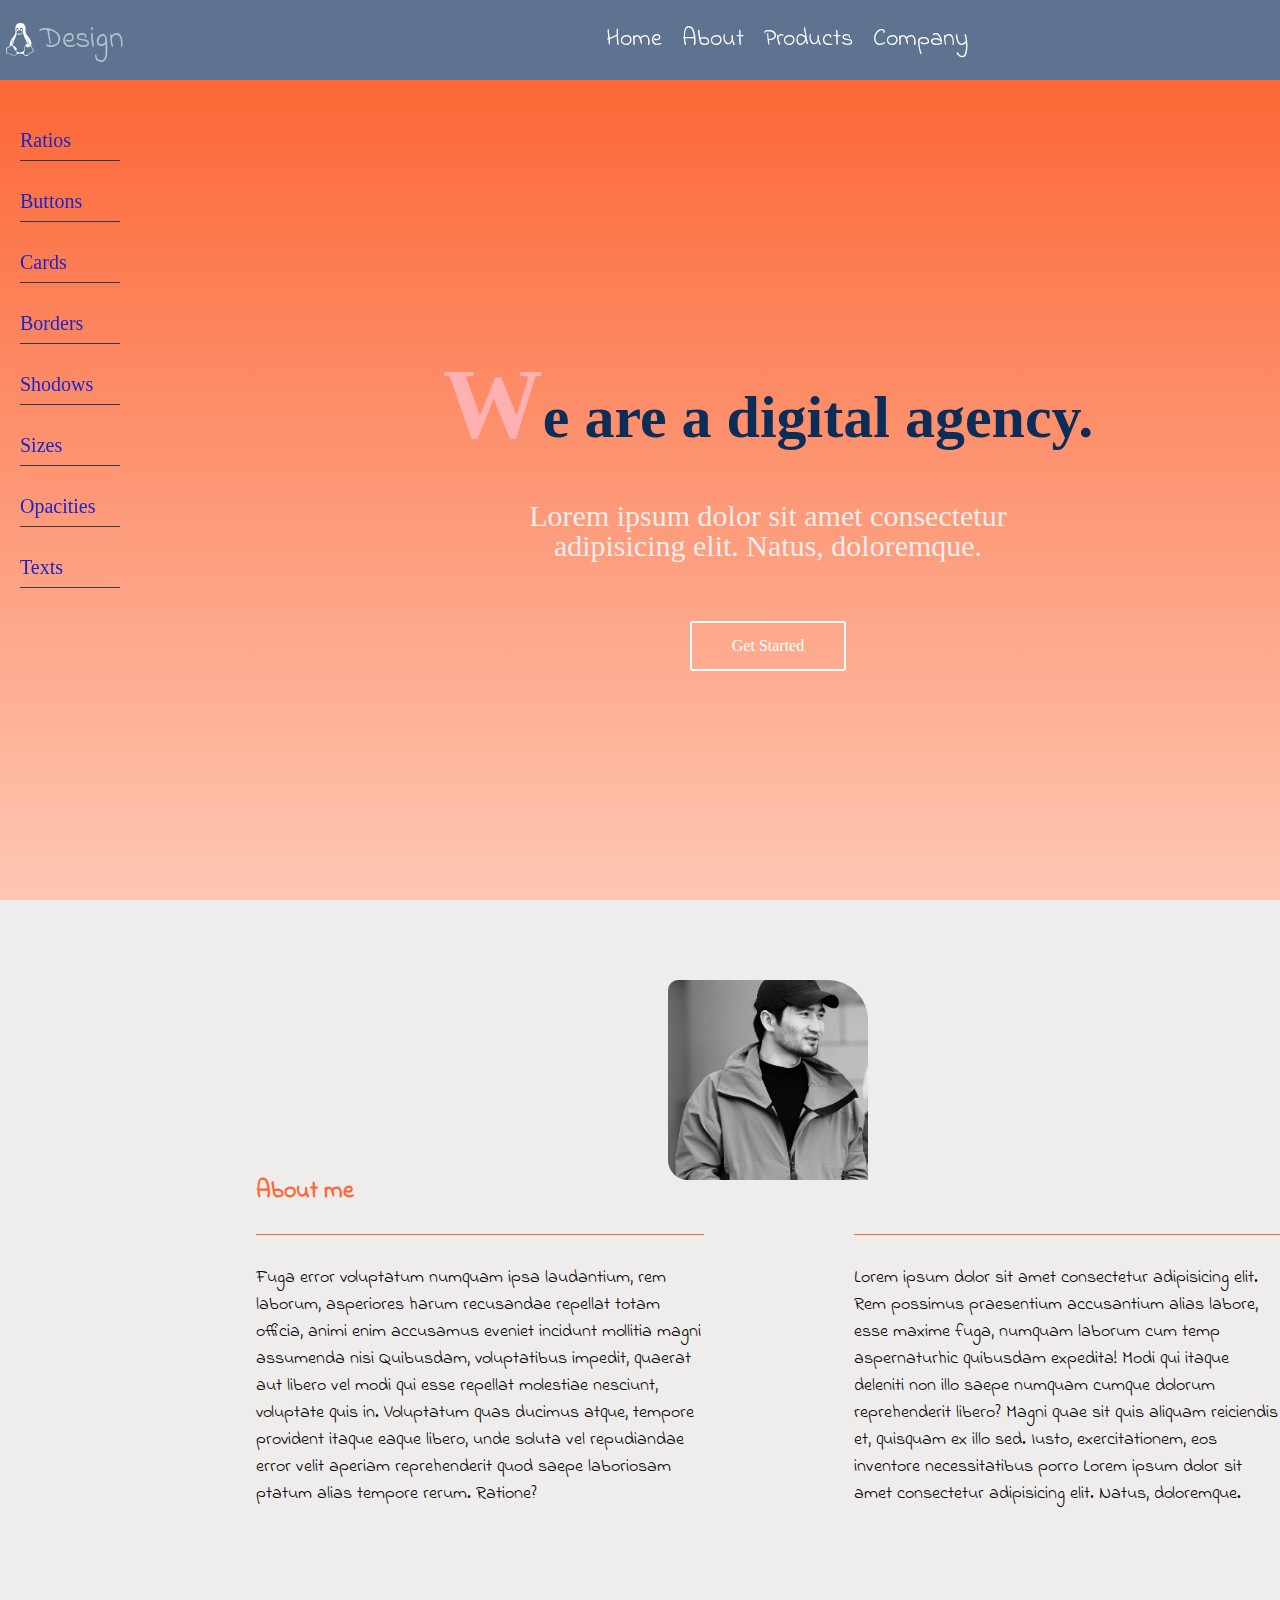
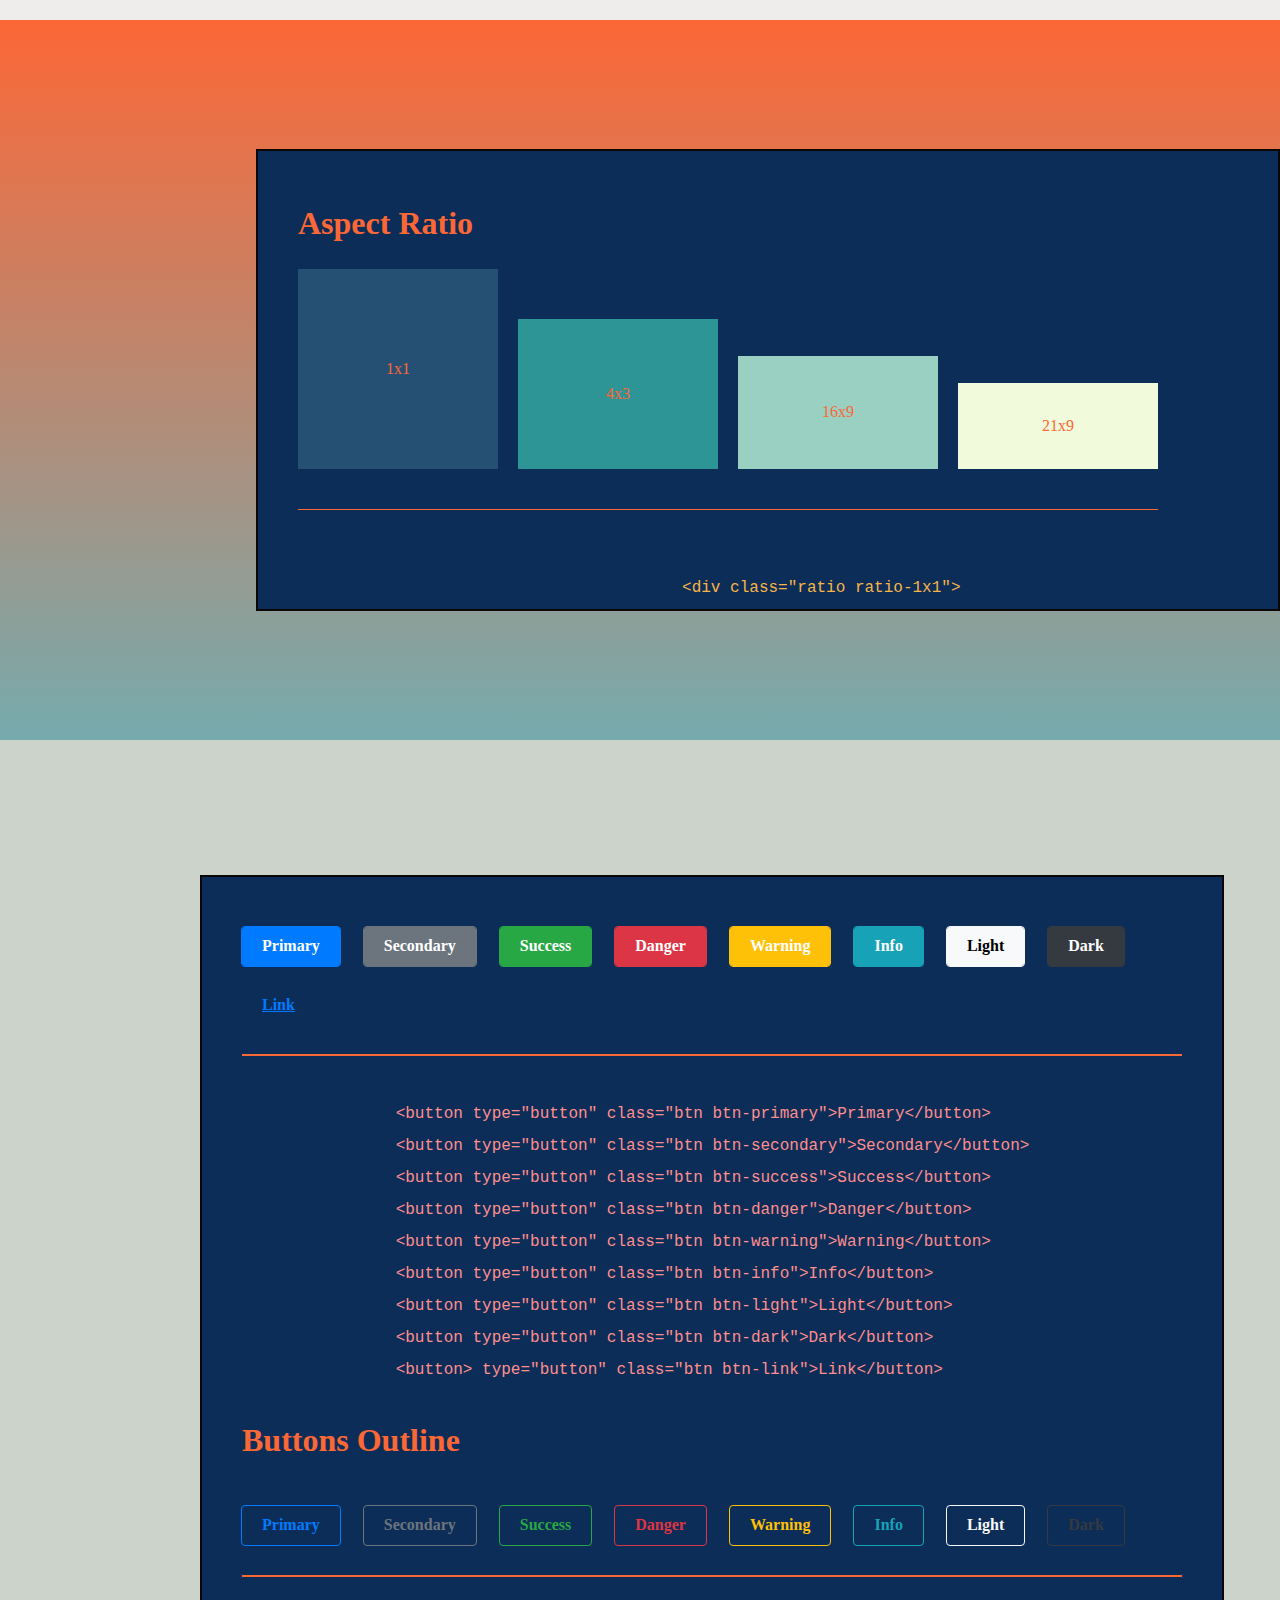
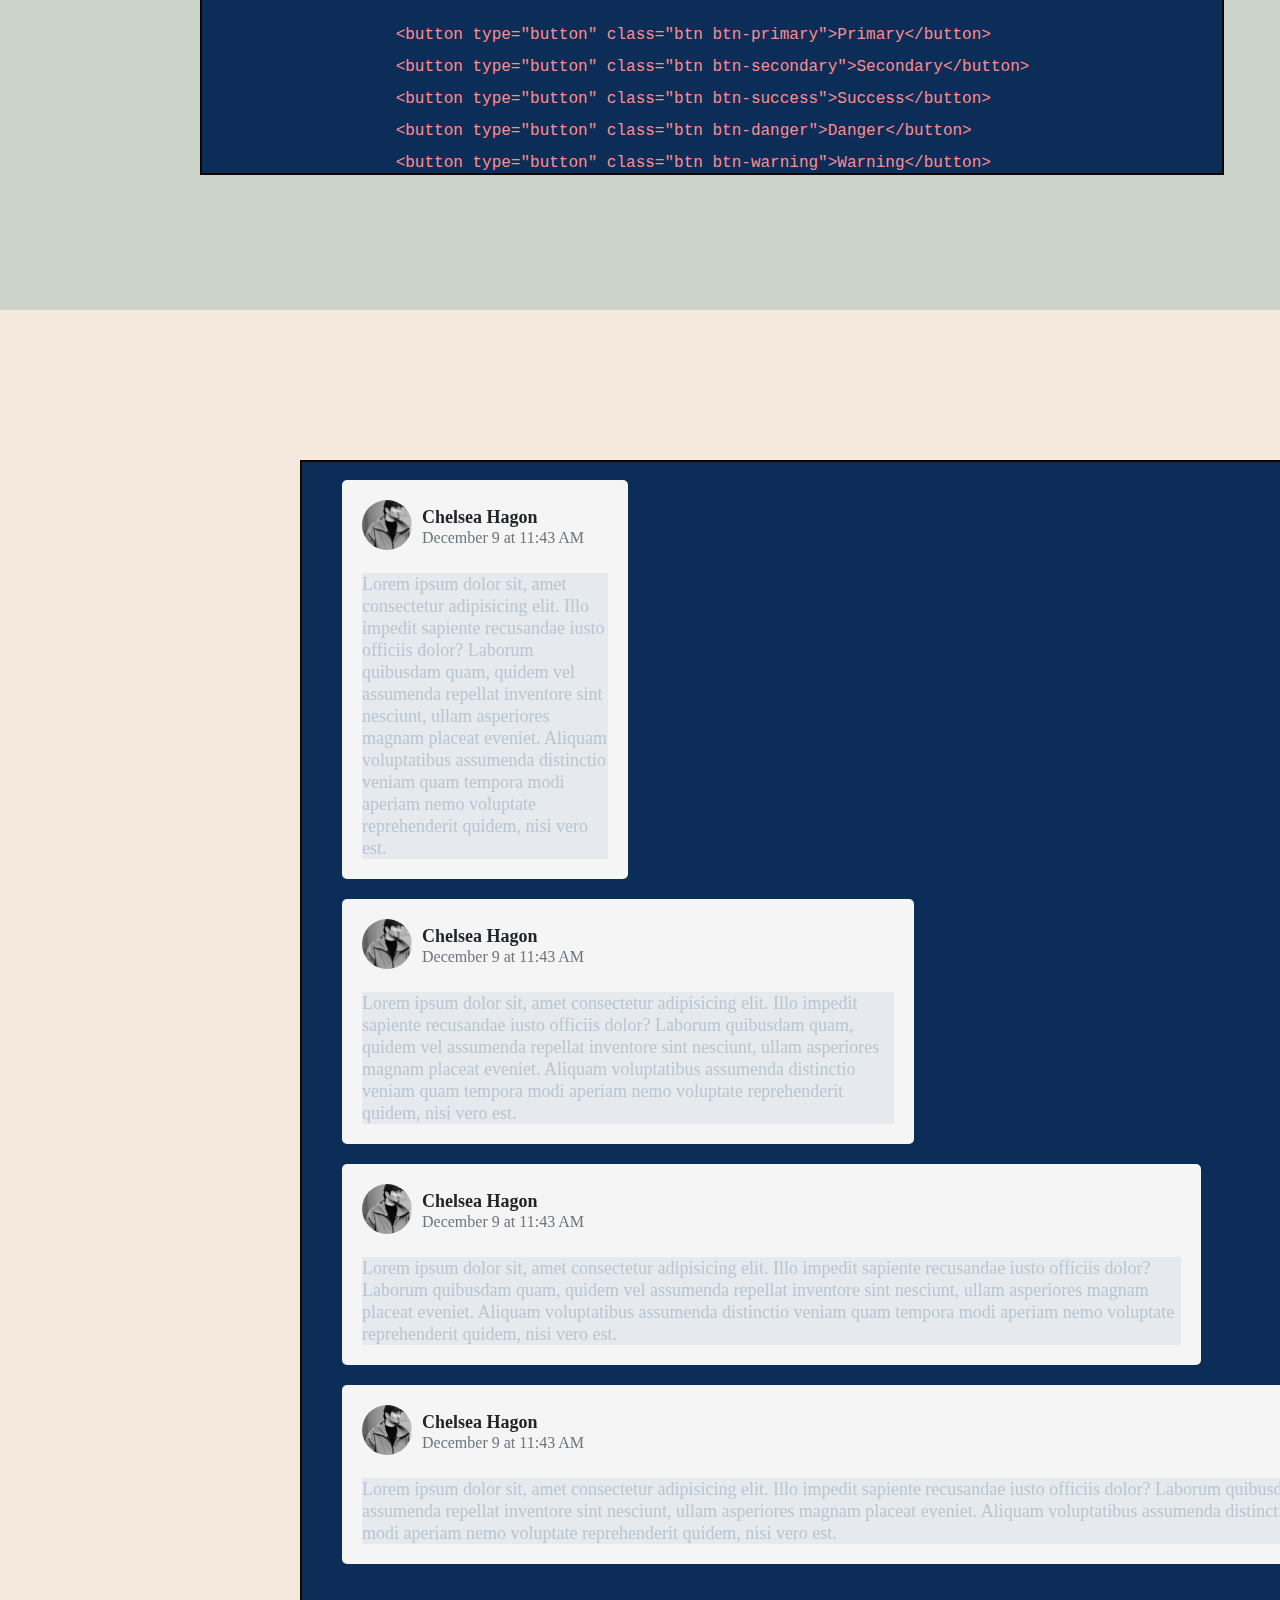
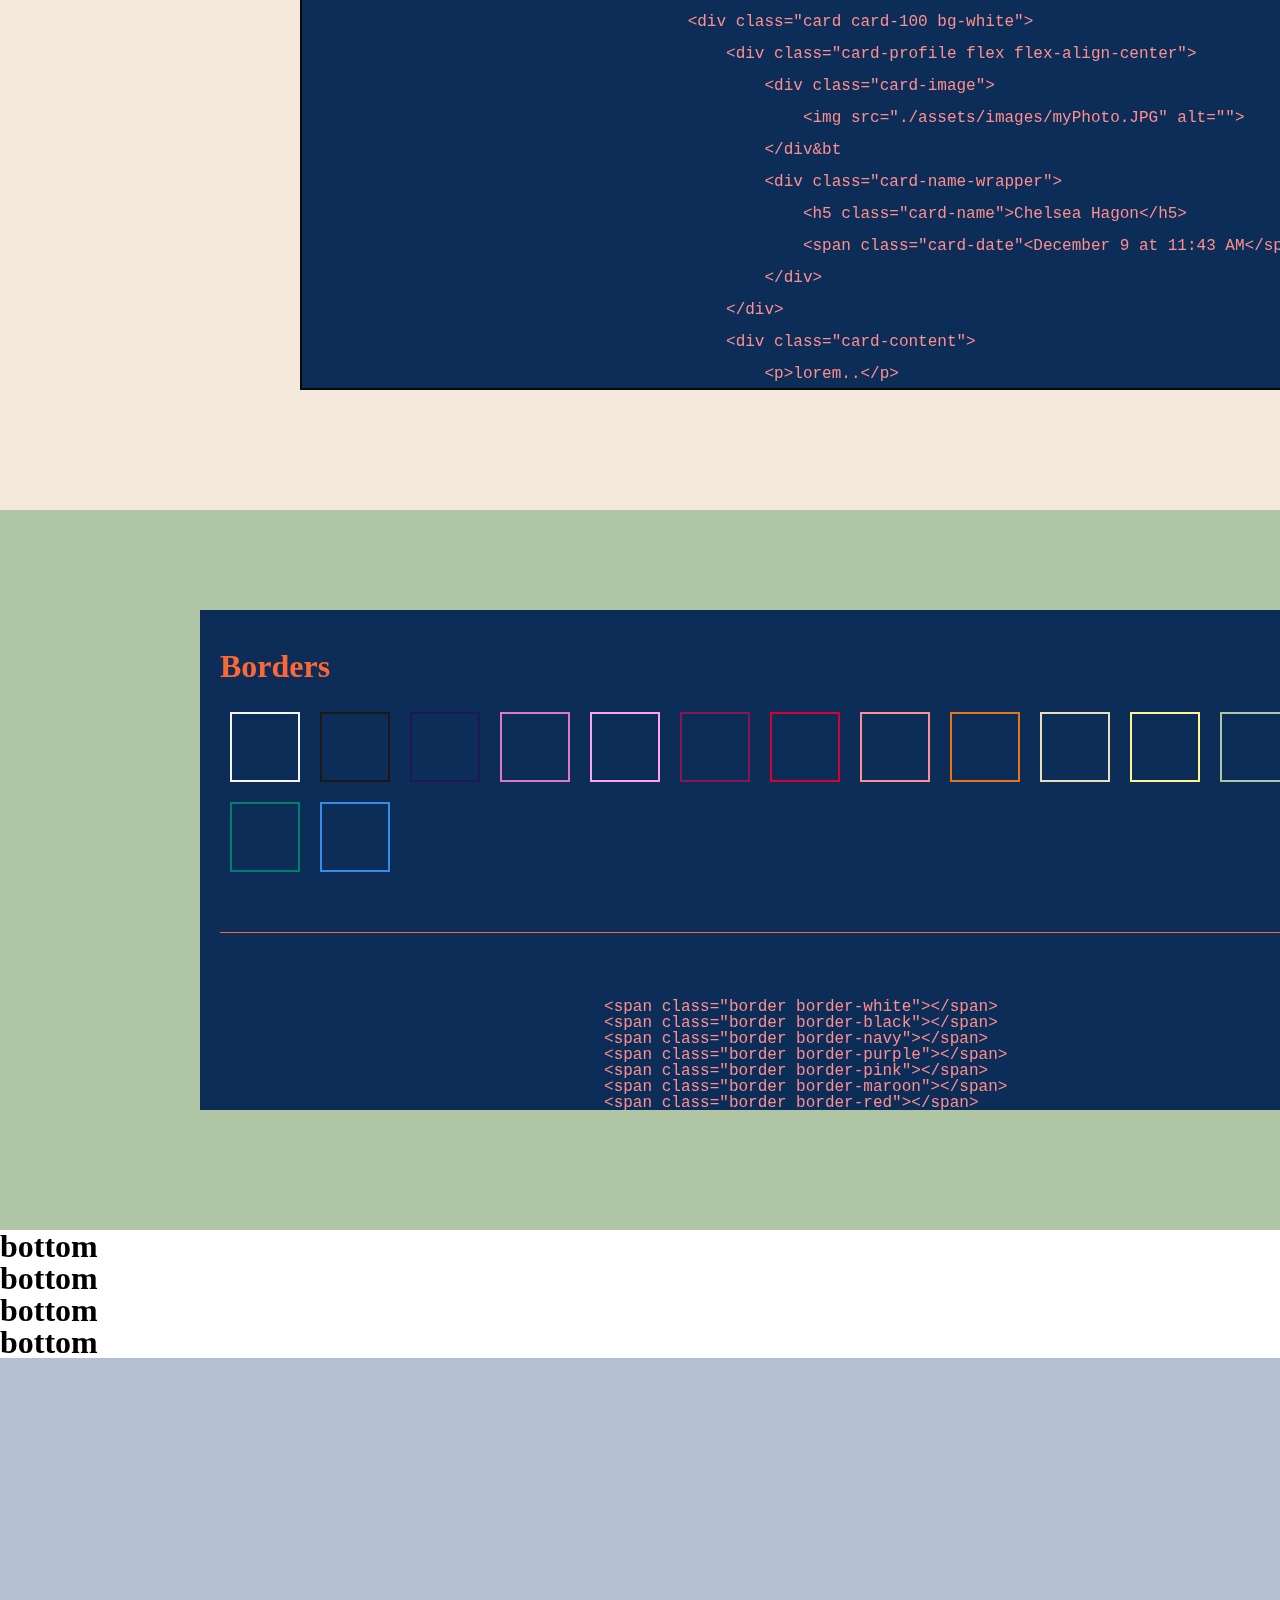
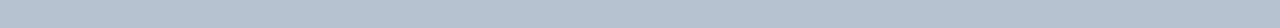
==== index.html @ 9aab2bba "UiAdorn" ====
<!DOCTYPE html>
<html lang="en">
  <head>
    <meta charset="UTF-8" />
    <meta name="viewport" content="width=device-width, initial-scale=1.0" />
    <title>Document</title>
    <!-- CSS link -->
    <link rel="stylesheet" href="./css/style.min.css" />
    <!-- Google fonts -->
    <link href="https://fonts.googleapis.com/css2?family=Chakra+Petch:ital,wght@0,300;0,400;0,500;0,600;0,700;1,300;1,400;1,500;1,600;1,700&family=Indie+Flower&family=Kode+Mono:wght@400..700&family=Permanent+Marker&display=swap" rel="stylesheet">
    <!-- <link href="https://fonts.googleapis.com/css2?family=Chakra+Petch:ital,wght@0,300;0,400;0,500;0,600;0,700;1,300;1,400;1,500;1,600;1,700&display=swap" rel="stylesheet">
    <link href="https://fonts.googleapis.com/css2?family=Chakra+Petch:ital,wght@0,300;0,400;0,500;0,600;0,700;1,300;1,400;1,500;1,600;1,700&family=Indie+Flower&family=Permanent+Marker&display=swap" rel="stylesheet">
    <link href="https://fonts.googleapis.com/css2?family=Chakra+Petch:ital,wght@0,300;0,400;0,500;0,600;0,700;1,300;1,400;1,500;1,600;1,700&family=Indie+Flower&family=Permanent+Marker&display=swap" rel="stylesheet"> -->
    <!-- Boxicons CSS -->
    <link
      href="https://unpkg.com/boxicons@2.1.4/css/boxicons.min.css"
      rel="stylesheet"
    />
    <!-- Favicon -->
    <link rel="icon" href="./assets/icons/icons.svg">

  </head>
  <body>

    <!-------------- Header start ---------->
    <header class="blur">
        <div class="container-lg">
            <nav class="nav flex-align-center flex-justify-sb">

                <div class="logo_wrapper">
                    <i class='bx bxl-tux'></i>
                    <span>Design</span>
                </div>
                    

                <ul class="list flex gap-24">

                    <li class="item">
                        <a href="#intro">Home</a>
                    </li>

                    <li class="item">
                        <a href="#about">About</a>
                    </li>

                    <li class="item">
                        <a href="#products">Products</a>
                    </li>

                    <li class="item">
                        <a href="#company">Company</a>
                    </li>

                </ul>

                <a class="login flex-align-center" href="#">
                    Login
                    <i class='bx bx-right-arrow-alt'></i>
                </a>
            </nav>
        </div>
    </header>
    <!-------------- Header end ---------->


    <main>

        <!---------- Intro start ---------->
        <section id="intro">

            <div class="container-lg">
                <div class="intro-content">

                    <div class="intro-text">
                        <h1>
                            We are a <span>digital</span>
                            agency.
                        </h1>
                        <p>
                            Lorem ipsum dolor sit amet consectetur adipisicing elit.
                            Natus, doloremque.
                        </p>
                        <a href="#products" class="start-btn">
                            Get Started
                        </a>
                    </div>
                </div>
        </section>
        <!---------- Intro end ---------->

        <!--------- About start --------->
        <section id="about">

            <div class="container-lg">

                <div class="content-wrapper container-xl">

                    <img src="./assets/images/myPhoto.JPG" alt="my photo" class="content-img">
                    <div class="content-text">
                        <h2>
                            About me
                        </h2>
                        <div class="text-wrapper">

                            <p>
                                 Fuga error voluptatum numquam ipsa laudantium, rem laborum, asperiores harum recusandae repellat totam officia, animi enim accusamus eveniet incidunt mollitia magni assumenda nisi  Quibusdam, voluptatibus impedit, quaerat aut libero vel modi qui esse repellat molestiae nesciunt, voluptate quis in. Voluptatum quas ducimus atque, tempore provident itaque eaque libero, unde soluta vel repudiandae error velit aperiam reprehenderit quod saepe laboriosam ptatum alias tempore rerum. Ratione?
                            </p>
                            <p>
                                Lorem ipsum dolor sit amet consectetur adipisicing elit. Rem possimus praesentium accusantium alias labore, esse maxime fuga, numquam laborum cum temp aspernaturhic quibusdam expedita! Modi qui itaque deleniti non illo saepe numquam cumque dolorum reprehenderit libero? Magni quae sit quis aliquam reiciendis et, quisquam ex illo sed. Iusto, exercitationem, eos inventore necessitatibus porro 
                                Lorem ipsum dolor sit amet consectetur adipisicing elit.
                                Natus, doloremque.
                            </p>

                        </div>
                </div>
            </div>
        </section>
        <!--------- About end --------->

        <!--------- Products start ---->
        <section id="products">
            
            <!-- ratios -->
            <div id="ratios_section">
                <div class="container-lg">
                    <div class="wrapper flex-center-sb">
                        <div class="left">
                            <ul class="menu-list">
                                
                                <li class="list-item"><a href="#ratios_section">Ratios</a></li>
                                
                                <li class="list-item"><a href="#buttons_section">Buttons</a></li>
                                
                                <li class="list-item"><a 
                                href="#cards_section">Cards</a></li>
                                
                                <li class="list-item"><a 
                                href="#borders_section">Borders</a></li>
                                
                                <li class="list-item"><a href="#">Shodows</a></li>
                                
                                <li class="list-item"><a href="#">Sizes</a></li>
                                
                                <li class="list-item"><a href="#">Opacities</a></li>
                                
                                <li class="list-item"><a href="#">Texts</a></li>

                            </ul>
                        </div>

                        <div class="right">

                            <div class="items" id="ratio">
                                <h4>Aspect Ratio</h4>
                                <div class="samples">

                                    <div class="ratio ratio-1x1">
                                        <div>1x1</div>
                                    </div>

                                    <div class="ratio ratio-4x3">
                                        <div>4x3</div>
                                    </div>

                                    <div class="ratio ratio-16x9">
                                        <div>16x9</div>
                                    </div>

                                    <div class="ratio ratio-21x9">
                                        <div>21x9</div>
                                    </div>
                                </div>
                                
                            

                                <code>
                                    <pre>
                                        &ltdiv class="ratio ratio-1x1"&gt

                                            &ltdiv>1x1&lt/div&gt

                                        &lt/div&gt

                                        &ltdiv class="ratio ratio-4x3"&gt

                                            &ltdiv>4x3&lt/div&gt

                                        &lt/div&gt

                                        &ltdiv class="ratio ratio-16x9"&gt

                                            &ltdiv>16x9&lt/div&gt

                                        &lt/div&gt
                                        
                                        &ltdiv class="ratio ratio-21x9"&gt

                                            &ltdiv>21x9&lt/div&gt

                                        &lt/div&gt
                                    </pre>
                                </code>
                            </div>


                        </div>
                    </div>
                </div>
            </div>

            <!-- buttons -->
            <div id="buttons_section">
                <div class="container-lg">
                    <div class="wrapper">
                        <div class="items" id="buttons">
                            <h4>Buttons</h4>
                            <div class="samples">
                                <button type="button" class="btn btn-primary">Primary</button>
                                <button type="button" class="btn btn-secondary">Secondary</button>
                                <button type="button" class="btn btn-success">Success</button>
                                <button type="button" class="btn btn-danger">Danger</button>
                                <button type="button" class="btn btn-warning">Warning</button>
                                <button type="button" class="btn btn-info">Info</button>
                                <button type="button" class="btn btn-light">Light</button>
                                <button type="button" class="btn btn-dark">Dark</button>
                                                                
                                <button type="button" class="btn btn-link">Link</button>
                            </div>

                            <code>
                <pre>
                &ltbutton type="button" class="btn btn-primary"&gtPrimary&lt/button&gt

                &ltbutton type="button" class="btn btn-secondary"&gtSecondary&lt/button&gt

                &ltbutton type="button" class="btn btn-success"&gtSuccess&lt/button&gt

                &ltbutton type="button" class="btn btn-danger"&gtDanger&lt/button&gt

                &ltbutton type="button" class="btn btn-warning"&gtWarning&lt/button&gt

                &ltbutton type="button" class="btn btn-info"&gtInfo&lt/button&gt

                &ltbutton type="button" class="btn btn-light"&gtLight&lt/button&gt

                &ltbutton type="button" class="btn btn-dark"&gtDark&lt/button&gt
                                                
                &ltbutton&gt type="button" class="btn btn-link"&gtLink&lt/button&gt
                </pre>
                            </code>

                        
                             <div class="items">
                                <h4>Buttons Outline</h4>
                                <div class="samples">
                                    <button type="button" class="btn btn-outline-primary">Primary</button>
                                    <button type="button" class="btn btn-outline-secondary">Secondary</button>
                                    <button type="button" class="btn btn-outline-success">Success</button>
                                    <button type="button" class="btn btn-outline-danger">Danger</button>
                                    <button type="button" class="btn btn-outline-warning">Warning</button>
                                    <button type="button" class="btn btn-outline-info">Info</button>
                                    <button type="button" class="btn btn-outline-light">Light</button>
                                    <button type="button" class="btn btn-outline-dark">Dark</button>
                                </div>
            <code>
                <pre>
                &ltbutton type="button" class="btn btn-primary"&gtPrimary&lt/button&gt

                &ltbutton type="button" class="btn btn-secondary"&gtSecondary&lt/button&gt

                &ltbutton type="button" class="btn btn-success"&gtSuccess&lt/button&gt

                &ltbutton type="button" class="btn btn-danger"&gtDanger&lt/button&gt

                &ltbutton type="button" class="btn btn-warning"&gtWarning&lt/button&gt

                &ltbutton type="button" class="btn btn-info"&gtInfo&lt/button&gt

                &ltbutton type="button" class="btn btn-light"&gtLight&lt/button&gt

                &ltbutton type="button" class="btn btn-dark"&gtDark&lt/button&gt
                                                
                &ltbutton&gt type="button" class="btn btn-link"&gtLink&lt/button&gt
                </pre>
            </code>
                            </div>
                            
                        </div>
                    </div>
                </div>
                
            </div>

            <!-- cards -->
            <div id="cards_section">
                <div class="container-lg">
                    <div class="wrapper">
                        <div class="items">
                            <h4>Cards</h4>
                            
                            <div class="card card-25 bg-white">
            
                                <div class="card-profile flex flex-align-center">
            
                                    <div class="card-image">
                                        <img src="./assets/images/myPhoto.JPG" alt="my-photo">
                                    </div>
                                    <div class="card-name-wrapper">
                                        <h5 class="card-name">Chelsea Hagon</h5>
                                        <span class="card-date">December 9 at 11:43 AM</span>
                                    </div>
            
                                </div>
                                <div class="card-content">
                                    <p>Lorem ipsum dolor sit, amet consectetur adipisicing elit. Illo impedit sapiente recusandae iusto officiis dolor? Laborum quibusdam quam, quidem vel assumenda repellat inventore sint nesciunt, ullam asperiores magnam placeat eveniet. Aliquam voluptatibus assumenda distinctio veniam quam tempora modi aperiam nemo voluptate reprehenderit quidem, nisi vero est.</p>
                                </div>
                            </div>
                            <div class="card card-50 bg-white">
            
                                <div class="card-profile flex flex-align-center">
            
                                    <div class="card-image">
                                        <img src="./assets/images/myPhoto.JPG" alt="my-photo">
                                    </div>
                                    <div class="card-name-wrapper">
                                        <h5 class="card-name">Chelsea Hagon</h5>
                                        <span class="card-date">December 9 at 11:43 AM</span>
                                    </div>
            
                                </div>
                                <div class="card-content">
                                    <p>Lorem ipsum dolor sit, amet consectetur adipisicing elit. Illo impedit sapiente recusandae iusto officiis dolor? Laborum quibusdam quam, quidem vel assumenda repellat inventore sint nesciunt, ullam asperiores magnam placeat eveniet. Aliquam voluptatibus assumenda distinctio veniam quam tempora modi aperiam nemo voluptate reprehenderit quidem, nisi vero est.</p>
                                </div>
                            </div>
                            <div class="card card-75 bg-white">
            
                                <div class="card-profile flex flex-align-center">
            
                                    <div class="card-image">
                                        <img src="./assets/images/myPhoto.JPG" alt="my-photo">
                                    </div>
                                    <div class="card-name-wrapper">
                                        <h5 class="card-name">Chelsea Hagon</h5>
                                        <span class="card-date">December 9 at 11:43 AM</span>
                                    </div>
            
                                </div>
                                <div class="card-content">
                                    <p>Lorem ipsum dolor sit, amet consectetur adipisicing elit. Illo impedit sapiente recusandae iusto officiis dolor? Laborum quibusdam quam, quidem vel assumenda repellat inventore sint nesciunt, ullam asperiores magnam placeat eveniet. Aliquam voluptatibus assumenda distinctio veniam quam tempora modi aperiam nemo voluptate reprehenderit quidem, nisi vero est.</p>
                                </div>
                            </div>
                            <div class="card card-100 bg-white">
            
                                <div class="card-profile flex flex-align-center">
            
                                    <div class="card-image">
                                        <img src="./assets/images/myPhoto.JPG" alt="my-photo">
                                    </div>
                                    <div class="card-name-wrapper">
                                        <h5 class="card-name">Chelsea Hagon</h5>
                                        <span class="card-date">December 9 at 11:43 AM</span>
                                    </div>
            
                                </div>
                                <div class="card-content">
                                    <p>Lorem ipsum dolor sit, amet consectetur adipisicing elit. Illo impedit sapiente recusandae iusto officiis dolor? Laborum quibusdam quam, quidem vel assumenda repellat inventore sint nesciunt, ullam asperiores magnam placeat eveniet. Aliquam voluptatibus assumenda distinctio veniam quam tempora modi aperiam nemo voluptate reprehenderit quidem, nisi vero est.</p>
                                </div>
                            </div>
    
                            <code>
                                <pre>
                                    &ltdiv class="card card-100 bg-white"&gt
            
                                        &ltdiv class="card-profile flex flex-align-center"&gt
                    
                                            &ltdiv class="card-image"&gt

                                                &ltimg src="./assets/images/myPhoto.JPG" alt=""&gt

                                            &lt/div&bt

                                            &ltdiv class="card-name-wrapper"&gt

                                                &lth5 class="card-name">Chelsea Hagon&lt/h5&gt

                                                &ltspan class="card-date"&ltDecember 9 at 11:43 AM&lt/span&gt

                                            &lt/div&gt
                    
                                        &lt/div&gt

                                        &ltdiv class="card-content"&gt

                                            &ltp>lorem..&lt/p&gt

                                        &lt/div&gt

                                    &lt/div&gt
                                </pre>
                            </code>
                        </div>
                    </div>
    
                </div>
            </div>

            <!-- borders -->
            <div id="borders_section">
                <div class="container-lg">
                    <div class="wrapper">

                        <div class="items">
                            <h4>Borders</h4>
                            <div class="samples flex flex-wrap">
                                <span class="border border-white"></span>
                                <span class="border border-black"></span>
                                <span class="border border-navy"></span>
                                <span class="border border-purple"></span>
                                <span class="border border-pink"></span>
                                <span class="border border-maroon"></span>
                                <span class="border border-red"></span>
                                <span class="border border-peach"></span>
                                <span class="border border-brown"></span>
                                <span class="border border-beige"></span>
                                <span class="border border-yellow"></span>
                                <span class="border border-sage"></span>
                                <span class="border border-green"></span>
                                <span class="border border-mint"></span>
                                <span class="border border-teal"></span>
                                <span class="border border-blue"></span>
                            </div>
                            <code>
                                <pre>

                                        &ltspan class="border border-white"&gt&lt/span&gt
                                        &ltspan class="border border-black"&gt&lt/span&gt
                                        &ltspan class="border border-navy"&gt&lt/span&gt
                                        &ltspan class="border border-purple"&gt&lt/span&gt
                                        &ltspan class="border border-pink"&gt&lt/span&gt
                                        &ltspan class="border border-maroon"&gt&lt/span&gt
                                        &ltspan class="border border-red"&gt&lt/span&gt
                                        &ltspan class="border border-peach"&gt&lt/span&gt
                                        &ltspan class="border border-brown"&gt&lt/span&gt
                                        &ltspan class="border border-beige"&gt&lt/span&gt
                                        &ltspan class="border border-yellow"&gt&lt/span&gt
                                        &ltspan class="border border-sage"&gt&lt/span&gt
                                        &ltspan class="border border-green"&gt&lt/span&gt
                                        &ltspan class="border border-mint"&gt&lt/span&gt
                                        &ltspan class="border border-teal"&gt&lt/span&gt
                                        &ltspan class="border border-blue"&gt&lt/span&gt

                                </pre>
                            </code>
                        </div>
                    </div>
                </div>
            </div>

            <!-- shadows -->
            <div id="shadows_section">
                <h1>bottom</h1>
            </div>

            <!-- sizes -->
            <div id="sizes_section">
                <h1>bottom</h1>
            </div>

            <!-- opacities -->
            <div id="opacities_section">
                <h1>bottom</h1>
            </div>

            <!-- texts -->
            <div id="texts_section">
                <h1>bottom</h1>
            </div>


        </section>
        <!--------- Products end ---->

        <section id="links">
            <div class="container-lg">
                <div class="wrapper">
                    <div class="items">

                    </div>
                </div>
            </div>
        </section>

    </main>

    <footer>
        <div class="container-lg">

        </div>
    </footer>

  </body>
</html>
---- css/style.min.css ----
/*! normalize.css v8.0.1 | MIT License | github.com/necolas/normalize.css */html{line-height:1.15;-webkit-text-size-adjust:100%}body{margin:0}main{display:block}h1{font-size:2em;margin:.67em 0}hr{box-sizing:content-box;height:0;overflow:visible}pre{font-family:monospace,monospace;font-size:1em}a{background-color:rgba(0,0,0,0)}abbr[title]{border-bottom:none;text-decoration:underline;text-decoration:underline dotted}b,strong{font-weight:bolder}code,kbd,samp{font-family:monospace,monospace;font-size:1em}small{font-size:80%}sub,sup{font-size:75%;line-height:0;position:relative;vertical-align:baseline}sub{bottom:-0.25em}sup{top:-0.5em}img{border-style:none}button,input,optgroup,select,textarea{font-family:inherit;font-size:100%;line-height:1.15;margin:0}button,input{overflow:visible}button,select{text-transform:none}button,[type=button],[type=reset],[type=submit]{-webkit-appearance:button}button::-moz-focus-inner,[type=button]::-moz-focus-inner,[type=reset]::-moz-focus-inner,[type=submit]::-moz-focus-inner{border-style:none;padding:0}button:-moz-focusring,[type=button]:-moz-focusring,[type=reset]:-moz-focusring,[type=submit]:-moz-focusring{outline:1px dotted ButtonText}fieldset{padding:.35em .75em .625em}legend{box-sizing:border-box;color:inherit;display:table;max-width:100%;padding:0;white-space:normal}progress{vertical-align:baseline}textarea{overflow:auto}[type=checkbox],[type=radio]{box-sizing:border-box;padding:0}[type=number]::-webkit-inner-spin-button,[type=number]::-webkit-outer-spin-button{height:auto}[type=search]{-webkit-appearance:textfield;outline-offset:-2px}[type=search]::-webkit-search-decoration{-webkit-appearance:none}::-webkit-file-upload-button{-webkit-appearance:button;font:inherit}details{display:block}summary{display:list-item}template{display:none}[hidden]{display:none}*,*:before,*:after{box-sizing:border-box;scroll-behavior:smooth}html,body,div,span,object,iframe,figure,h1,h2,h3,h4,h5,h6,p,blockquote,pre,a,code,em,img,small,strike,strong,sub,sup,tt,b,u,i,ol,ul,li,fieldset,form,label,table,caption,tbody,tfoot,thead,tr,th,td,main,canvas,embed,footer,header,nav,section,video{margin:0;padding:0;border:0}footer,header,nav,section,main{display:block}body{line-height:1}ol,ul{list-style:none}ol,ul li{text-decoration:none}table{border-collapse:collapse;border-spacing:0}header{z-index:100;font-family:"Indie Flower",cursive;height:80px;background-color:rgba(12,44,87,.662745098);backdrop-filter:blur(10px);position:fixed;top:0;left:0;right:0}.nav{height:80px}.nav .logo_wrapper{display:flex;align-items:center}.nav .logo_wrapper .bxl-tux{font-size:40px;color:#fff}.nav .logo_wrapper span{font-size:30px}.nav .list .item a{text-decoration:none;color:#fff;font-size:24px;padding:16px 10px;transition:.3s}.nav .list .item a:hover{color:#fc6736}.nav .login{color:#fff;text-decoration:none;font-size:24px;padding:16px 10px;transition:.3s}.nav .login .bx-right-arrow-alt{font-size:18px}.nav .login:hover{color:#fc6736}footer{background-color:#b5c0d0;height:30vh}#intro{margin-top:80px;background-image:linear-gradient(to bottom, #FC6736, #FEC7B4);height:calc(100vh - 80px);text-align:center}#intro .intro-content{display:grid}#intro .intro-content .intro-text{margin-top:280px}#intro .intro-content .intro-text h1{font-size:60px;font-weight:600;line-height:88px;color:#0c2d57}#intro .intro-content .intro-text h1::first-letter{font-size:100px;color:#ffb0b0}#intro .intro-content .intro-text p{font-size:30px;font-weight:400;line-height:30px;color:#efecec;width:500px;margin:auto;margin-top:40px}#intro .intro-content .intro-text .start-btn{display:inline-block;margin-top:60px;border:#fff 2px solid;padding:15px 40px;border-radius:3px;text-decoration:none;color:#fff;transition:all .2s}#intro .intro-content .intro-text .start-btn:hover{box-shadow:#0c2d57 0px 0px 10px 0px}#about{padding-top:80px;height:80vh;background:#efecec}#about .content-wrapper{display:flex;flex-direction:column;align-items:center;font-family:"Indie Flower",cursive}#about .content-wrapper img{height:200px;width:200px;clip-path:inset(0 0 0 0 round 5% 20% 0 10%);box-shadow:rgba(0,0,0,.15) 1.95px 1.95px 2.6px;display:block}#about .content-wrapper .content-text h2{color:#fc6736;margin-bottom:30px;border-bottom-color:pink}#about .content-wrapper .content-text .text-wrapper{display:flex;gap:150px}#about .content-wrapper .content-text .text-wrapper p{font-size:18px;line-height:1.5;border-top:#fc6736 .2px solid;padding-top:30px;color:#000}#about .content-wrapper .content-text .text-wrapper p:hover{color:#94a7bf}#products{height:auto;position:relative}#products h4{font-size:32px;color:#fc6736;margin:30px 0}#products #ratios_section{height:80vh;background-image:linear-gradient(to bottom, #FC6736 0%, #76ABAE 100%);display:flex;align-items:center;background-color:#b5c0d0}#products #ratios_section img{width:500px}#products #ratios_section .wrapper .left{width:200px}#products #ratios_section .wrapper .left .menu-list{list-style-type:none;border-top:rgba(0,0,0,0);padding:20px}#products #ratios_section .wrapper .left .menu-list .list-item a{width:100px;text-decoration:none;color:#1d24ca;margin-bottom:20px;display:inline-block;padding:10px 40px 10px 0;font-size:20px;border-bottom:#35374b 1px solid;border-bottom-width:1px;transition:all .2s ease-in-out}#products #ratios_section .wrapper .left .menu-list .list-item a:hover{width:150px}#products #ratios_section .wrapper .right{padding:40px;height:51.3vh;width:80%;overflow-y:scroll;display:flex;flex-direction:column;justify-content:center;align-items:start;background-color:#0c2d57;border:#0c0604 2px solid}#products #ratios_section .wrapper .right .items{margin-top:400px;height:1000vh}#products #ratios_section .wrapper .right .items .samples{display:flex;flex-direction:row;justify-content:start;align-items:end;gap:20px;color:#fc6736;margin-bottom:50px;padding-bottom:40px;border-bottom:#fc6736 1px solid}#products #ratios_section .wrapper .right pre{color:#f7b449;display:flex;align-items:center;justify-content:left;padding:20px 0}#products .left .menu-list{left:10px;position:fixed;left:0px;top:100px}#products #buttons_section{height:130vh;background-color:#ccd3ca;display:flex;align-items:center}#products #buttons_section .wrapper{padding:40px;height:100vh;width:80%;overflow-y:scroll;display:flex;flex-direction:column;justify-content:center;align-items:end;background-color:#0c2d57;border:#0c0604 2px solid;margin-left:200px}#products #buttons_section .wrapper .items:nth-child(1){margin-top:80px;height:150vh}#products #buttons_section .wrapper .items:nth-child(1) .samples{margin-bottom:20px;padding-bottom:30px;border-bottom:#fc6736 2px solid}#products #buttons_section .wrapper code{color:#f7b449}#products #cards_section{height:200vh;background-color:#f5e8dd;padding-top:150px}#products #cards_section .wrapper{padding:40px;height:170vh;width:80%;overflow-y:scroll;display:grid;place-content:center;background-color:#0c2d57;border:#0c0604 2px solid;margin-left:300px}#products #cards_section .wrapper .card{margin-bottom:20px}#products #borders_section{height:80vh;padding-left:200px;padding-top:100px;background-color:#b0c5a4}#products #borders_section .wrapper{width:80%;height:500px;background-color:#0c2d57;overflow-y:scroll}#products #borders_section .wrapper .items{padding:20px}#products #borders_section .wrapper .items h4{margin:20px 0}#products #borders_section .wrapper .items .samples{padding-bottom:50px;border-bottom:#fc6736 1px solid}.container-sm{width:640px;margin:0 auto}.container-md{width:768px;margin:0 auto}.container-xl{width:1024px;margin:0 auto}.container-2xl{width:1280px;margin:0 auto}.container-lg{width:1536px;margin:0 auto}.color-white{color:#f5f5f5}.color-black{color:#1f1717}.color-gray{color:#b4b4b8}.color-navy{color:#201658}.color-purple{color:#e178c5}.color-pink{color:#ffa1f5}.color-maroon{color:#891652}.color-red{color:#d80032}.color-peach{color:#ff8e8f}.color-brown{color:#e8751a}.color-beige{color:#eadfb4}.color-yellow{color:#fff78a}.color-sage{color:#b0c5a4}.color-green{color:#82cd47}.color-mint{color:#15f5ba}.color-teal{color:#008170}.color-blue{color:#378ce7}.text-white{color:#f5f5f5}.text-black{color:#1f1717}.text-gray{color:#b4b4b8}.text-navy{color:#201658}.text-purple{color:#e178c5}.text-pink{color:#ffa1f5}.text-maroon{color:#891652}.text-red{color:#d80032}.text-peach{color:#ff8e8f}.text-brown{color:#e8751a}.text-beige{color:#eadfb4}.text-yellow{color:#fff78a}.text-sage{color:#b0c5a4}.text-green{color:#82cd47}.text-mint{color:#15f5ba}.text-teal{color:#008170}.text-blue{color:#378ce7}.bg-white{background-color:#f5f5f5}.bg-black{background-color:#1f1717}.bg-gray{background-color:#b4b4b8}.bg-navy{background-color:#201658}.bg-purple{background-color:#e178c5}.bg-pink{background-color:#ffa1f5}.bg-maroon{background-color:#891652}.bg-red{background-color:#d80032}.bg-peach{background-color:#ff8e8f}.bg-brown{background-color:#e8751a}.bg-beige{background-color:#eadfb4}.bg-yellow{background-color:#fff78a}.bg-sage{background-color:#b0c5a4}.bg-green{background-color:#82cd47}.bg-mint{background-color:#15f5ba}.bg-teal{background-color:#008170}.bg-blue{background-color:#378ce7}.border-white{display:block;width:70px;height:70px;border:2px solid #f5f5f5;margin:10px}.border-black{display:block;width:70px;height:70px;border:2px solid #1f1717;margin:10px}.border-navy{display:block;width:70px;height:70px;border:2px solid #201658;margin:10px}.border-purple{display:block;width:70px;height:70px;border:2px solid #e178c5;margin:10px}.border-pink{display:block;width:70px;height:70px;border:2px solid #ffa1f5;margin:10px}.border-maroon{display:block;width:70px;height:70px;border:2px solid #891652;margin:10px}.border-red{display:block;width:70px;height:70px;border:2px solid #d80032;margin:10px}.border-peach{display:block;width:70px;height:70px;border:2px solid #ff8e8f;margin:10px}.border-brown{display:block;width:70px;height:70px;border:2px solid #e8751a;margin:10px}.border-beige{display:block;width:70px;height:70px;border:2px solid #eadfb4;margin:10px}.border-yellow{display:block;width:70px;height:70px;border:2px solid #fff78a;margin:10px}.border-sage{display:block;width:70px;height:70px;border:2px solid #b0c5a4;margin:10px}.border-green{display:block;width:70px;height:70px;border:2px solid #15f5ba;margin:10px}.border-teal{display:block;width:70px;height:70px;border:2px solid #008170;margin:10px}.border-blue{display:block;width:70px;height:70px;border:2px solid #378ce7;margin:10px}.blur{color:rgba(255,255,255,.5529411765);backdrop-filter:blur(10px)}.text-start{text-align:start}.text-center{text-align:center}.text-end{text-align:end}.ratio{width:200px;display:grid;place-content:center}.ratio-1x1{background-color:#265073;aspect-ratio:1/1}.ratio-4x3{background-color:#2d9596;aspect-ratio:4/3}.ratio-16x9{background-color:#9ad0c2;aspect-ratio:16/9}.ratio-21x9{background-color:#f1fada;aspect-ratio:21/9}.block{display:block}.grid{display:grid}.flex{display:flex}.flex-justify-start{display:flex;justify-content:start}.flex-justify-center{display:flex;justify-content:center}.flex-justify-end{display:flex;justify-content:end}.flex-justify-sb{display:flex;justify-content:space-between}.flex-justify-sa{display:flex;justify-content:space-around}.flex-justify-se{display:flex;justify-content:space-evenly}.flex-align-start{display:flex;align-items:flex-start}.flex-align-center{display:flex;align-items:center}.flex-align-end{display:flex;align-items:flex-end}.flex-center-sb{display:flex;justify-content:space-between;align-items:center}.flex-wrap{flex-wrap:wrap}.block{display:block}.inline-block{display:inline-block}.btn{border:none;padding:10px 20px;font-size:1rem;font-weight:600;color:#fff;margin:20px 20px 0 0;background-color:rgba(0,0,0,0);outline:1px solid red;border-radius:3px}.btn-primary{background-color:#007bff;outline:1px solid #007bff}.btn-primary:hover{background-color:#0069d9;outline:1px solid #0062cc}.btn-secondary{background-color:#6c757d;outline:1px solid #6c757d}.btn-secondary:hover{background-color:#5a6268;outline:1px solid #545b62}.btn-success{background-color:#28a745;outline:1px solid #28a745}.btn-success:hover{background-color:#218838;outline:1px solid #1e7e34}.btn-danger{background-color:#dc3545;outline:1px solid #dc3545}.btn-danger:hover{background-color:#bd2130;outline:1px solid #b2102c}.btn-warning{background-color:#ffc107;outline:1px solid #ffc107}.btn-warning:hover{background-color:#ffca2c;outline:1px solid #ffc107}.btn-info{background-color:#17a2b8;outline:1px solid #17a2b8}.btn-info:hover{background-color:#138496;outline:1px solid #117a8b}.btn-light{background-color:#f8f9fa;outline:1px solid #f8f9fa;color:#000}.btn-light:hover{background-color:#e2e6ea;outline:1px solid #dae0e5}.btn-dark{background-color:#343a40;outline:1px solid #343a40}.btn-dark:hover{background-color:#23272b;outline:1px solid #1d2124}.btn-link{background-color:rgba(0,0,0,0);outline:none;color:#007bff;text-decoration:underline}.btn-outline-primary{background-color:rgba(0,0,0,0);outline:1px solid #007bff;color:#007bff}.btn-outline-primary:hover{background-color:#007bff;color:#fff}.btn-outline-secondary{background-color:rgba(0,0,0,0);outline:1px solid #6c757d;color:#6c757d}.btn-outline-secondary:hover{background-color:#6c757d;color:#fff}.btn-outline-success{background-color:rgba(0,0,0,0);outline:1px solid #28a745;color:#28a745}.btn-outline-success:hover{background-color:#28a745;color:#fff}.btn-outline-danger{background-color:rgba(0,0,0,0);outline:1px solid #dc3545;color:#dc3545}.btn-outline-danger:hover{background-color:#dc3545;color:#fff}.btn-outline-warning{background-color:rgba(0,0,0,0);outline:1px solid #ffc107;color:#ffc107}.btn-outline-warning:hover{background-color:#ffc107;color:#fff}.btn-outline-info{background-color:rgba(0,0,0,0);outline:1px solid #17a2b8;color:#17a2b8}.btn-outline-info:hover{background-color:#17a2b8;color:#fff}.btn-outline-light{background-color:rgba(0,0,0,0);outline:1px solid #f8f9fa;color:#f8f9fa}.btn-outline-light:hover{background-color:#f8f9fa;color:#212529}.btn-outline-dark{background-color:rgba(0,0,0,0);outline:1px solid #343a40;color:#343a40}.btn-outline-dark:hover{background-color:#343a40;color:#fff}.card-25{width:25%;height:auto}.card-50{width:50%;height:auto}.card-75{width:75%;height:auto}.card-100{width:100%;height:auto}.card{padding:20px;border-radius:5px}.card-profile{gap:10px;margin-bottom:20px}img{width:50px;height:50px;object-fit:cover;clip-path:circle(50% at 50% 50%)}.card-name{font-weight:600;font-size:18px;color:#212529;margin-bottom:4px}.card-date{font-weight:500;font-size:16px;color:#6c757d}.card-content{background-color:#e6e9ed}.card-content p{font-weight:500;font-size:18px;line-height:22px;color:#b9c5d1}pre{color:#ff8e8f;margin-top:50px}/*# sourceMappingURL=style.min.css.map */
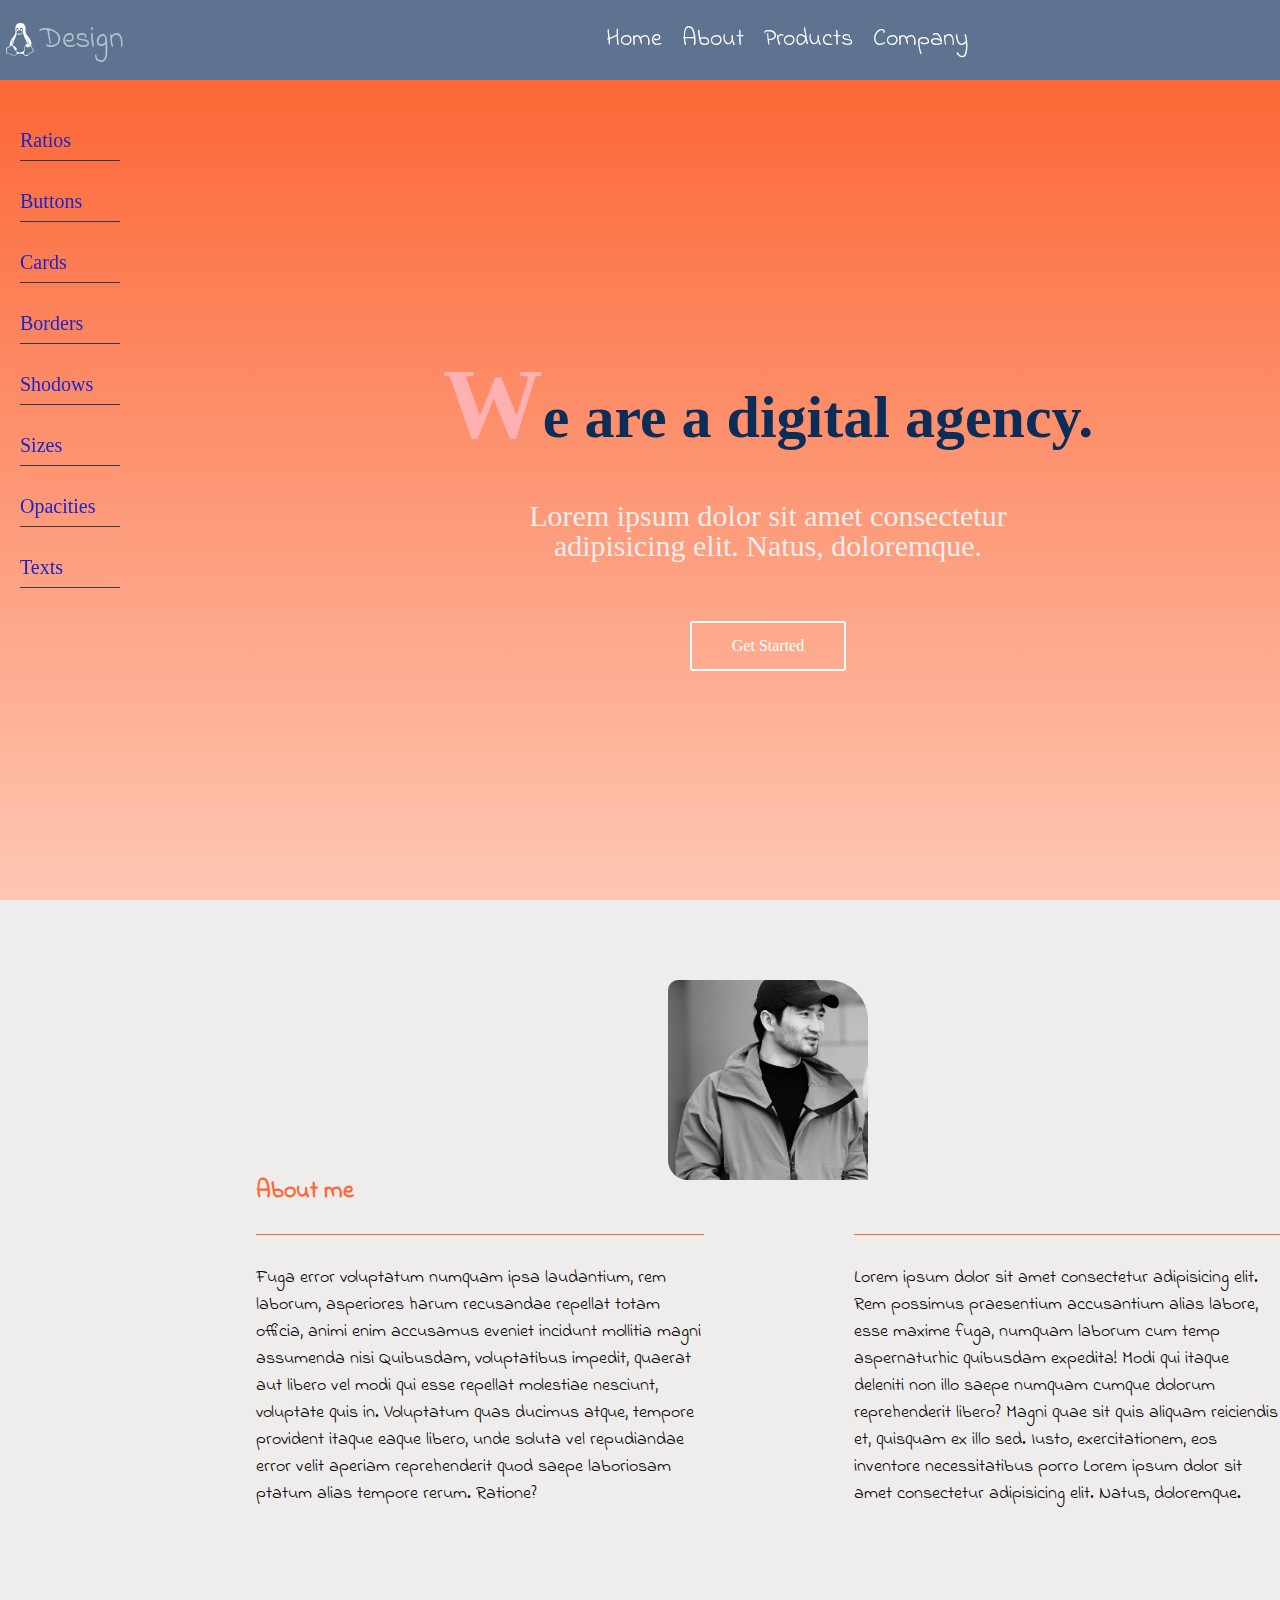
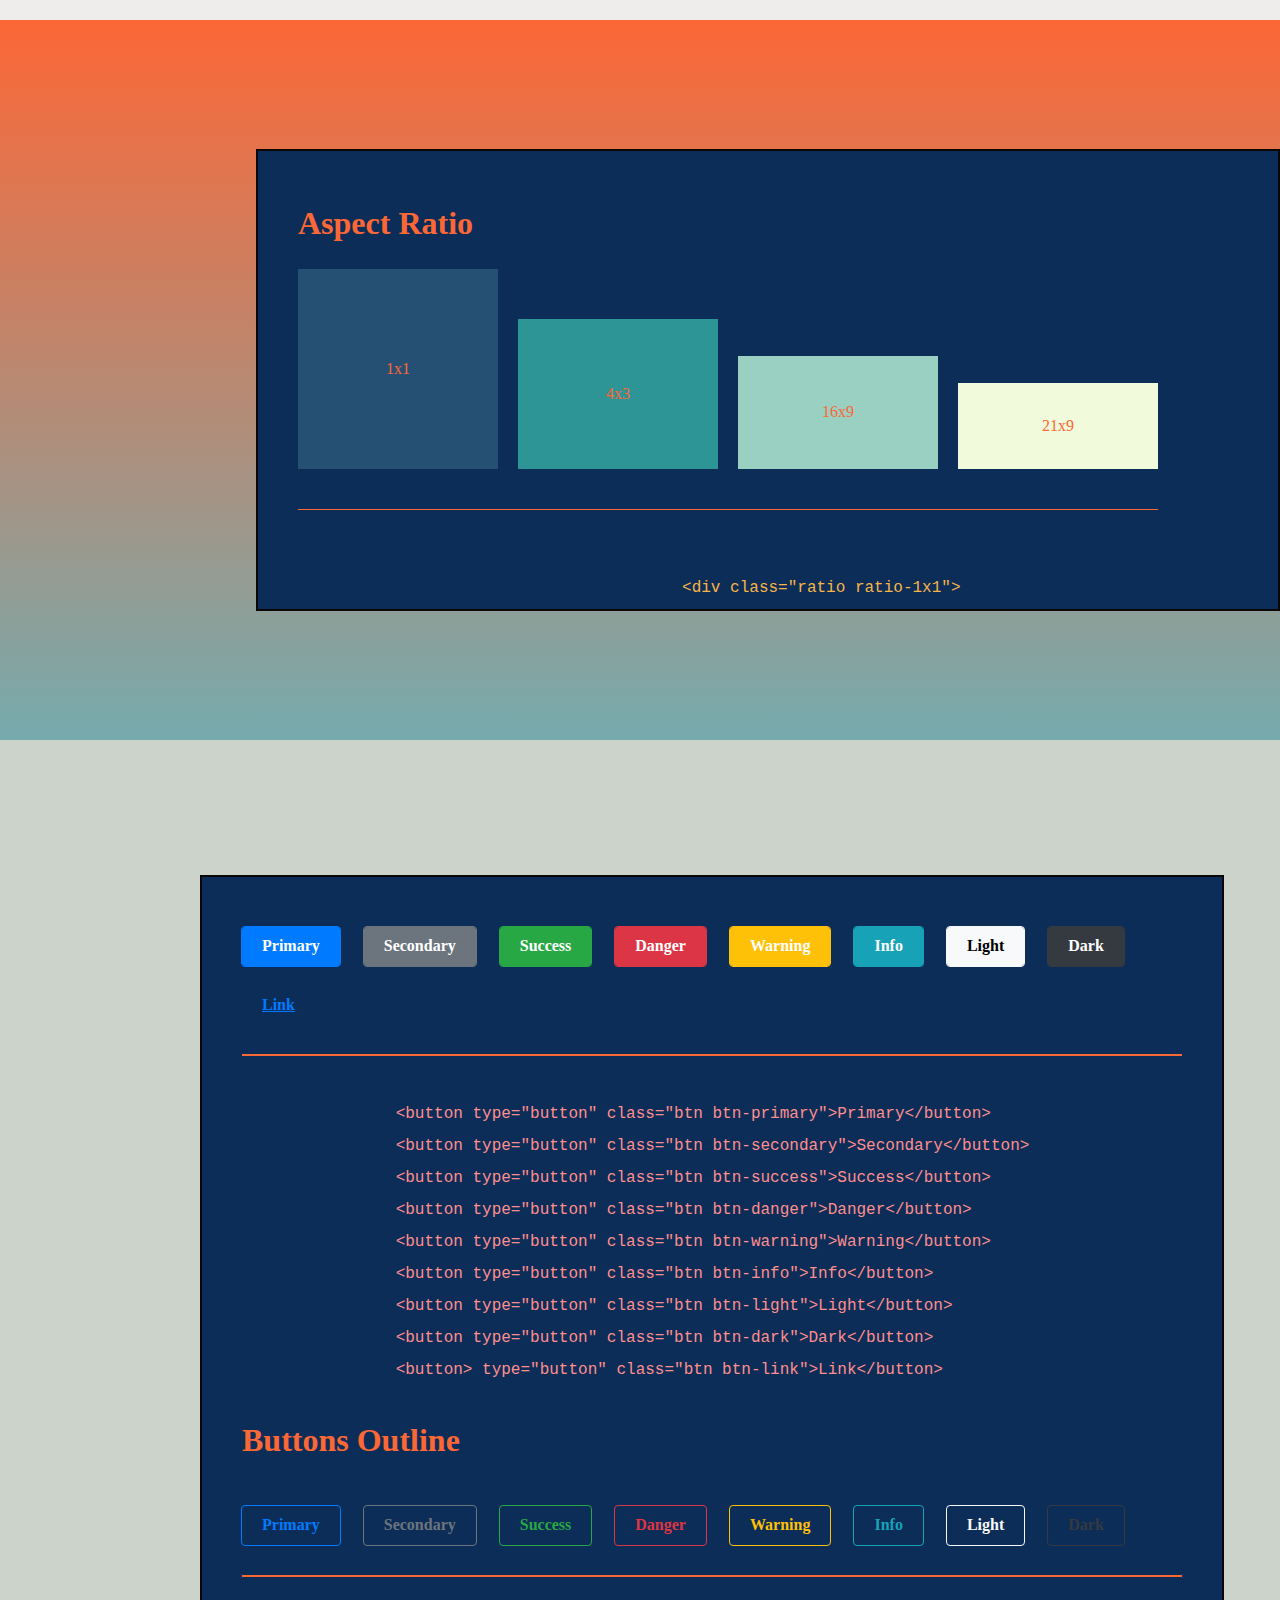
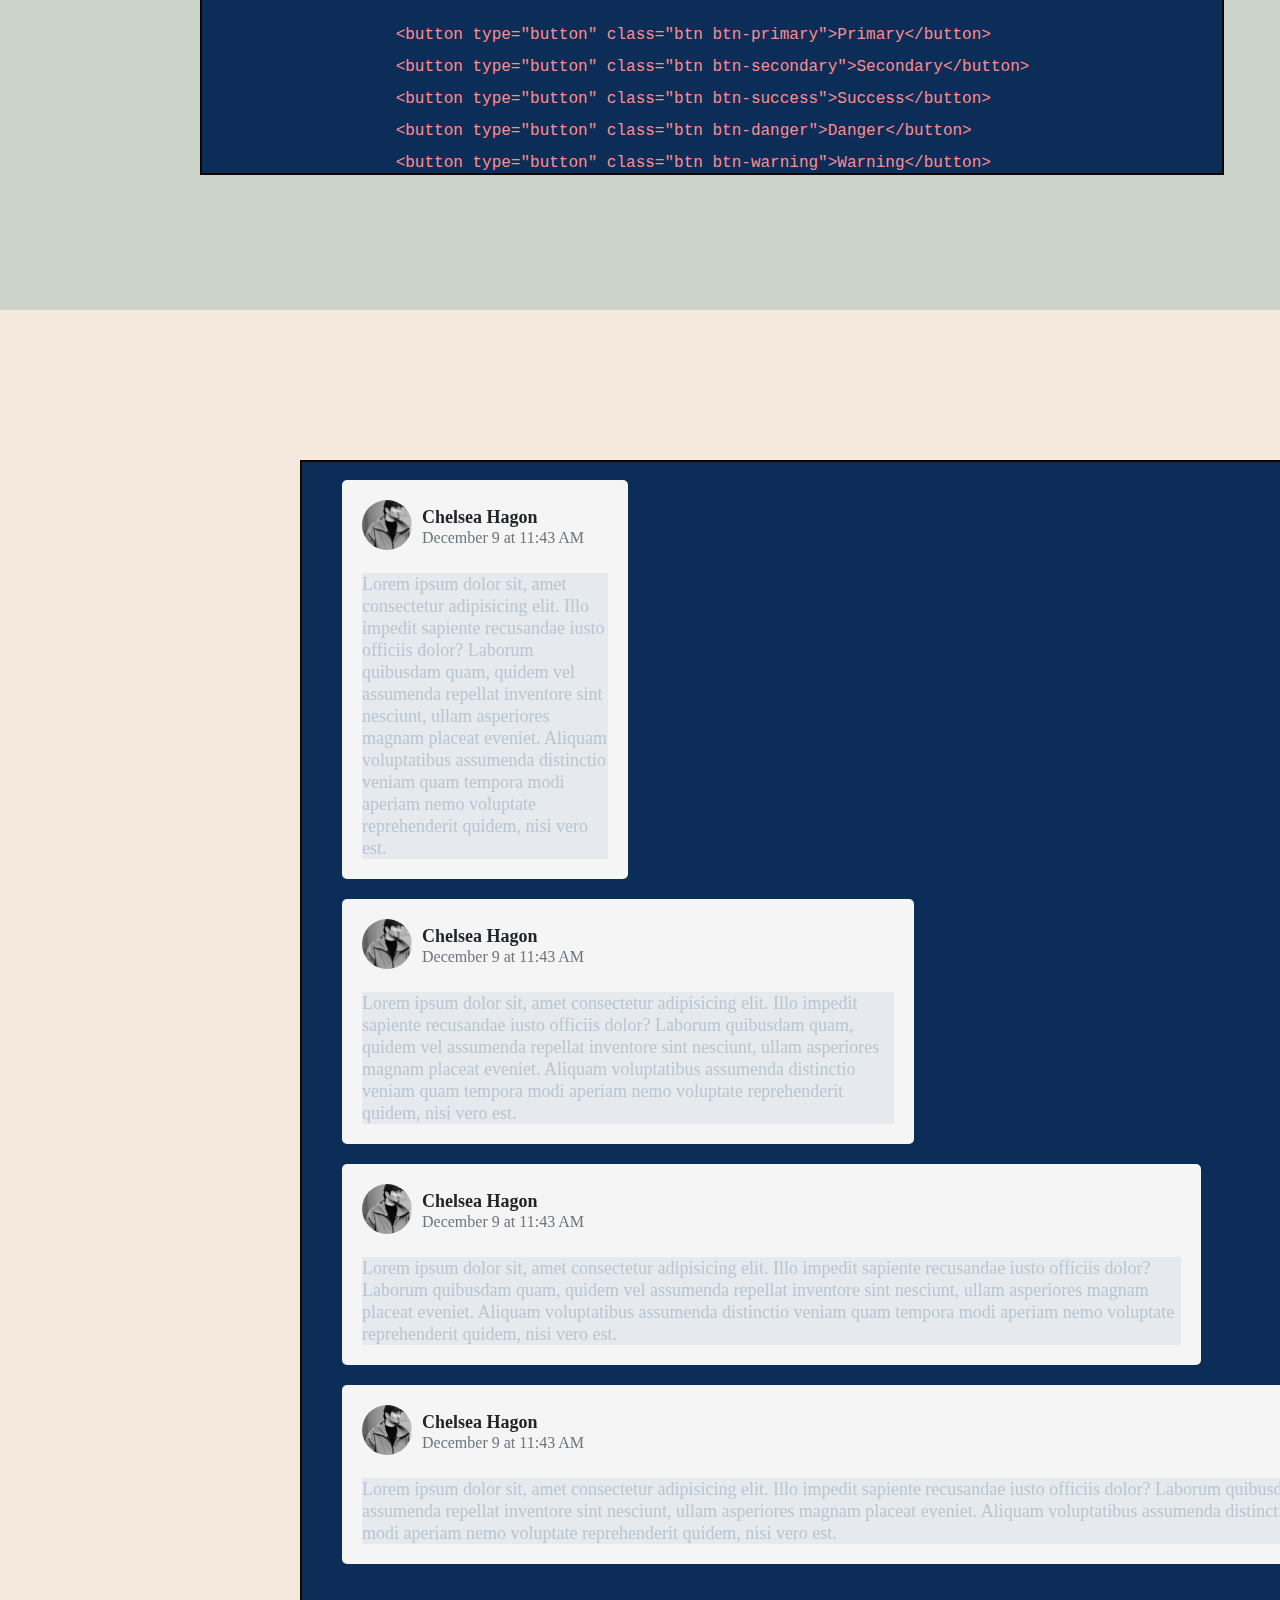
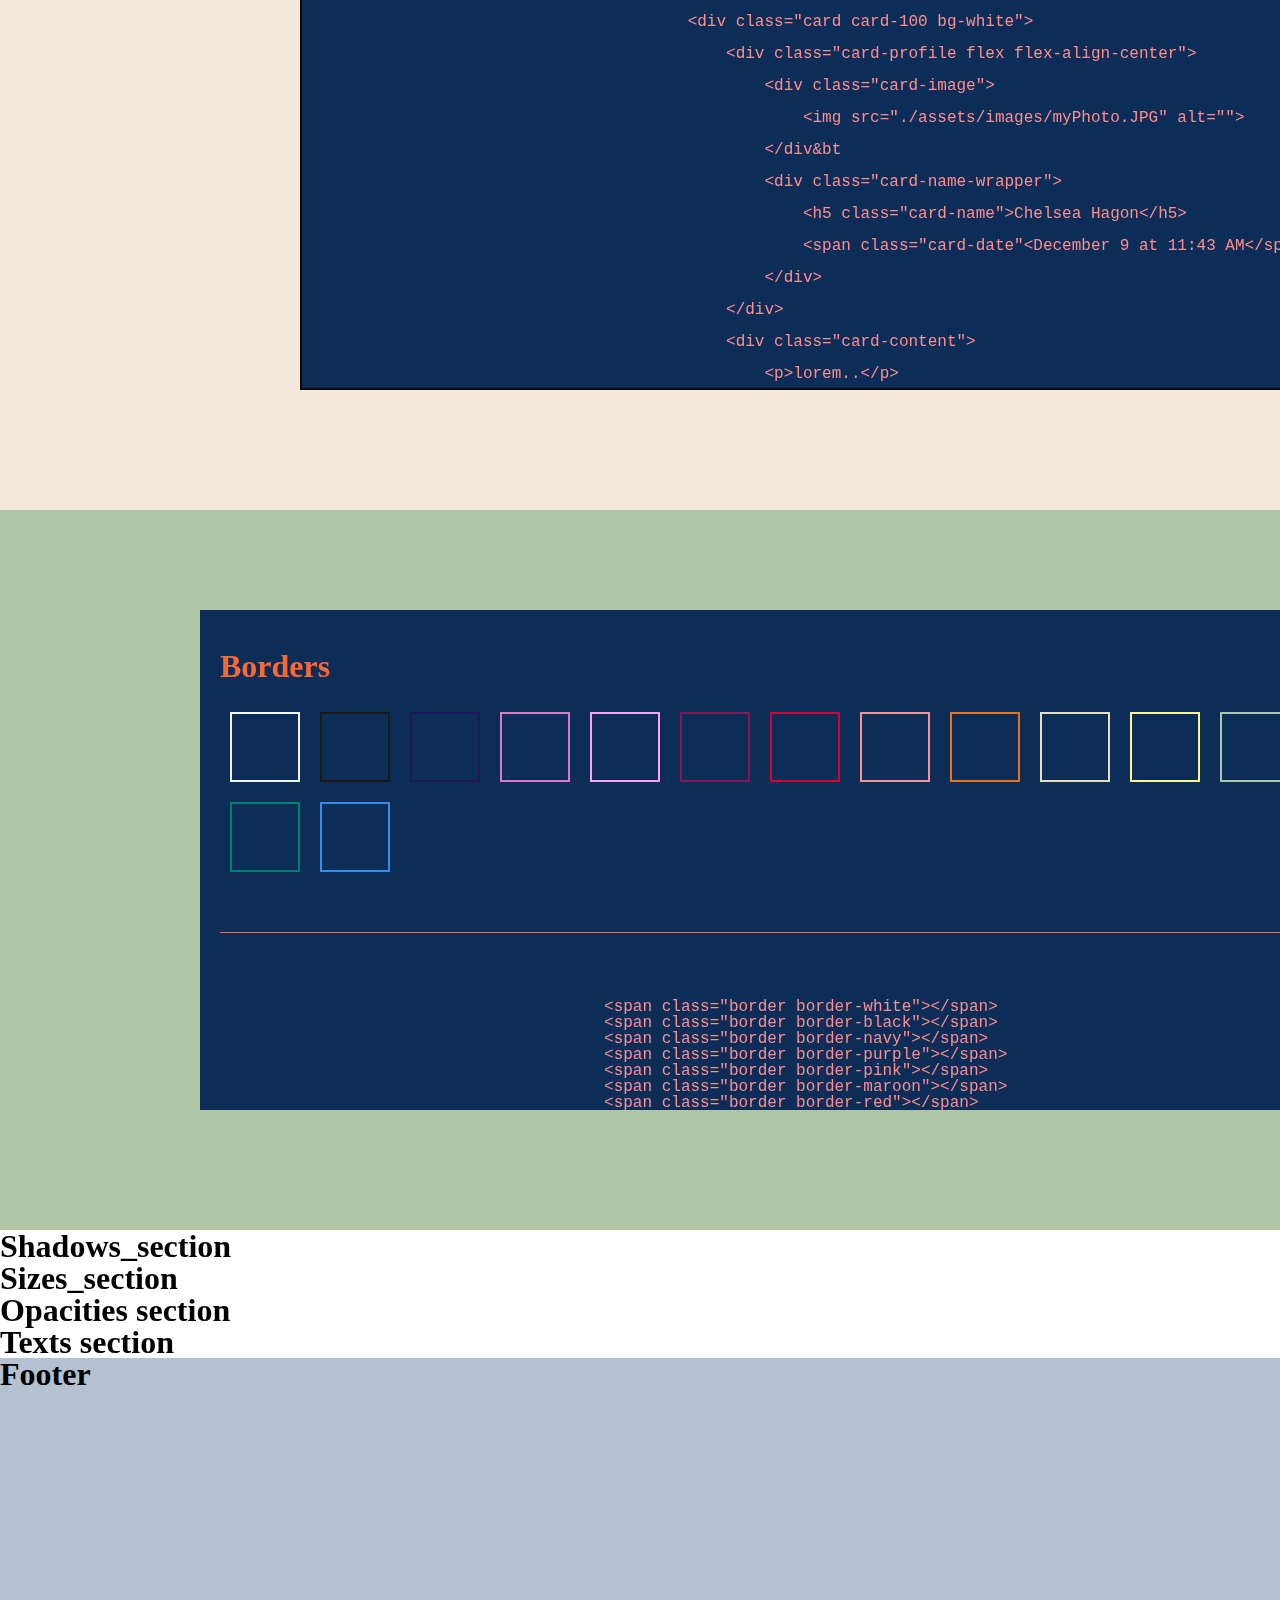
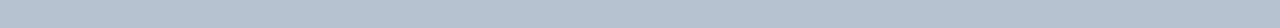
==== commit 216adbdf: "until borders" ====
--- a/index.html
+++ b/index.html
@@ -458,43 +458,33 @@
 
             <!-- shadows -->
             <div id="shadows_section">
-                <h1>bottom</h1>
+                <h1>Shadows_section</h1>
             </div>
 
             <!-- sizes -->
             <div id="sizes_section">
-                <h1>bottom</h1>
+                <h1>Sizes_section</h1>
             </div>
 
             <!-- opacities -->
             <div id="opacities_section">
-                <h1>bottom</h1>
+                <h1>Opacities section</h1>
             </div>
 
             <!-- texts -->
             <div id="texts_section">
-                <h1>bottom</h1>
+                <h1>Texts section</h1>
             </div>
 
 
         </section>
         <!--------- Products end ---->
 
-        <section id="links">
-            <div class="container-lg">
-                <div class="wrapper">
-                    <div class="items">
-
-                    </div>
-                </div>
-            </div>
-        </section>
-
     </main>
 
     <footer>
         <div class="container-lg">
-
+            <h1>Footer</h1>
         </div>
     </footer>
 
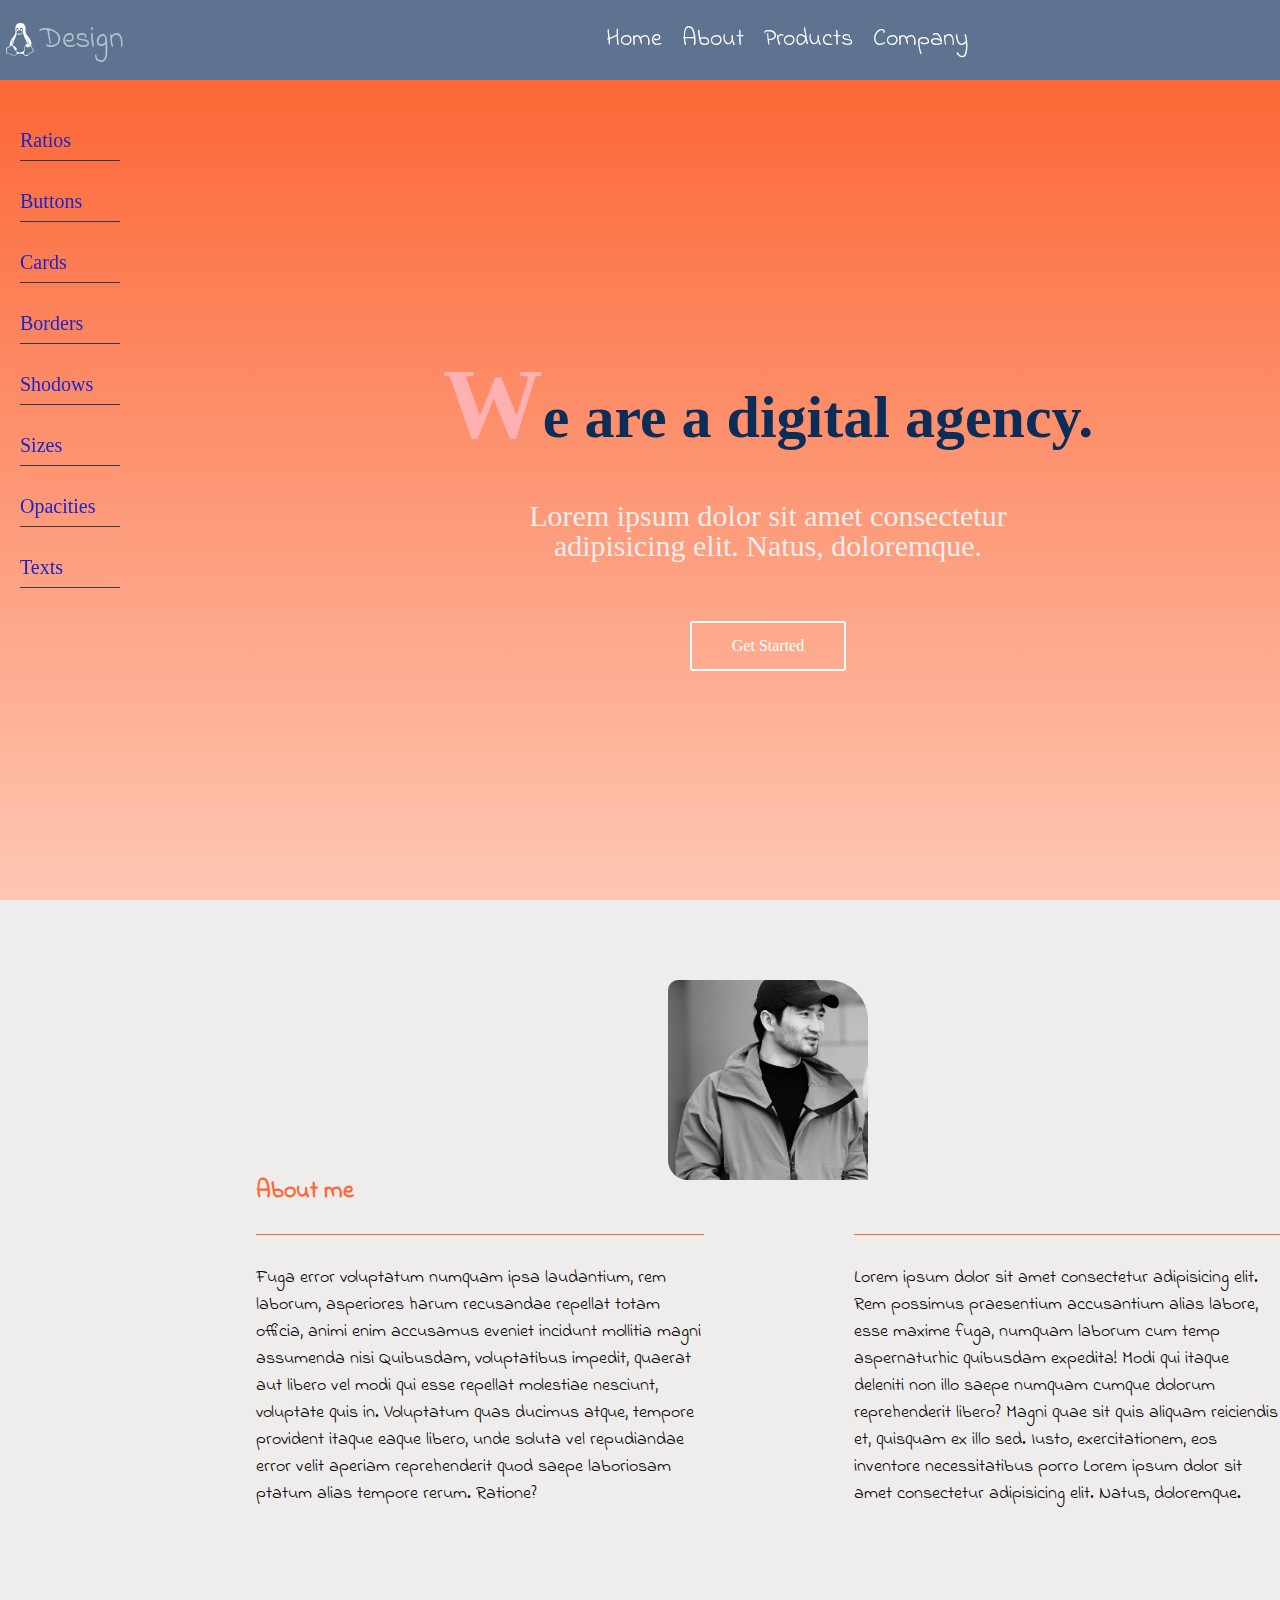
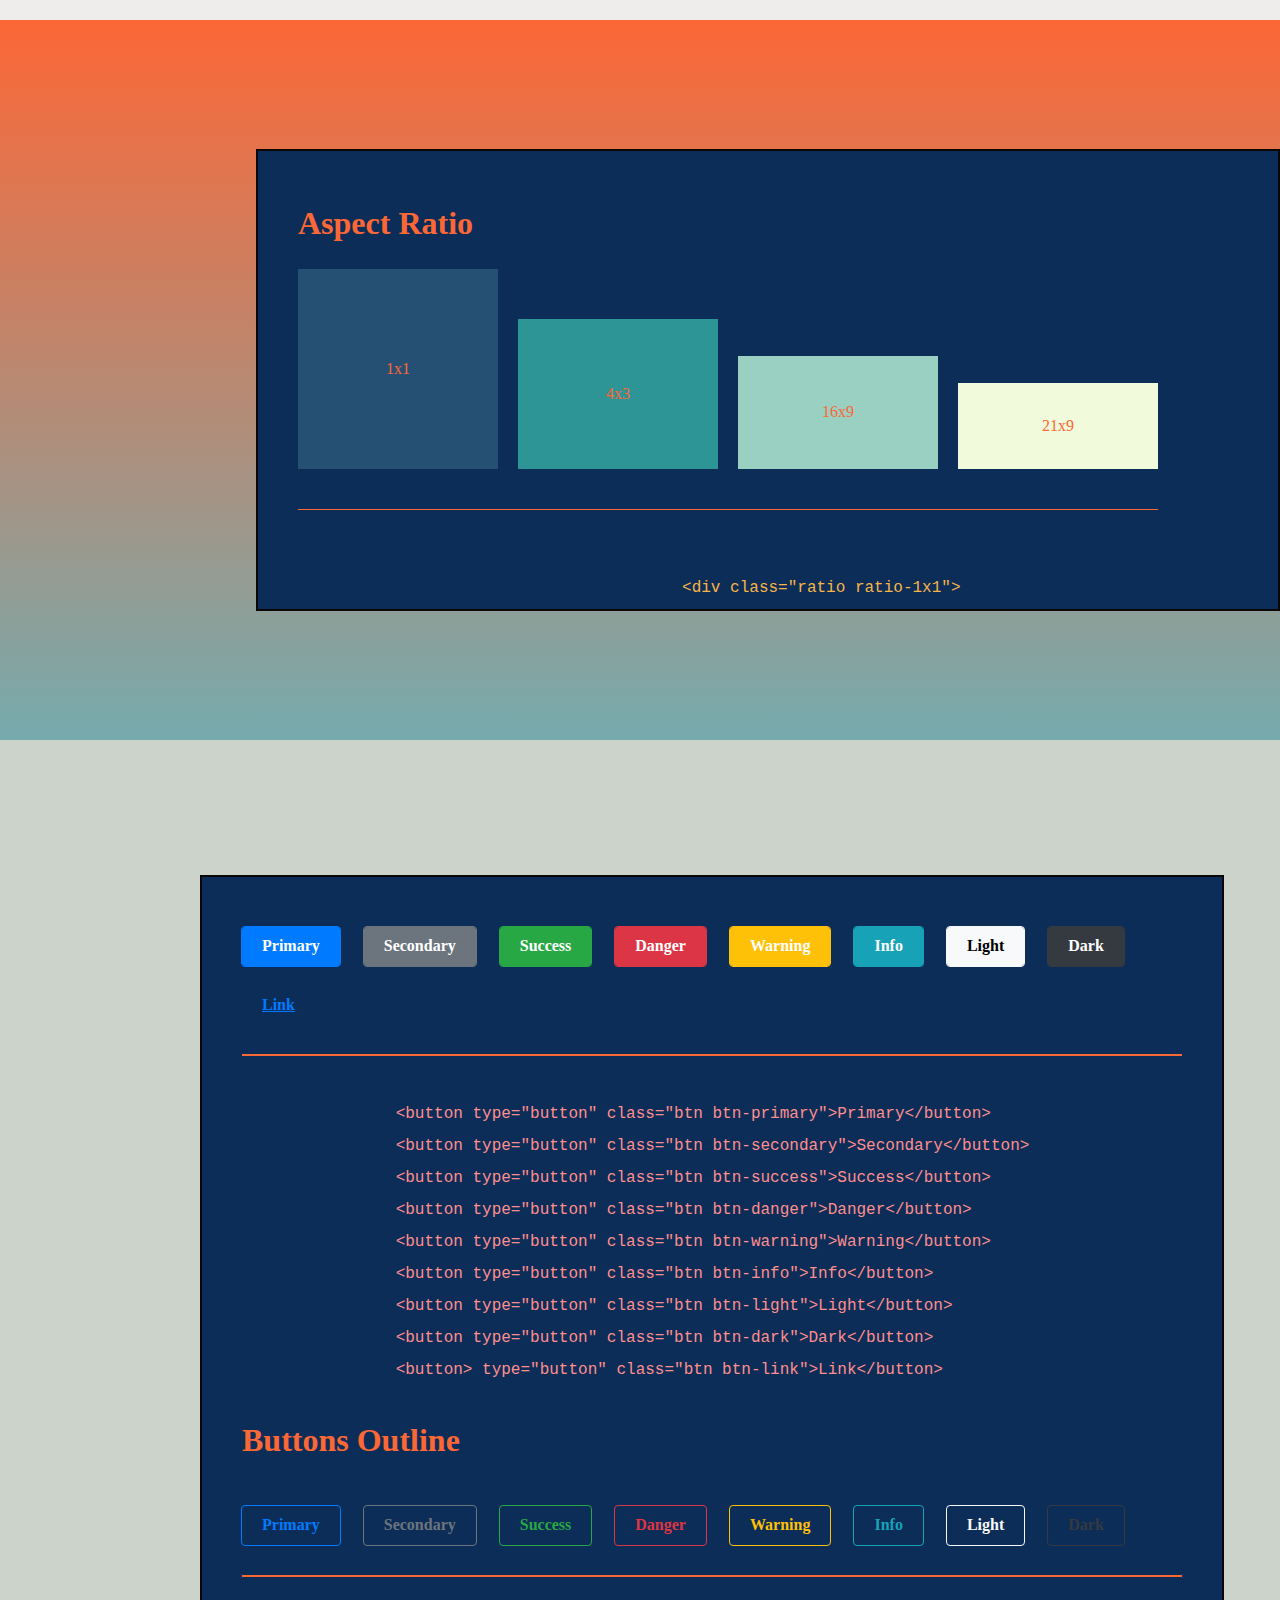
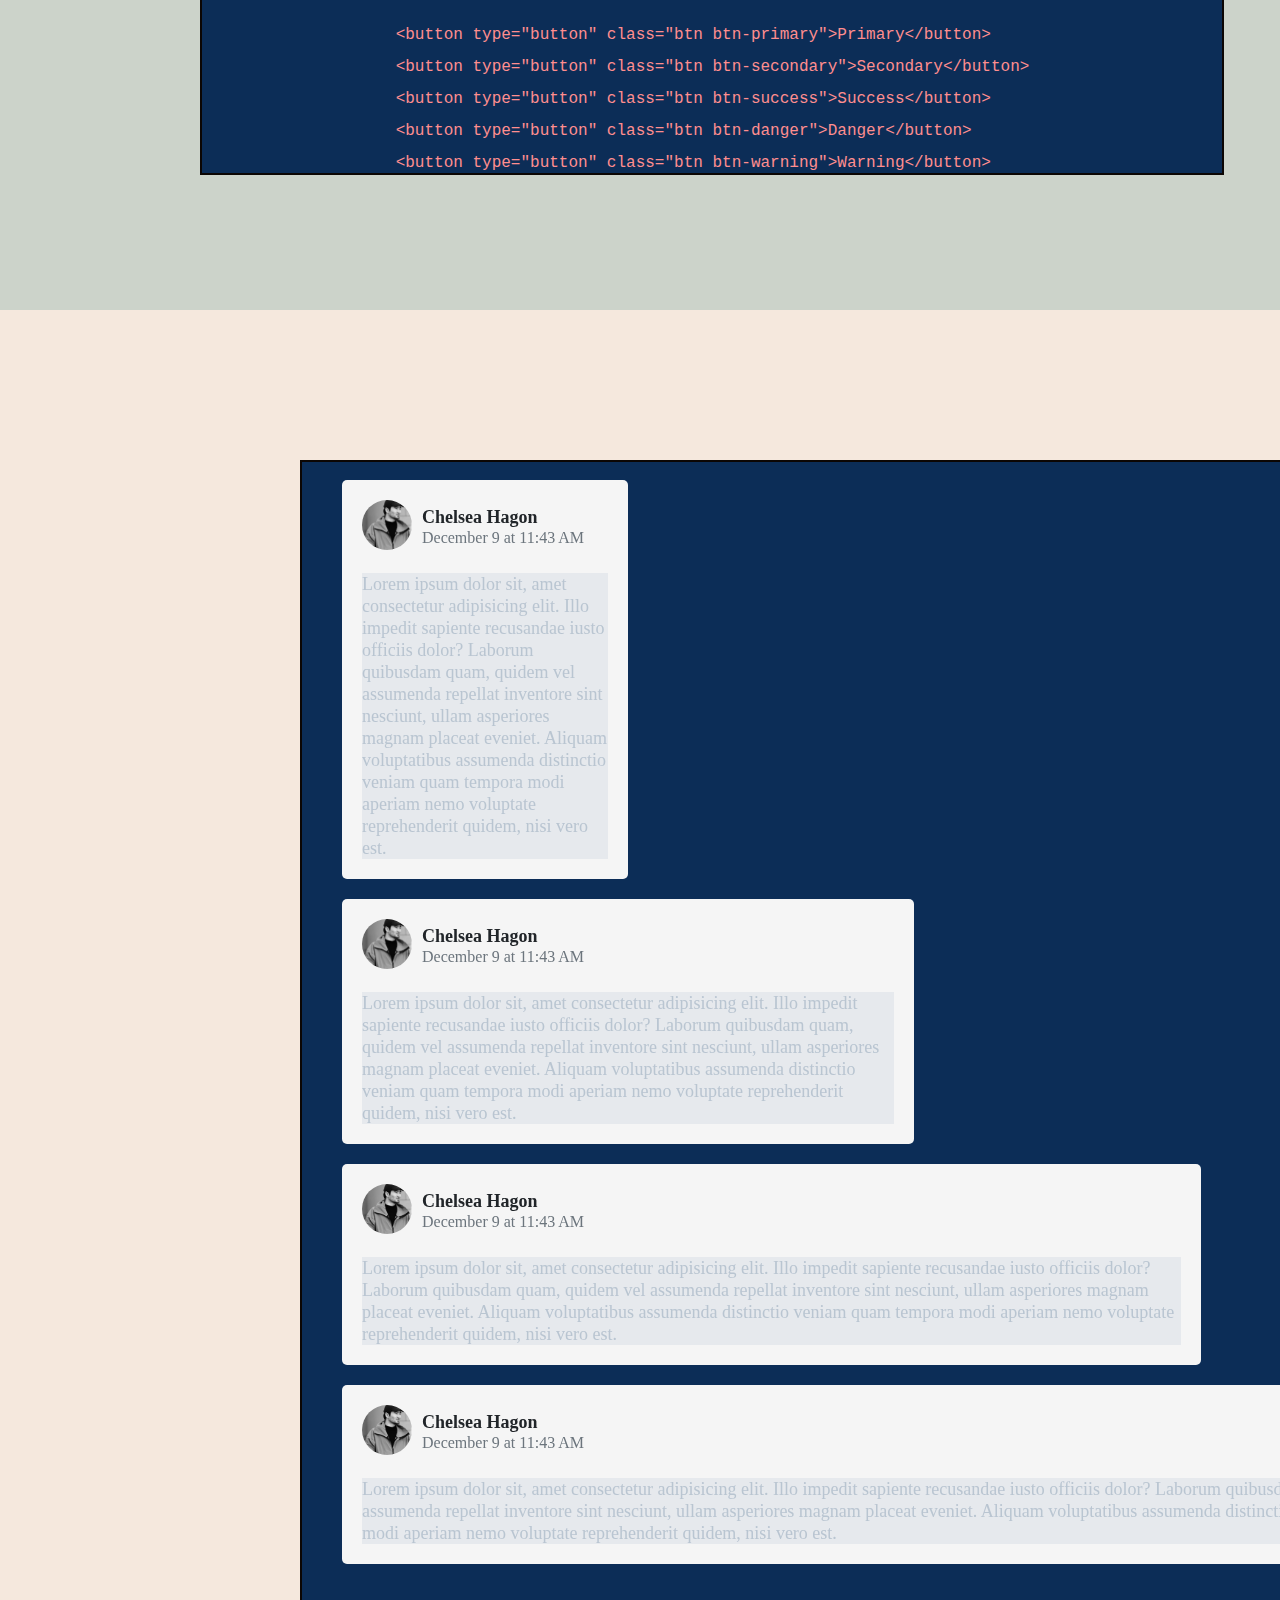
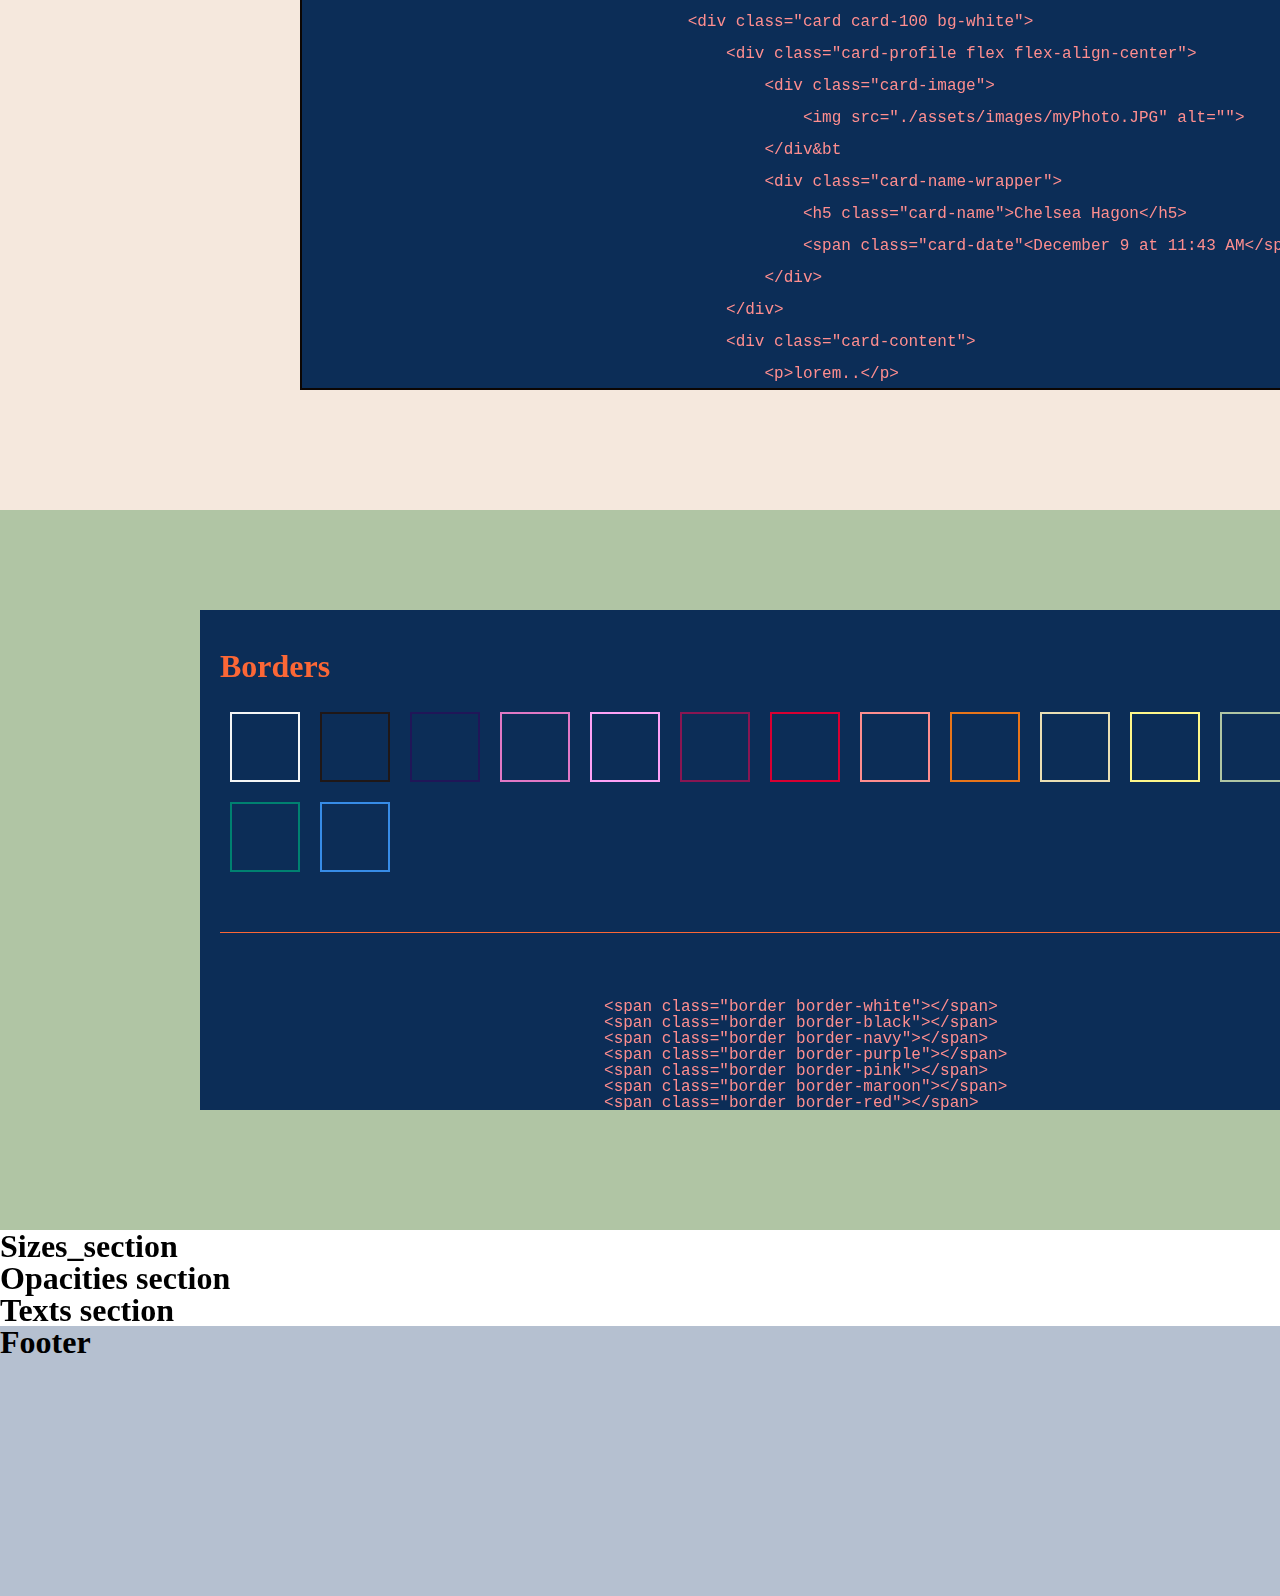
==== commit c99a1864: "l" ====
--- a/index.html
+++ b/index.html
@@ -458,7 +458,7 @@
 
             <!-- shadows -->
             <div id="shadows_section">
-                <h1>Shadows_section</h1>
+                
             </div>
 
             <!-- sizes -->
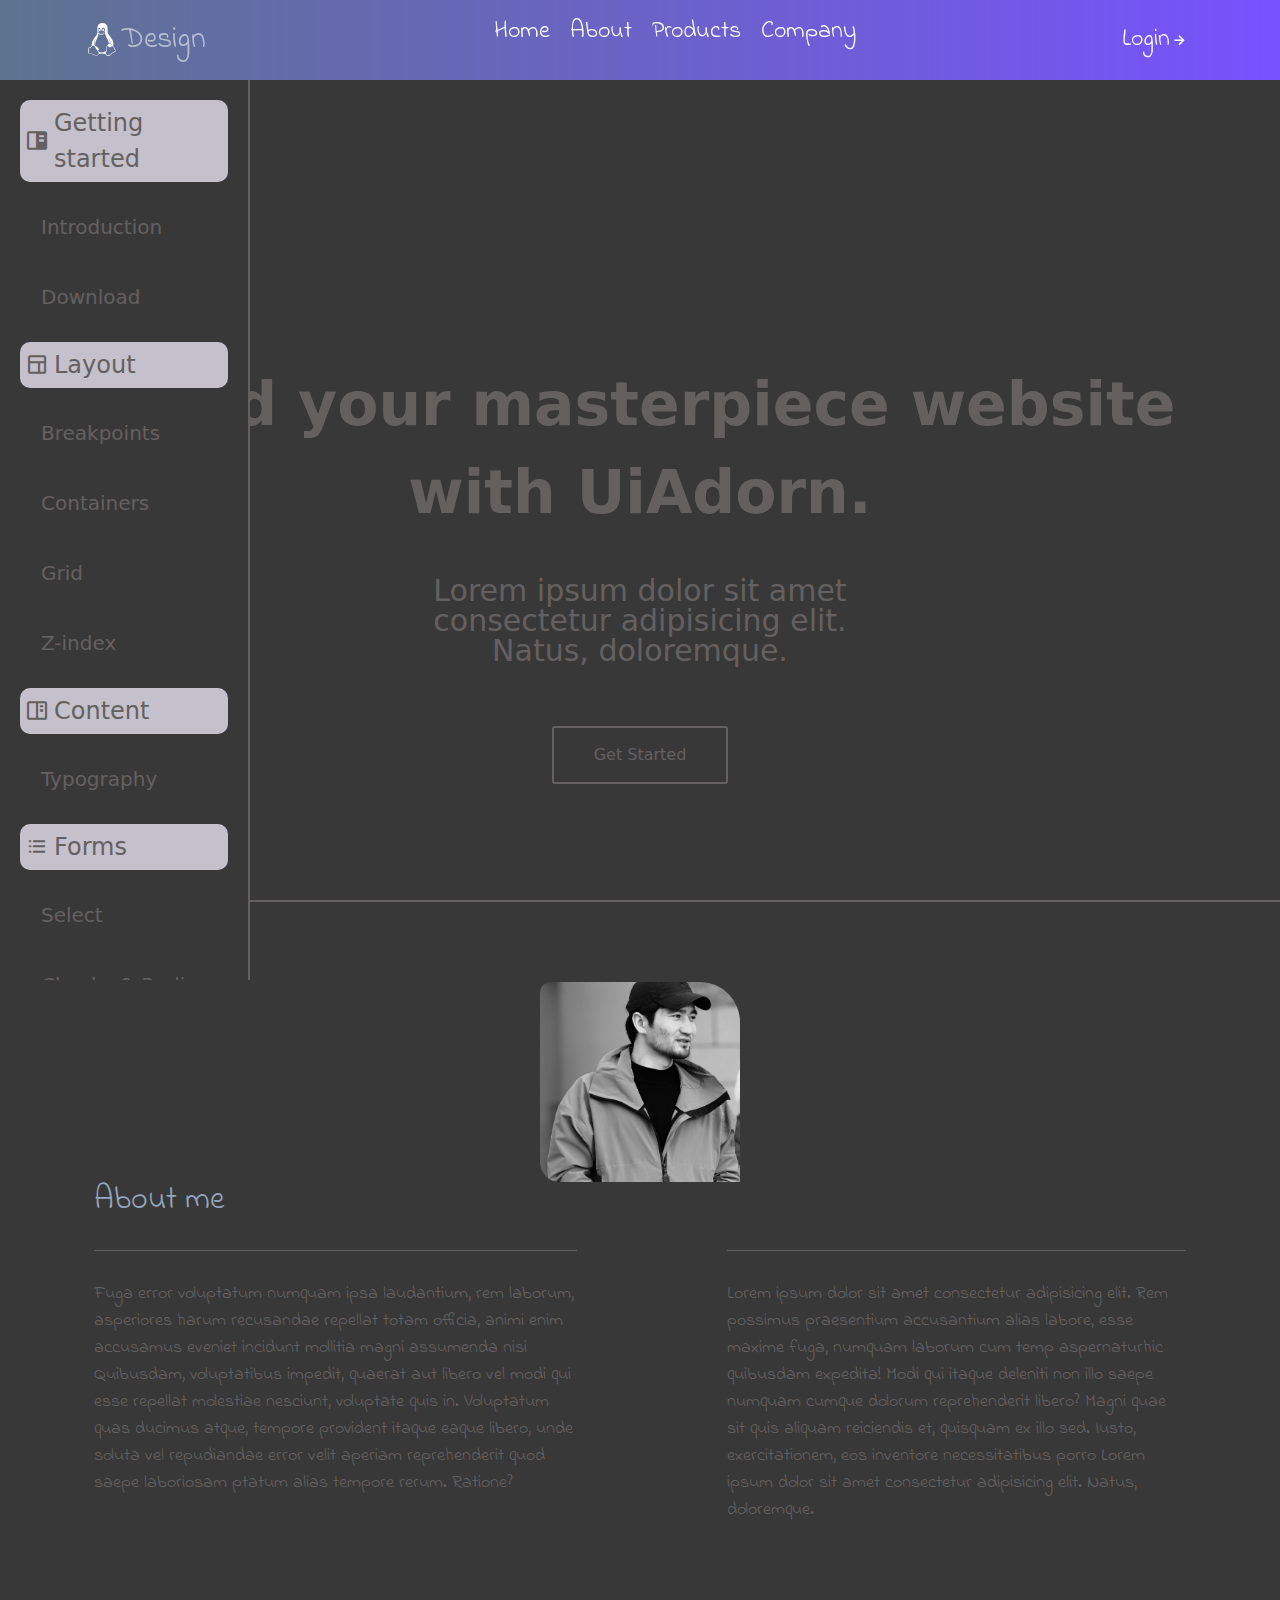
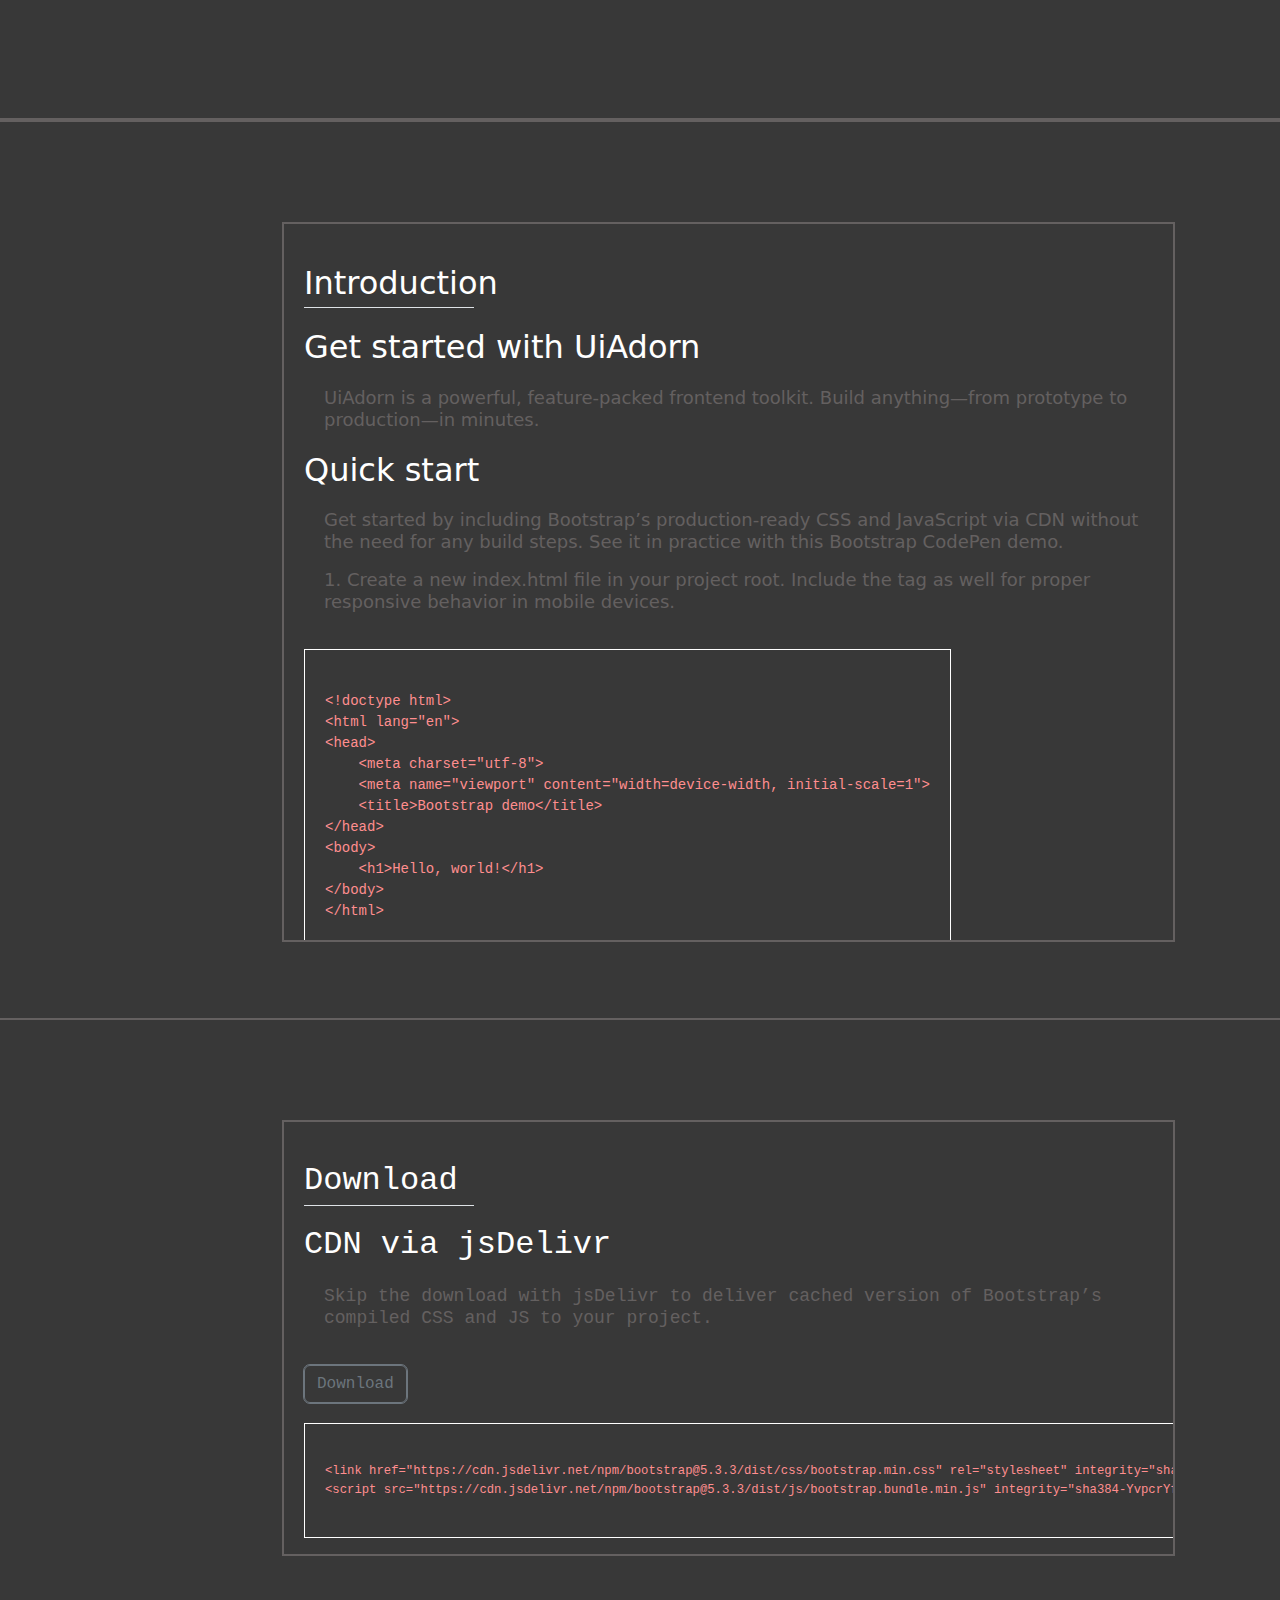
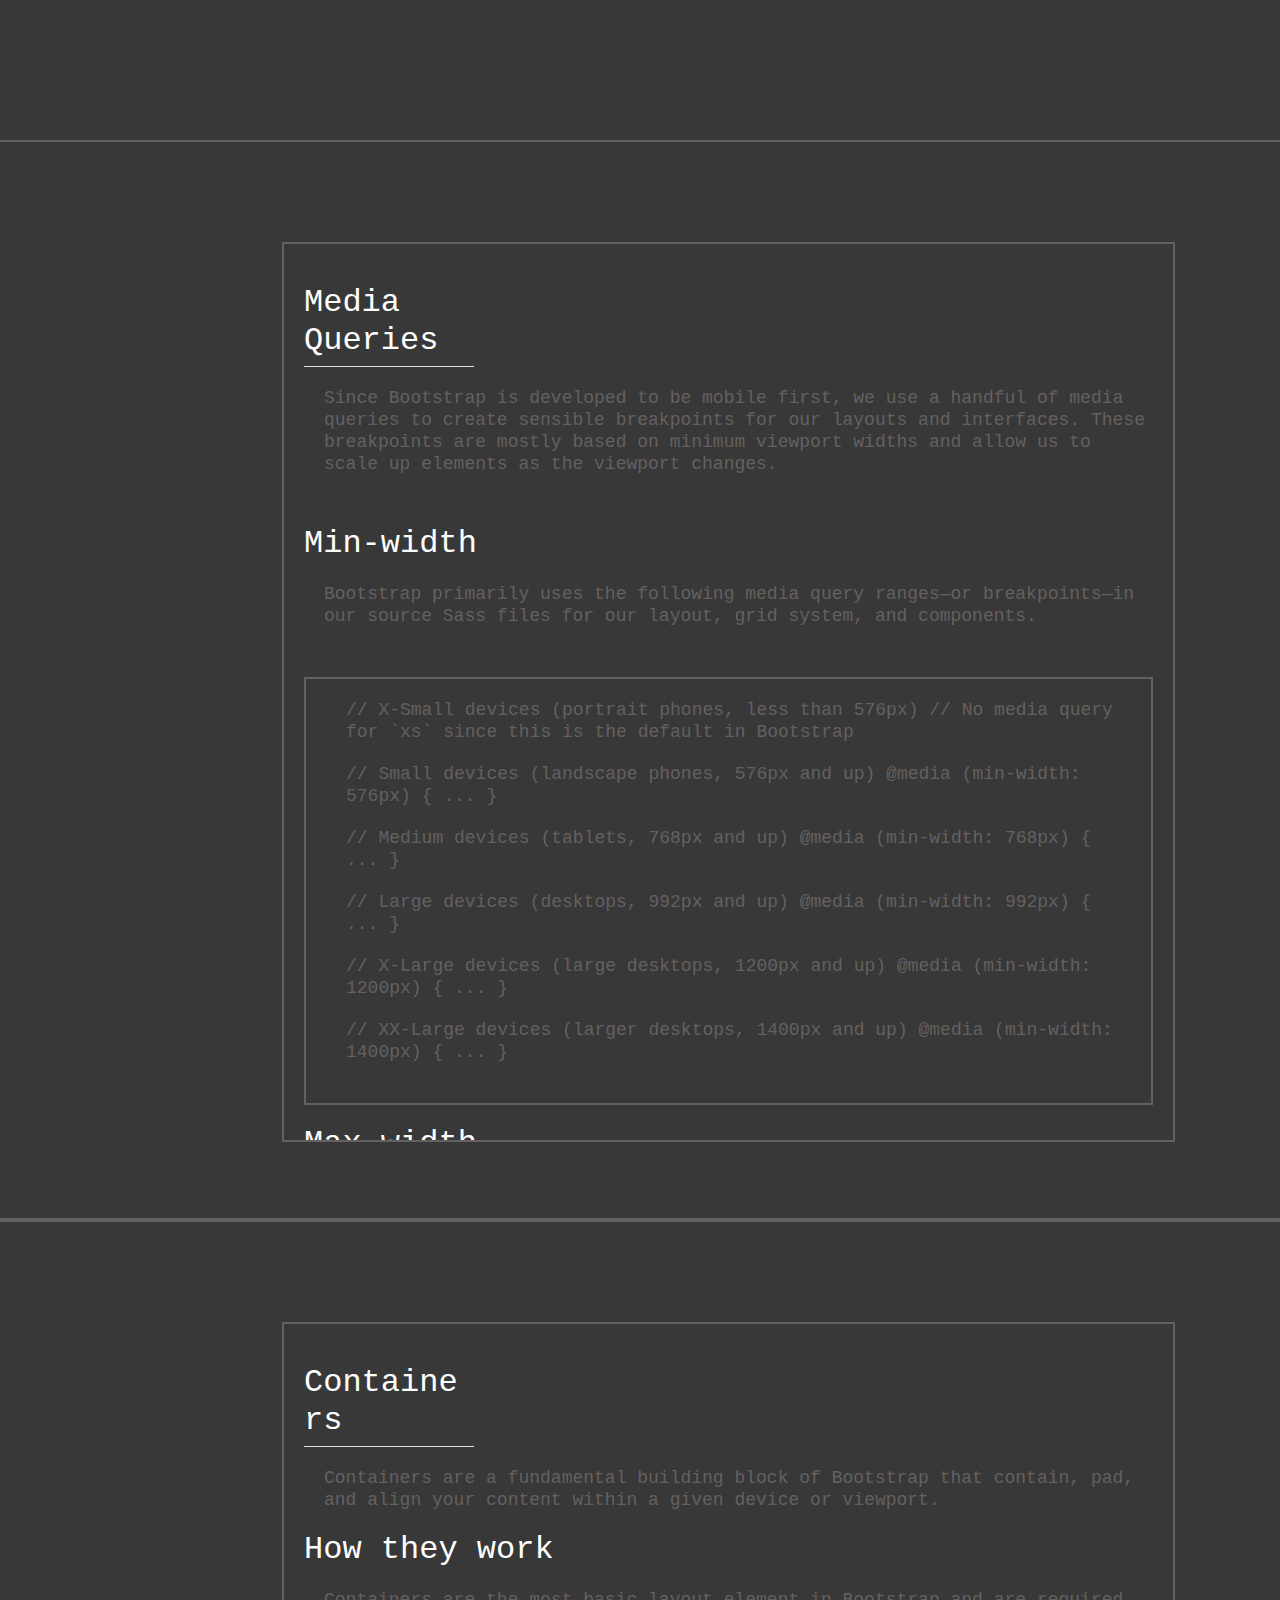
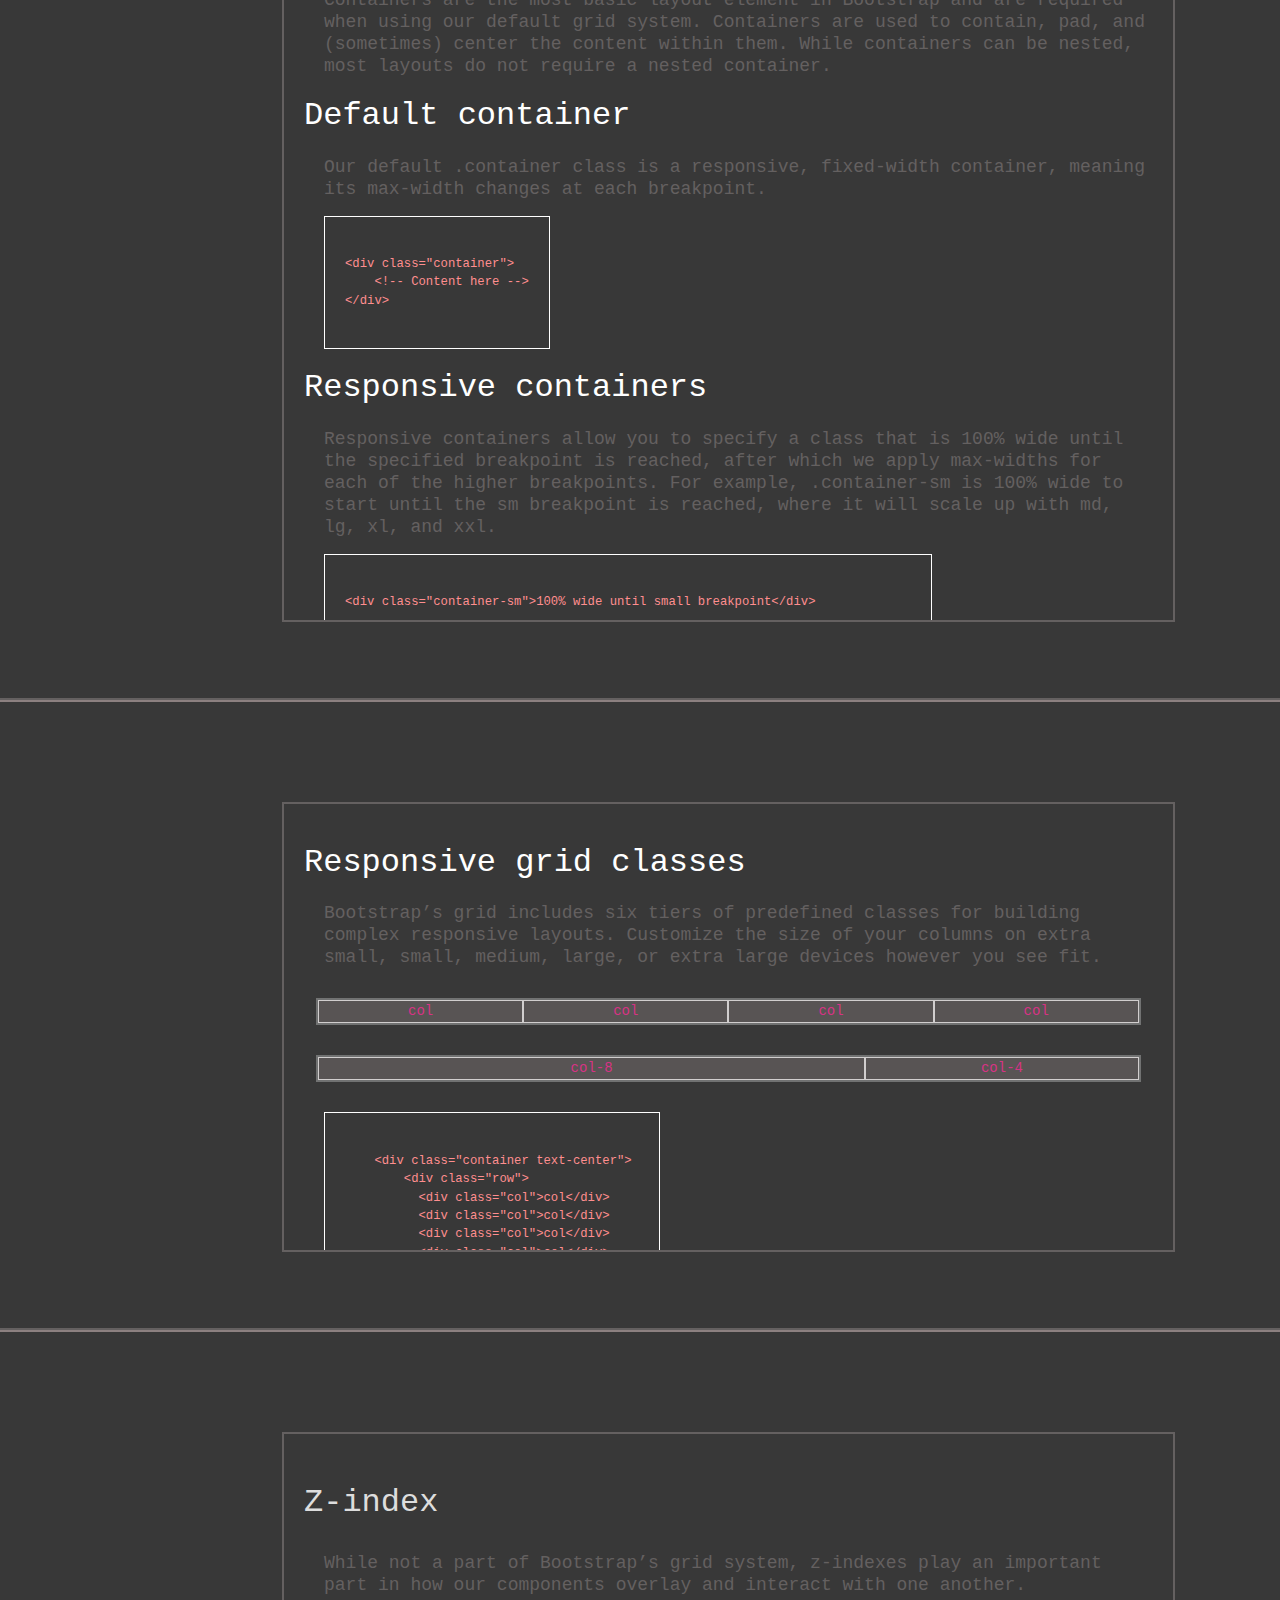
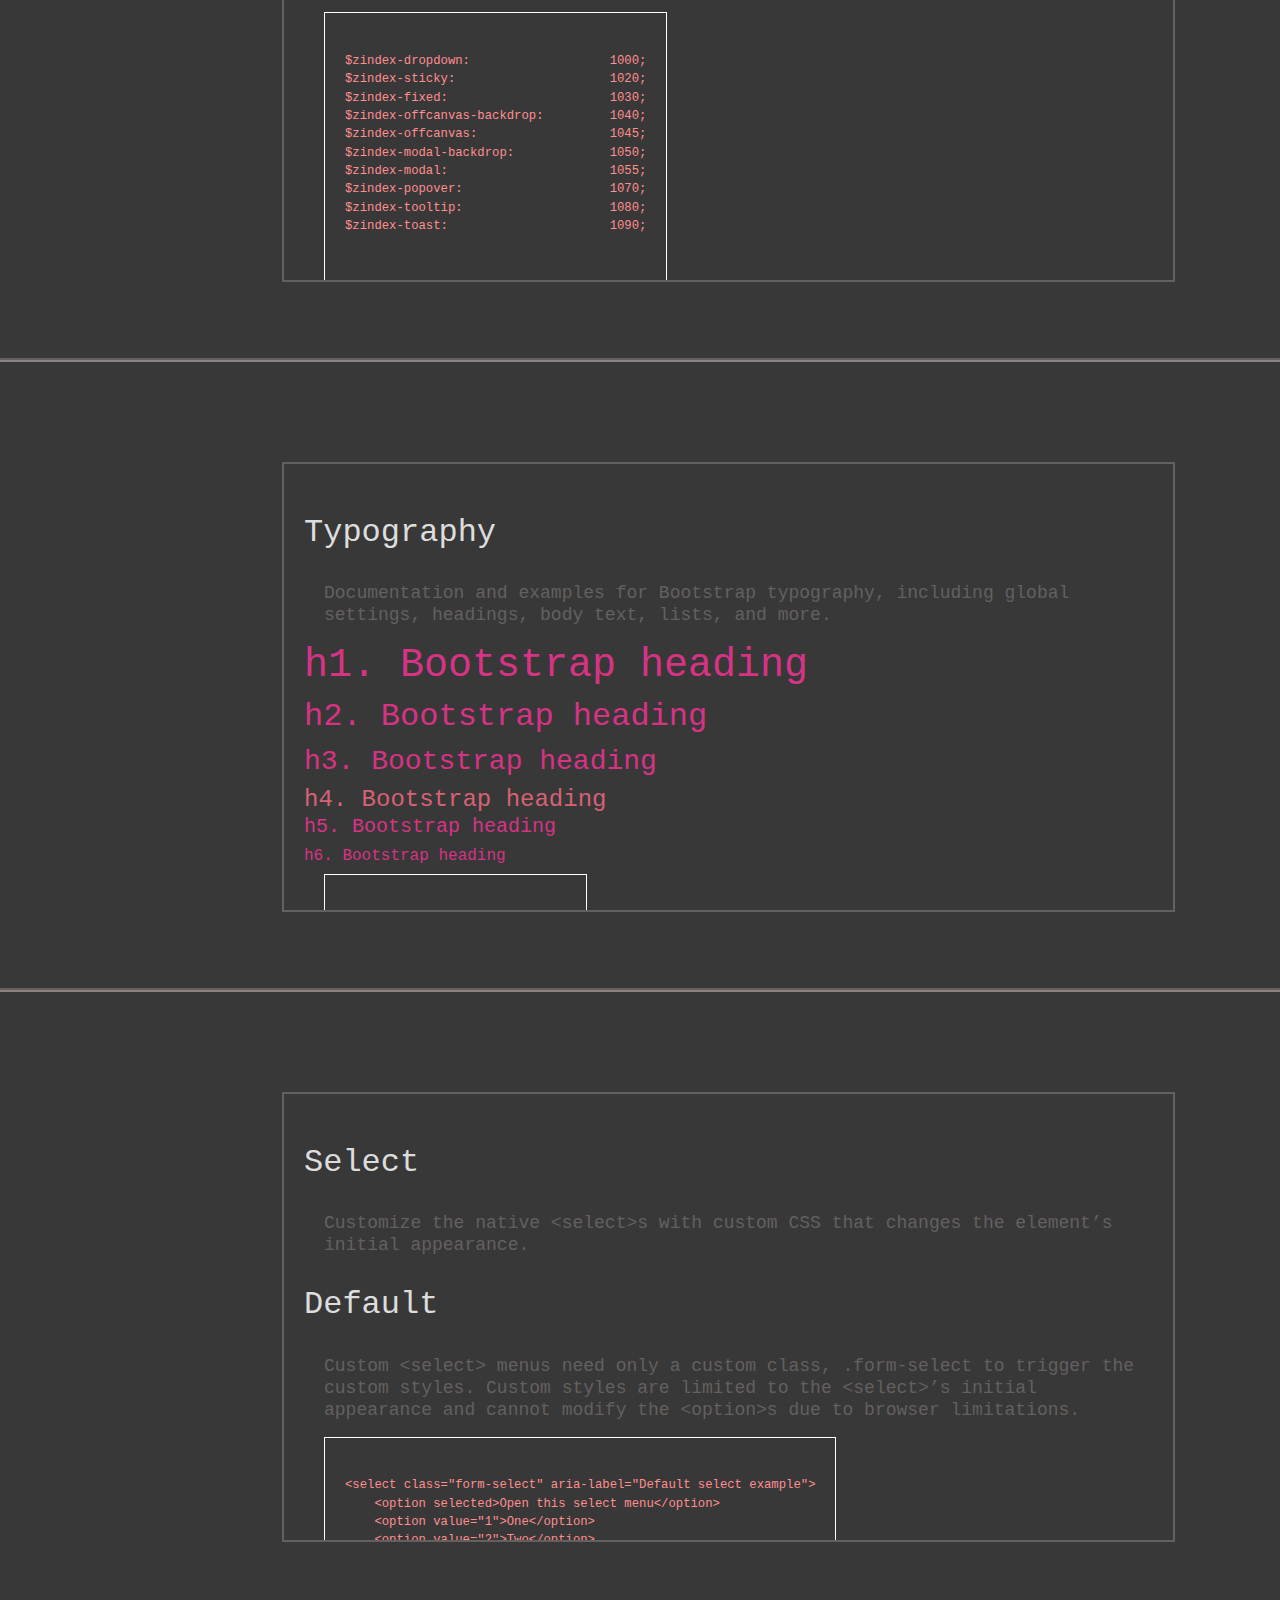
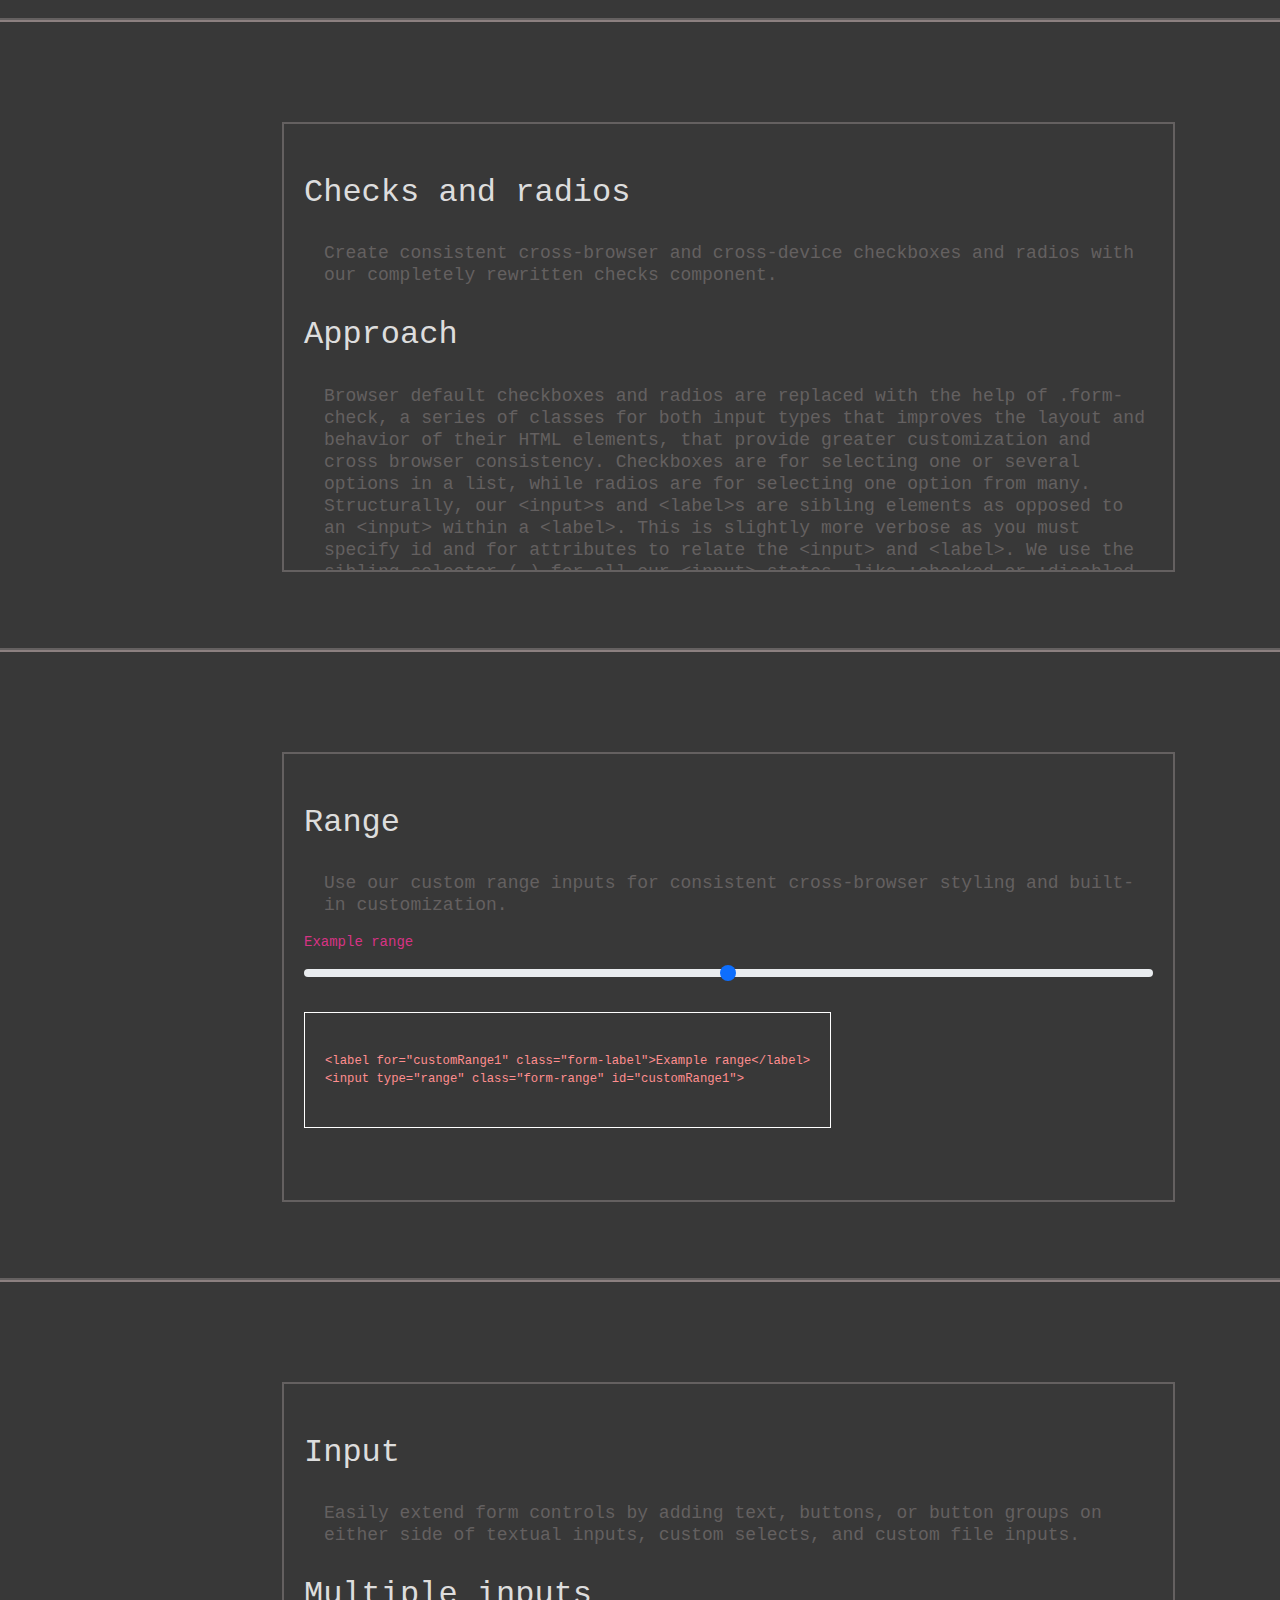
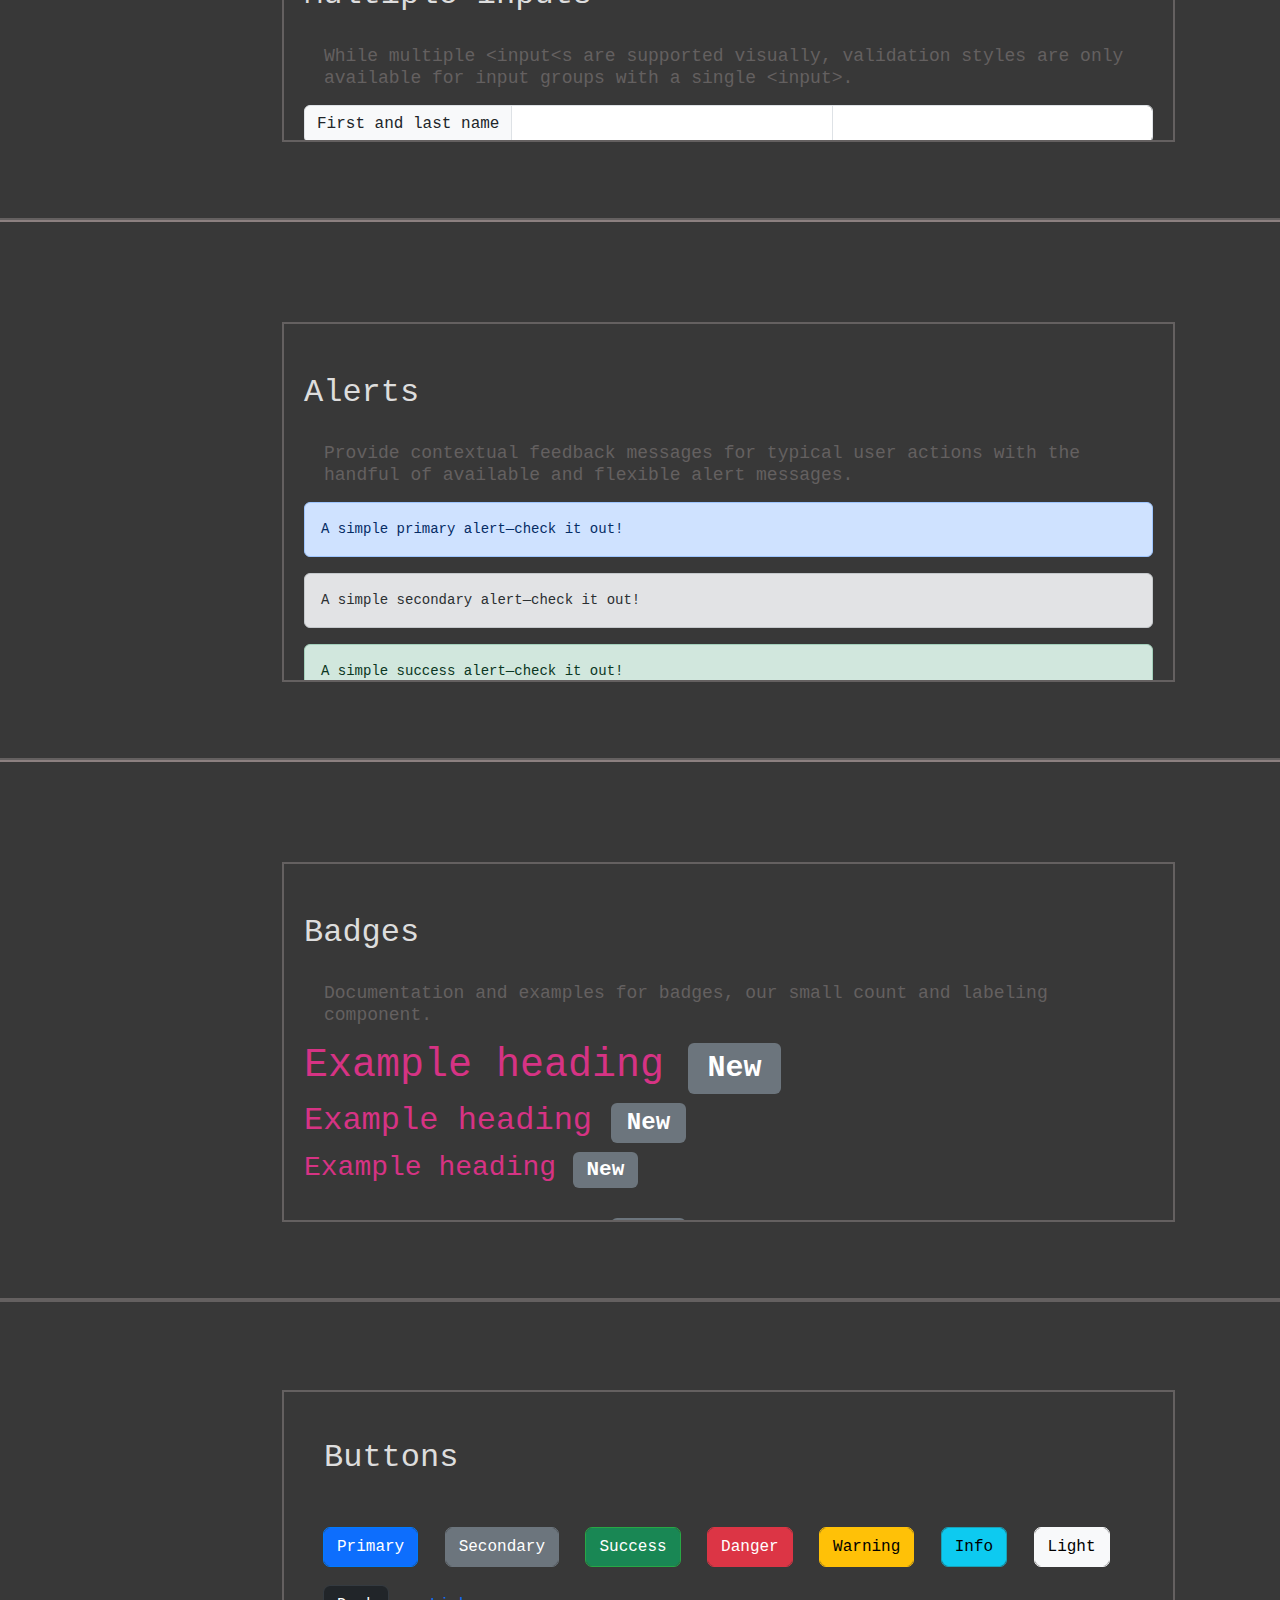
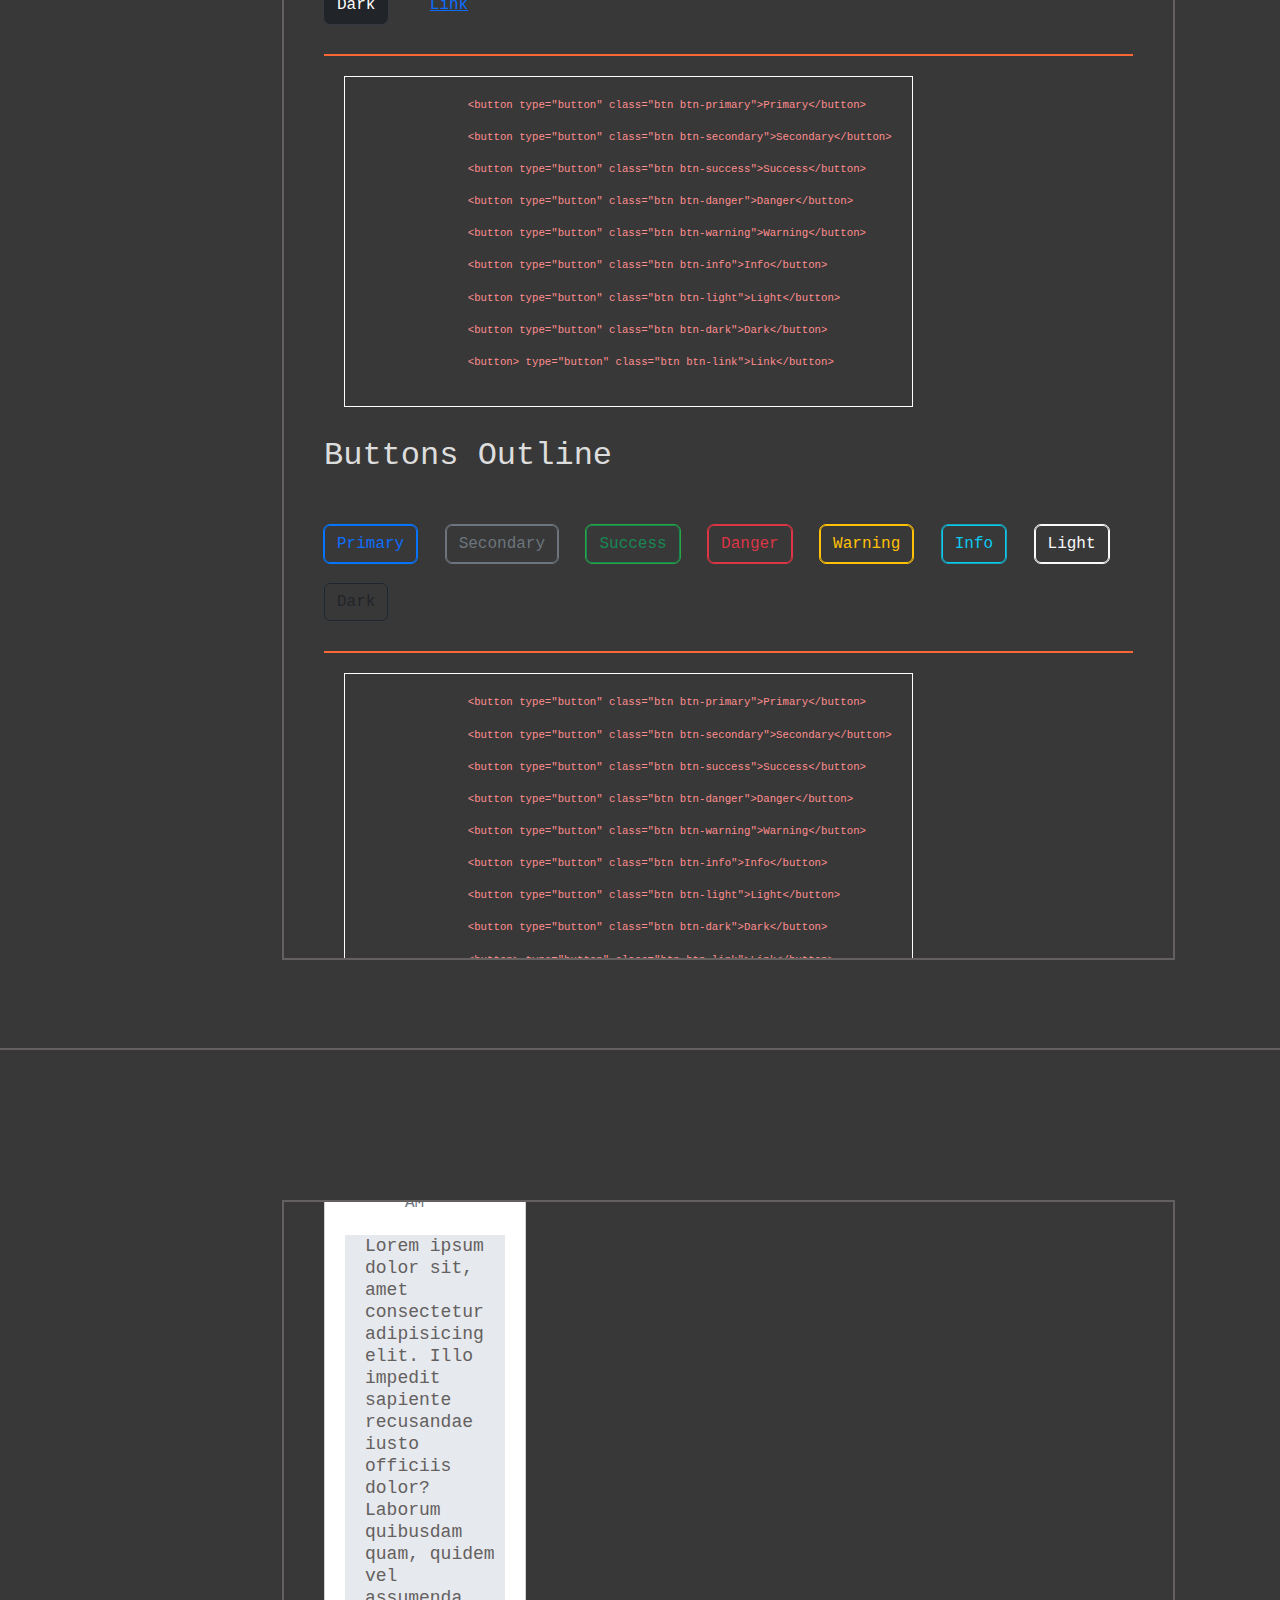
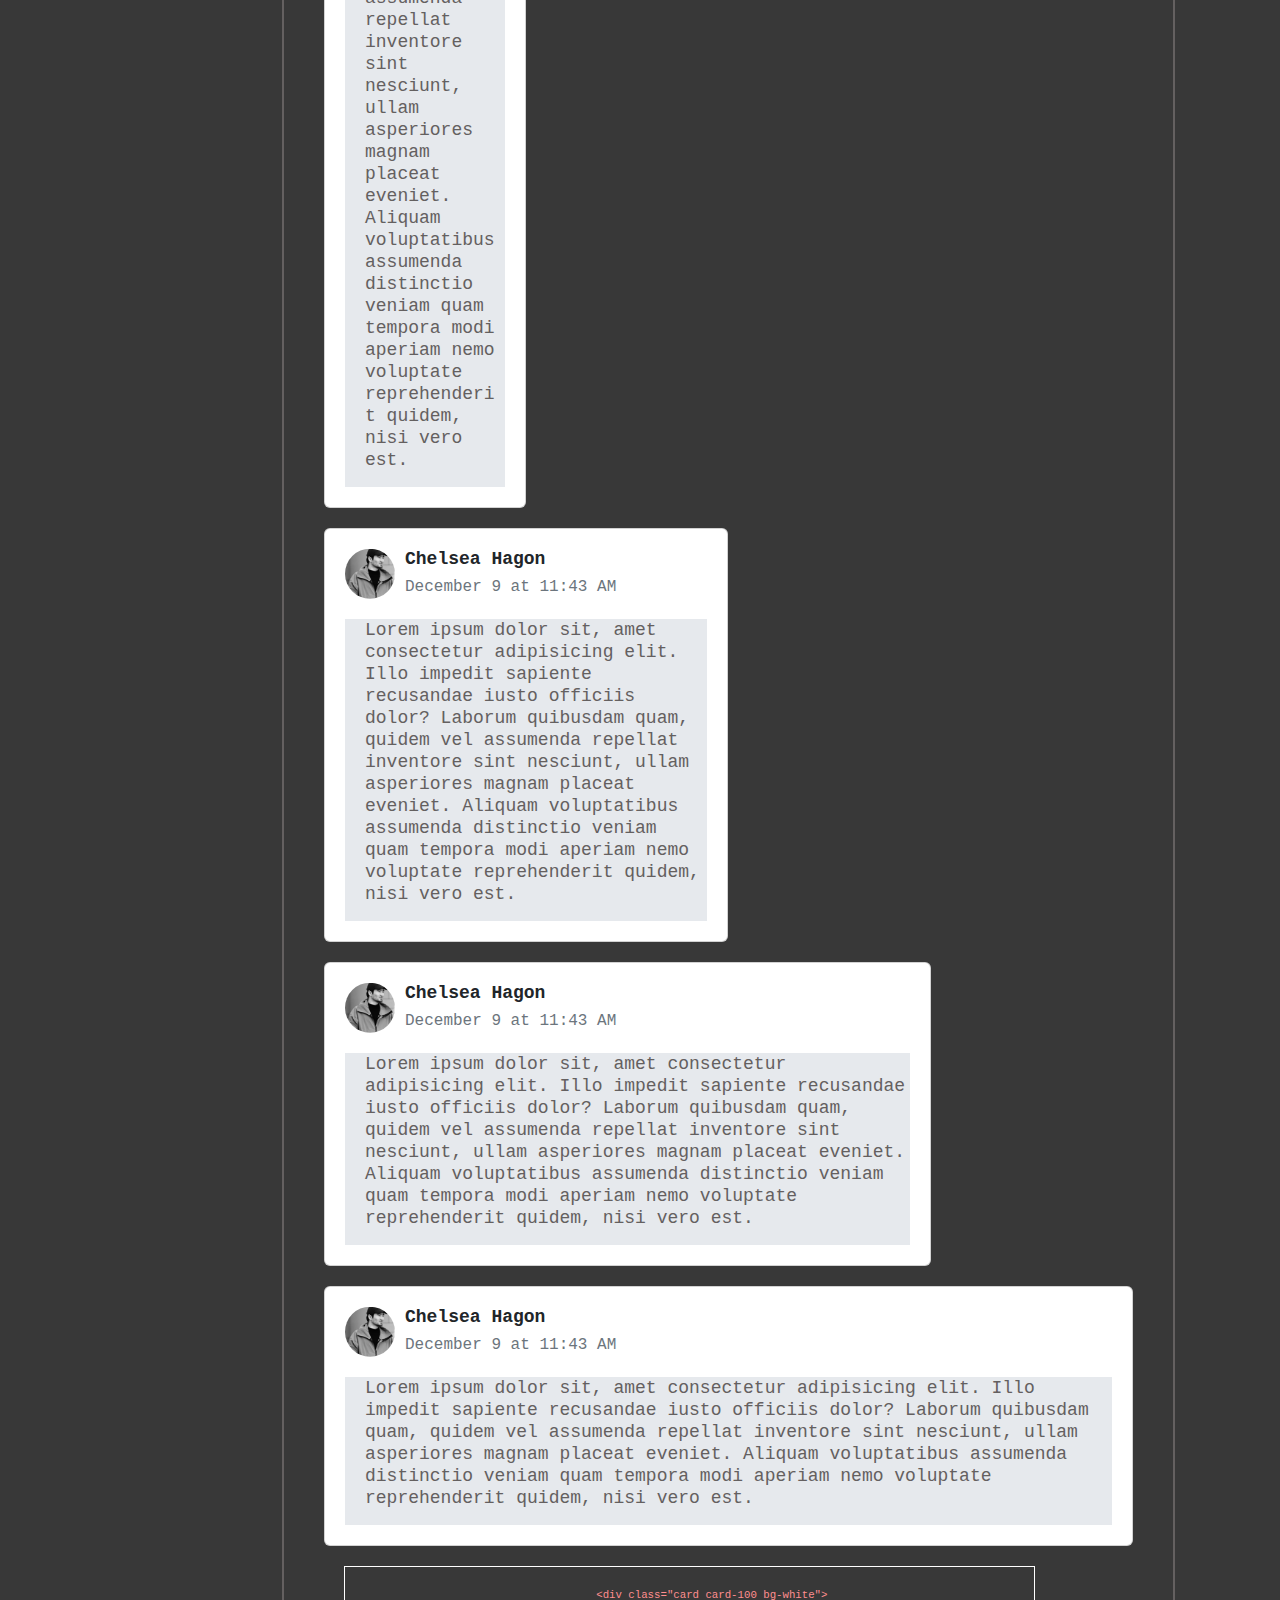
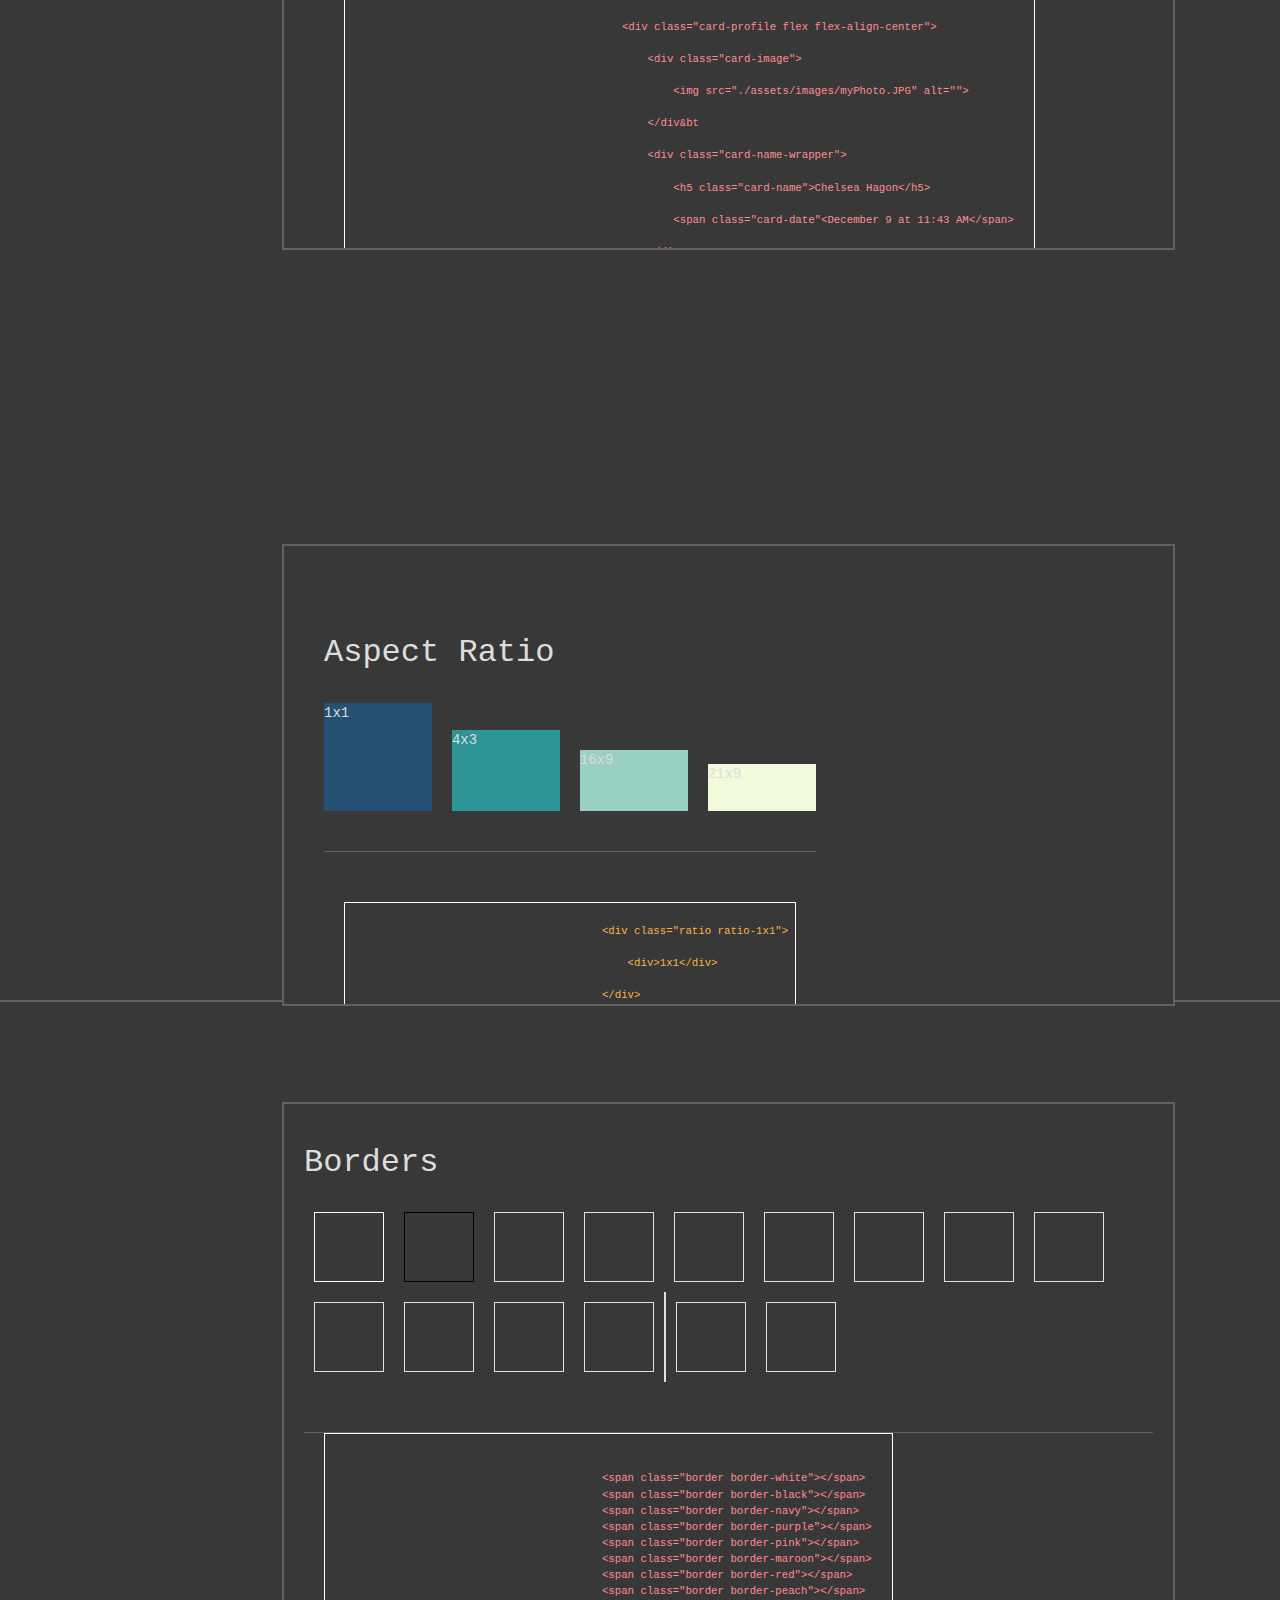
==== commit c6e492b9: "updated" ====
--- a/index.html
+++ b/index.html
@@ -6,6 +6,8 @@
     <title>Document</title>
     <!-- CSS link -->
     <link rel="stylesheet" href="./css/style.min.css" />
+    <!-- Bootstrap -->
+    <link rel="stylesheet" href="https://cdn.jsdelivr.net/npm/bootstrap@5.3.3/dist/css/bootstrap.min.css">
     <!-- Google fonts -->
     <link href="https://fonts.googleapis.com/css2?family=Chakra+Petch:ital,wght@0,300;0,400;0,500;0,600;0,700;1,300;1,400;1,500;1,600;1,700&family=Indie+Flower&family=Kode+Mono:wght@400..700&family=Permanent+Marker&display=swap" rel="stylesheet">
     <!-- <link href="https://fonts.googleapis.com/css2?family=Chakra+Petch:ital,wght@0,300;0,400;0,500;0,600;0,700;1,300;1,400;1,500;1,600;1,700&display=swap" rel="stylesheet">
@@ -22,6 +24,107 @@
   </head>
   <body>
 
+    <div class="side-menu">
+        <ul class="menu-list">
+            
+            <li class="list-title">
+                <i class='bx bxs-book-content'></i>
+                <a href="#introduction_section">Getting started</a>
+            </li>
+
+            <li class="list-item"><a href="#introduction_section">Introduction</a></li>
+
+            <li class="list-item"><a href="#download_section">Download</a></li>
+
+
+            <li class="list-title">
+                <i class='bx bx-layout'></i>
+                <a href="#breakpoints_section">Layout</a>
+            </li>
+
+            <li class="list-item"><a href="#breakpoints_section">Breakpoints</a></li>
+
+            <li class="list-item"><a href="#containers_section">Containers</a></li>
+
+            <li class="list-item"><a href="#grid_section">Grid</a></li>
+            
+            <li class="list-item"><a href="#z-index_section">Z-index</a></li>
+
+            <li class="list-title">
+                <i class='bx bx-book-content' ></i>
+                <a href="#">Content</a>
+            </li>
+
+            <li class="list-item"><a href="#typography_section">Typography</a></li>
+
+            <li class="list-title">
+                <i class='bx bx-list-ul'></i>
+                <a href="#">Forms</a>
+            </li>
+
+            <li class="list-item"><a href="#select_section">Select</a></li>
+
+            <li class="list-item"><a href="#checks_section">Checks & Radios</a></li>
+
+            <li class="list-item"><a href="#range_section">Range</a></li>
+
+            <li class="list-item"><a href="#input_section">Input</a></li>
+
+            <li class="list-title">
+                <i class='bx bxs-component' ></i>
+                <a href="#">Component</a>
+            </li>
+
+            <li class="list-item"><a href="#alerts_section">Alerts</a></li>
+
+            <li class="list-item"><a href="#badge_section">Badge</a></li>
+
+            <li class="list-item"><a href="#buttons_section">Buttons</a></li>
+
+            <li class="list-item"><a href="#cards_section">Cards</a></li>
+
+            <li class="list-item"><a href="#navbar_section">Navbar</a></li>
+
+            <li class="list-title">
+                <i class='bx bx-help-circle' ></i>
+                <a href="#">Helpers</a>
+            </li>
+
+            <li class="list-item"><a href="#clearfix_section">Clearfix</a></li>
+
+            <li class="list-item"><a href="#colored-links_section">Colored links</a></li>
+
+            <li class="list-item"><a href="#icon-links_section">Icon links</a></li>
+
+            <li class="list-item"><a href="#position_section">Position</a></li>
+
+            <li class="list-item"><a href="#ratios_section">Ratios</a></li>
+
+
+            <li class="list-title">
+                <i class='bx bx-code-curly' ></i>
+                <a href="#">Utilities</a>
+            </li>
+
+            <li class="list-item"><a href="#background_section">Background</a></li>
+
+            <li class="list-item"><a 
+                href="#borders_section">Borders</a></li>
+
+            <li class="list-item"><a href="#colors_section">Colors</a></li>
+            
+            <li class="list-item"><a href="#display_section">Display</a></li>
+
+            <li class="list-item"><a href="#shadows_section">Shodows</a></li>
+
+            <li class="list-title">
+                <i class='bx bx-info-square' ></i>
+                <a href="#about_section">About</a>
+            </li>  
+
+        </ul>
+    </div>
+
     <!-------------- Header start ---------->
     <header class="blur">
         <div class="container-lg">
@@ -73,8 +176,7 @@
 
                     <div class="intro-text">
                         <h1>
-                            We are a <span>digital</span>
-                            agency.
+                            Build your masterpiece website <br> with UiAdorn.
                         </h1>
                         <p>
                             Lorem ipsum dolor sit amet consectetur adipisicing elit.
@@ -120,89 +222,565 @@
         <!--------- Products start ---->
         <section id="products">
             
-            <!-- ratios -->
-            <div id="ratios_section">
-                <div class="container-lg">
-                    <div class="wrapper flex-center-sb">
-                        <div class="left">
-                            <ul class="menu-list">
+            <!-- Introduction -->
+            <div id="introduction_section">
+
+                <div class="container-lg">
+                    
+                    <div class="wrapper">
+                        <div class="items">
+                            <h4 class="border-bottom">Introduction</h4>
+                            <h4>Get started with UiAdorn</h4>
+                            <p>UiAdorn is a powerful, feature-packed frontend toolkit. Build anything—from  prototype to production—in minutes.</p>
+                            <h4>Quick start</h4>
+                            <p>Get started by including Bootstrap’s production-ready CSS and JavaScript via CDN without the need for any build steps. See it in practice with this Bootstrap CodePen demo.</p>
+                            <p>1. Create a new index.html file in your project root. Include the <meta name="viewport"> tag as well for proper responsive behavior in mobile devices.</p>
+                            
+                        </div>
+
+<pre>
+<code>
+&lt!doctype html&gt
+&lthtml lang="en"&gt
+&lthead&gt
+    &ltmeta charset="utf-8"&gt
+    &ltmeta name="viewport" content="width=device-width, initial-scale=1"&gt
+    &lttitle>Bootstrap demo&lt/title&gt
+&lt/head&gt
+&ltbody&gt
+    &lth1>Hello, world!&lt/h1&gt
+&lt/body&gt
+&lt/html&gt
+</code>
+</pre>
+                        
+                        <p>2. Lorem ipsum dolor sit amet consectetur adipisicing elit. Nobis corrupti sint tempore esse illum, molestias eaque quidem aut ad fugiat.</p>
+
+<pre>
+<code>
+&lt!doctype html&gt
+
+&lthtml lang="en"&gt
+
+&lthead&gt
+
+    &ltmeta charset="utf-8"&gt
+
+    &ltmeta name="viewport" content="width=device-width, initial-scale=1"&gt
+    
+    &lttitle>Bootstrap demo&lt/title&gt
+
+    &ltlink href="https://cdn.jsdelivr.net/npm/bootstrap@5.3.3/dist/css/bootstrap.min.css" rel="stylesheet" 
+    integrity="sha384-QWTKZyjpPEjISv5WaRU9OFeRpok6YctnYmDr5pNlyT2bRjXh0JMhjY6hW+ALEwIH" crossorigin="anonymous"&gt
+
+&lt/head&gt
+
+&ltbody&gt
+
+    &lth1>Hello, world!&lt/h1&gt
+
+    &ltscript src="https://cdn.jsdelivr.net/npm/bootstrap@5.3.3/dist/js/bootstrap.bundle.min.js" 
+    integrity="sha384-YvpcrYf0tY3lHB60NNkmXc5s9fDVZLESaAA55NDzOxhy9GkcIdslK1eN7N6jIe
+    Hz" crossorigin="anonymous">&lt/script&gt
+
+&lt/body&gt
+
+&lt/html&gt
+
+&lt/code&gt
+</pre>
+
+                        <p>3. Lorem ipsum dolor sit amet consectetur adipisicing elit. Neque, nihil.</p>
+
+<pre>
+    <code>
+&ltscript src="https://cdn.jsdelivr.net/npm/@popperjs/core@2.11.8/dist/umd/popper.min.js" integrity="sha384-I7E8VVD/ismYTF4hNIPjVp/Zjvgyol6VFvRkX/vR+Vc4jQkC+hVqc2pM8ODewa9r" crossorigin="anonymous">&lt/script&gt
+&ltscript src="https://cdn.jsdelivr.net/npm/bootstrap@5.3.3/dist/js/bootstrap.min.js" integrity="sha384-0pUGZvbkm6XF6gxjEnlmuGrJXVbNuzT9qBBavbLwCsOGabYfZo0T0to5eqruptLy" crossorigin="anonymous"&gt&lt/script&gt
+    </code>
+</pre>
+                    </div>
+                </div>
+            </div>
+            <!-- Download -->
+            <div id="download_section">
+                <div class="container-lg">
+                    <div class="wrapper">
+                        <div class="items">
+                            <h4 class="border-bottom">Download</h4>
+                            <h4>CDN via jsDelivr</h4>
+                            <p>Skip the download with jsDelivr to deliver cached version of Bootstrap’s compiled CSS and JS to your project.</p>
+
+                            <button class="btn btn-outline-secondary">Download</button>
+                        </div>
+<pre>
+<code>
+&ltlink href="https://cdn.jsdelivr.net/npm/bootstrap@5.3.3/dist/css/bootstrap.min.css" rel="stylesheet" integrity="sha384-QWTKZyjpPEjISv5WaRU9OFeRpok6YctnYmDr5pNlyT2bRjXh0JMhjY6hW+ALEwIH" crossorigin="anonymous"&gt
+&ltscript src="https://cdn.jsdelivr.net/npm/bootstrap@5.3.3/dist/js/bootstrap.bundle.min.js" integrity="sha384-YvpcrYf0tY3lHB60NNkmXc5s9fDVZLESaAA55NDzOxhy9GkcIdslK1eN7N6jIeHz" crossorigin="anonymous">&lt/script&gt
+</code>
+</pre>
+                    </div>
+                </div>
+            </div>
+
+            <!-- Breakpoints -->
+            <div id="breakpoints_section">
+                <div class="container-lg">
+                    <div class="wrapper">
+                        <div class="items">
+                            <h4 class="border-bottom">Media Queries</h4>
+                            
+                            <p>Since Bootstrap is developed to be mobile first, we use a handful of media queries to create sensible breakpoints for our layouts and interfaces. These breakpoints are mostly based on minimum viewport widths and allow us to scale up elements as the viewport changes.</p>
+
+                            <h4>Min-width </h4>
+                            <p>Bootstrap primarily uses the following media query ranges—or breakpoints—in our source Sass files for our layout, grid system, and components.</p>
+                            <div class="media-content">
+
+                                <p> 
+                                    // X-Small devices (portrait phones, less than 576px)
+                                    // No media query for `xs` since this is the default in Bootstrap
+                                </p>
+    
+                                <p>
+                                    // Small devices (landscape phones, 576px and up)
+                                    @media (min-width: 576px) { ... }
+                                </p>
+    
+                                <p>
+                                    // Medium devices (tablets, 768px and up)
+                                    @media (min-width: 768px) { ... }
+                                </p>
+    
+                                <p>
+                                    // Large devices (desktops, 992px and up)
+                                    @media (min-width: 992px) { ... }
+                                </p>
+    
+                                <p>
+                                    // X-Large devices (large desktops, 1200px and up)
+                                    @media (min-width: 1200px) { ... }
+                                </p>
+    
+                                <p>
+                                    // XX-Large devices (larger desktops, 1400px and up)
+                                    @media (min-width: 1400px) { ... }
+                                </p>
+                            </div>
+
+                            <h4>Max-width </h4>
+                            <p>Bootstrap primarily uses the following media query ranges—or breakpoints—in our source Sass files for our layout, grid system, and components.</p>
+                            <div class="media-content">
+
+                                <p> 
+                                    // `sm` applies to x-small devices (portrait phones, less than 576px) <br>
+                                    @media (max-width: 575.98px) { ... }
+                                </p>
+    
+                                <p>
+                                    // `md` applies to small devices (landscape phones, less than 768px) <br>
+                                    @media (max-width: 767.98px) { ... }
+                                </p>
+    
+                                <p>
+                                    // `lg` applies to medium devices (tablets, less than 992px) <br>
+                                    @media (max-width: 991.98px) { ... }
+                                </p>
+    
+                                <p>
+                                    // `xl` applies to large devices (desktops, less than 1200px) <br>
+                                    @media (max-width: 1199.98px) { ... }
+                                </p>
+    
+                                <p>
+                                    // `xxl` applies to x-large devices (large desktops, less than 1400px) <br>
+                                    @media (max-width: 1399.98px) { ... }
+
+                                </p>
+    
+                                <p>XX-Large devices (larger desktops, 1400px and up)
+                                    @media (min-width: 1400px) { ... }</p>
+                            </div>
+                        </div>
+                    </div>
+                </div>
+            </div>
+
+            <!-- Containers -->
+            <div id="containers_section">
+                <div class="container-lg">
+                    <div class="wrapper">
+                        <div class="items">
+                            <h4 class="border-bottom">Containers</h4>
+                            <p>Containers are a fundamental building block of Bootstrap that contain, pad, and align your content within a given device or viewport.</p>
+                            <h4>How they work</h4>
+                            <p>Containers are the most basic layout element in Bootstrap and are required when using our default grid system. Containers are used to contain, pad, and (sometimes) center the content within them. While containers can be nested, most layouts do not require a nested container.</p>
+
+                            <h4>Default container</h4>
+                            <p>Our default .container class is a responsive, fixed-width container, meaning its max-width changes at each breakpoint.</p>
+
+<pre>
+<code>
+&ltdiv class="container"&gt
+    &lt!-- Content here --&gt
+&lt/div&gt
+</code>
+</pre>
+
+                            <h4>Responsive containers</h4>
+                            <p>Responsive containers allow you to specify a class that is 100% wide until the specified breakpoint is reached, after which we apply max-widths for each of the higher breakpoints. For example, .container-sm is 100% wide to start until the sm breakpoint is reached, where it will scale up with md, lg, xl, and xxl.</p>
+
+<pre>
+<code>
+&ltdiv class="container-sm"&gt100% wide until small breakpoint&lt/div&gt
+
+&ltdiv class="container-md"&gt100% wide until medium breakpoint&lt/div&gt
+
+&ltdiv class="container-lg"&gt100% wide until large breakpoint&lt/div&gt
+
+&ltdiv class="container-xl"&gt100% wide until extra large breakpoint&lt/div&gt
+
+&ltdiv class="container-xxl"&gt100% wide until extra extra large breakpoint&lt/div&gt
+</code>
+</pre>
+
+                        <h4>Fluid containers</h4>
+                        <p>Use .container-fluid for a full width container, spanning the entire width of the viewport.</p>
+
+<pre>
+<code>
+&ltdiv class="container-fluid"&gt
+...
+
+&lt/div&gt
+</code>
+</pre>
+                        </div>
+                    </div>
+                </div>
+            </div>
+
+            <!-- Grid -->
+            <div id="grid_section">
+                <div class="container-lg">
+                    <div class="wrapper">
+                        <div class="items">
+                            <h4>Responsive grid classes </h4>
+                            <p>Bootstrap’s grid includes six tiers of predefined classes for building complex responsive layouts. Customize the size of your columns on extra small, small, medium, large, or extra large devices however you see fit.</p>
+
+                            <div class="container text-center">
+                                <div class="row">
+                                  <div class="col">col</div>
+                                  <div class="col">col</div>
+                                  <div class="col">col</div>
+                                  <div class="col">col</div>
+                                </div>
+                                <div class="row">
+                                  <div class="col-8">col-8</div>
+                                  <div class="col-4">col-4</div>
+                                </div>
+                              </div>
+
+<pre>
+<code>
+    &ltdiv class="container text-center">
+        &ltdiv class="row"&gt
+          &ltdiv class="col"&gtcol&lt/div&gt
+          &ltdiv class="col"&gtcol&lt/div&gt
+          &ltdiv class="col"&gtcol&lt/div&gt
+          &ltdiv class="col"&gtcol&lt/div&gt
+        &lt/div&gt
+        &ltdiv class="row"&gt
+          &ltdiv class="col-8"&gtcol-8&lt/div&gt
+          &ltdiv class="col-4"&gtcol-4&lt/div&gt
+        &lt/div&gt
+      &lt/div&gt
+</code>
+</pre>
+                        </div>
+                    </div>
+                </div>
+            </div>
+
+            <!-- Z-index -->
+            <div id="z-index_section">
+                <div class="container-lg">
+                    <div class="wrapper">
+                        <div class="items">
+                            <h4>Z-index</h4>
+                            <p>While not a part of Bootstrap’s grid system, z-indexes play an important part in how our components overlay and interact with one another.</p>
+
+                            <pre>
+                                <code>
+$zindex-dropdown:                   1000;
+$zindex-sticky:                     1020;
+$zindex-fixed:                      1030;
+$zindex-offcanvas-backdrop:         1040;
+$zindex-offcanvas:                  1045;
+$zindex-modal-backdrop:             1050;
+$zindex-modal:                      1055;
+$zindex-popover:                    1070;
+$zindex-tooltip:                    1080;
+$zindex-toast:                      1090;
+                                </code>
+                            </pre>
+                            <p>To handle overlapping borders within components (e.g., buttons and inputs in input groups), we use low single digit z-index values of 1, 2, and 3 for default, hover, and active states. On hover/focus/active, we bring a particular element to the forefront with a higher z-index value to show their border over the sibling elements.</p>
+                        </div>
+                    </div>
+                </div>
+            </div>
+
+            <!-- Typography -->
+            <div id="typography_section">
+                <div class="container-lg">
+                    <div class="wrapper">
+                        <div class="items">
+                            <h4>Typography</h4>
+                            <p>Documentation and examples for Bootstrap typography, including global settings, headings, body text, lists, and more.</p>
+
+                            <div class="headings">
+                                <h1>h1. Bootstrap heading</h1>
+                                <h2>h2. Bootstrap heading</h2>
+                                <h3>h3. Bootstrap heading</h3>
+                                <h4>h4. Bootstrap heading</h4>
+                                <h5>h5. Bootstrap heading</h5>
+                                <h6>h6. Bootstrap heading</h6>
+                            </div>
+
+<pre>
+<code>
+&lth1&gth1. Bootstrap heading&lt/h1&gt
+&lth2&gth2. Bootstrap heading&lt/h2&gt
+&lth3&gth3. Bootstrap heading&lt/h3&gt
+&lth4&gth4. Bootstrap heading&lt/h4&gt
+&lth5&gth5. Bootstrap heading&lt/h5&gt
+&lth6&gth6. Bootstrap heading&lt/h6&gt
+</code>
+</pre>
+
+                        </div>
+                    </div>
+                </div>
+            </div>
+
+            <!-- Select -->
+            <div id="select_section">
+                <div class="container-lg">
+                    <div class="wrapper">
+                        <div class="items">
+                            <h4>Select</h4>
+                            <p>Customize the native &ltselect&gts with custom CSS that changes the element’s initial appearance.
+                            </p>
+                            <h4>Default</h4>
+                            <p>Custom &ltselect&gt menus need only a custom class, .form-select to trigger the custom styles. Custom styles are limited to the &ltselect&gt’s initial appearance and cannot modify the &ltoption&gts due to browser limitations.</p>
+
+<pre>
+<code>
+&ltselect class="form-select" aria-label="Default select example"&gt
+    &ltoption selected&gtOpen this select menu&lt/option&gt
+    &ltoption value="1"&gtOne&lt/option&gt
+    &ltoption value="2"&gtTwo&lt/option&gt
+    &ltoption value="3"&gtThree&lt/option&gt
+&lt/select&gt
+</code>
+</pre>
+                        </div>
+                    </div>
+                </div>
+            </div>
+
+
+            <!-- Checks and radios -->
+            <div id="checks_section">
+                <div class="container-lg">
+                    <div class="wrapper">
+                        <div class="items">
+                            <h4>Checks and radios</h4>
+                            <p>Create consistent cross-browser and cross-device checkboxes and radios with our completely rewritten checks component.</p>
+                            <h4>Approach</h4>
+
+                            <p>Browser default checkboxes and radios are replaced with the help of .form-check, a series of classes for both input types that improves the layout and behavior of their HTML elements, that provide greater customization and cross browser consistency. Checkboxes are for selecting one or several options in a list, while radios are for selecting one option from many.
+
+                            Structurally, our &ltinput&gts and &ltlabel&gts are sibling elements as opposed to an &ltinput&gt within a &ltlabel&gt. This is slightly more verbose as you must specify id and for attributes to relate the &ltinput&gt and &ltlabel&gt. We use the sibling selector (~) for all our &ltinput&gt states, like :checked or :disabled. When combined with the .form-check-label class, we can easily style the text for each item based on the &ltinput&gt’s state.
                                 
-                                <li class="list-item"><a href="#ratios_section">Ratios</a></li>
-                                
-                                <li class="list-item"><a href="#buttons_section">Buttons</a></li>
-                                
-                                <li class="list-item"><a 
-                                href="#cards_section">Cards</a></li>
-                                
-                                <li class="list-item"><a 
-                                href="#borders_section">Borders</a></li>
-                                
-                                <li class="list-item"><a href="#">Shodows</a></li>
-                                
-                                <li class="list-item"><a href="#">Sizes</a></li>
-                                
-                                <li class="list-item"><a href="#">Opacities</a></li>
-                                
-                                <li class="list-item"><a href="#">Texts</a></li>
-
-                            </ul>
-                        </div>
-
-                        <div class="right">
-
-                            <div class="items" id="ratio">
-                                <h4>Aspect Ratio</h4>
-                                <div class="samples">
-
-                                    <div class="ratio ratio-1x1">
-                                        <div>1x1</div>
-                                    </div>
-
-                                    <div class="ratio ratio-4x3">
-                                        <div>4x3</div>
-                                    </div>
-
-                                    <div class="ratio ratio-16x9">
-                                        <div>16x9</div>
-                                    </div>
-
-                                    <div class="ratio ratio-21x9">
-                                        <div>21x9</div>
-                                    </div>
-                                </div>
-                                
-                            
-
-                                <code>
-                                    <pre>
-                                        &ltdiv class="ratio ratio-1x1"&gt
-
-                                            &ltdiv>1x1&lt/div&gt
-
-                                        &lt/div&gt
-
-                                        &ltdiv class="ratio ratio-4x3"&gt
-
-                                            &ltdiv>4x3&lt/div&gt
-
-                                        &lt/div&gt
-
-                                        &ltdiv class="ratio ratio-16x9"&gt
-
-                                            &ltdiv>16x9&lt/div&gt
-
-                                        &lt/div&gt
-                                        
-                                        &ltdiv class="ratio ratio-21x9"&gt
-
-                                            &ltdiv>21x9&lt/div&gt
-
-                                        &lt/div&gt
-                                    </pre>
-                                </code>
+                            Our checks use custom Bootstrap icons to indicate checked or indeterminate states.</p>
+
+                            <div class="form-check">
+                                <input class="form-check-input" type="checkbox" value="" id="flexCheckDefault">
+                                <label class="form-check-label" for="flexCheckDefault">
+                                  Default checkbox
+                                </label>
+                              </div>
+                              <div class="form-check">
+                                <input class="form-check-input" type="checkbox" value="" id="flexCheckChecked" checked>
+                                <label class="form-check-label" for="flexCheckChecked">
+                                  Checked checkbox
+                                </label>
+                              </div>
+
+<pre>
+<code>
+&ltdiv class="form-check"&gt
+    &ltinput class="form-check-input" type="checkbox" value="" id="flexCheckDefault"&gt
+    &ltlabel class="form-check-label" for="flexCheckDefault"&gt
+        Default checkbox
+    &lt/label&gt
+    &lt/div&gt
+    &ltdiv class="form-check"&gt
+    &ltinput class="form-check-input" type="checkbox" value="" id="flexCheckChecked" checked&gt
+    &ltlabel class="form-check-label" for="flexCheckChecked"&gt
+        Checked checkbox
+    &lt/label&gt
+    &lt/div&gt
+</code>
+</pre>
+                        </div>
+                    </div>
+                </div>
+            </div>
+
+            <!-- Range -->
+            <div id="range_section">
+                <div class="container-lg">
+                    <div class="wrapper">
+                        <div class="items">
+                            <h4>Range</h4>
+                            <p>Use our custom range inputs for consistent cross-browser styling and built-in    customization.
+                            </p>
+
+                            <label for="customRange1" class="form-label">Example range</label>
+                            <input type="range" class="form-range" id="customRange1">
+
+<pre>
+<code>
+&ltlabel for="customRange1" class="form-label">Example range&lt/label&gt
+&ltinput type="range" class="form-range" id="customRange1"&gt
+</code>
+</pre>
+
+                        </div>
+                    </div>
+                </div>
+            </div>
+
+            <!-- Input -->
+            <div id="input_section">
+                <div class="container-lg">
+                    <div class="wrapper">
+                        <div class="items">
+                            <h4>Input</h4>
+                            <p>Easily extend form controls by adding text, buttons, or button groups on either side of textual inputs, custom selects, and custom file inputs.</p>
+                            <h4>Multiple inputs</h4>
+                            <p>While multiple &ltinput&lts are supported visually, validation styles are only available for input groups with a single &ltinput&gt.</p>
+
+                            <div class="input-group">
+                                <span class="input-group-text">First and last name</span>
+                                <input type="text" aria-label="First name" class="form-control">
+                                <input type="text" aria-label="Last name" class="form-control">
                             </div>
 
-
+<pre>
+<code>
+&ltdiv class="input-group&gt
+    &ltspan class="input-group-text&gtFirst and last name&lt/spa&gt
+    &ltinput type="text" aria-label="First name" class="form-control&gt
+    &ltinput type="text" aria-label="Last name" class="form-control&gt
+&lt/div>
+</code>
+</pre>
+                    </div>
+                </div>
+            </div>
+            </div>
+
+            <!-- Alerts -->
+            <div id="alerts_section">
+                <div class="container-lg">
+                    <div class="wrapper">
+                        <div class="items">
+                            <h4>Alerts</h4>
+                            <p>Provide contextual feedback messages for typical user actions with the handful of available and flexible alert messages.</p>
+
+                            <div class="alert alert-primary" role="alert">
+                                A simple primary alert—check it out!
+                              </div>
+                              <div class="alert alert-secondary" role="alert">
+                                A simple secondary alert—check it out!
+                              </div>
+                              <div class="alert alert-success" role="alert">
+                                A simple success alert—check it out!
+                              </div>
+                              <div class="alert alert-danger" role="alert">
+                                A simple danger alert—check it out!
+                              </div>
+                              <div class="alert alert-warning" role="alert">
+                                A simple warning alert—check it out!
+                              </div>
+                              <div class="alert alert-info" role="alert">
+                                A simple info alert—check it out!
+                              </div>
+                              <div class="alert alert-light" role="alert">
+                                A simple light alert—check it out!
+                              </div>
+                              <div class="alert alert-dark" role="alert">
+                                A simple dark alert—check it out!
+                              </div>
+
+<pre>
+<code>
+    &ltdiv class="alert alert-primary" role="alert"&gt
+        A simple primary alert—check it out!
+      &lt/div&gt
+      &ltdiv class="alert alert-secondary" role="alert"&gt
+        A simple secondary alert—check it out!
+      &lt/div&gt
+      &ltdiv class="alert alert-success" role="alert"&gt
+        A simple success alert—check it out!
+      &lt/div&gt
+      &ltdiv class="alert alert-danger" role="alert"&gt
+        A simple danger alert—check it out!
+      &lt/div&gt
+      &ltdiv class="alert alert-warning" role="alert"&gt
+        A simple warning alert—check it out!
+      &lt/div&gt
+      &ltdiv class="alert alert-info" role="alert"&gt
+        A simple info alert—check it out!
+      &lt/div&gt
+      &ltdiv class="alert alert-light" role="alert"&gt
+        A simple light alert—check it out!
+      &lt/div&gt
+      &ltdiv class="alert alert-dark" role="alert"&gt
+        A simple dark alert—check it out!
+      &lt/div&gt
+</code>
+</pre>
+                        </div>
+                    </div>
+                </div>
+            </div>
+
+            <!-- Badge -->
+            <div id="badge_section">
+                <div class="container-lg">
+                    <div class="wrapper">
+                        <div class="items">
+                            <h4>Badges</h4>
+                            <p>Documentation and examples for badges, our small count and labeling component.</p>
+                            <h1>Example heading <span class="badge text-bg-secondary">New</span></h1>
+                            <h2>Example heading <span class="badge text-bg-secondary">New</span></h2>
+                            <h3>Example heading <span class="badge text-bg-secondary">New</span></h3>
+                            <h4>Example heading <span class="badge text-bg-secondary">New</span></h4>
+                            <h5>Example heading <span class="badge text-bg-secondary">New</span></h5>
+                            <h6>Example heading <span class="badge text-bg-secondary">New</span></h6>
+
+<pre>
+<code>
+&lth1>Example heading &ltspan class="badge text-bg-secondary">New&gt/span&gt&lt/h1&gt
+&lth2>Example heading &ltspan class="badge text-bg-secondary">New&gt/span&gt&lt/h2&gt
+&lth3>Example heading &ltspan class="badge text-bg-secondary">New&gt/span&gt&lt/h3&gt
+&lth4>Example heading &ltspan class="badge text-bg-secondary">New&gt/span&gt&lt/h4&gt
+&lth5>Example heading &ltspan class="badge text-bg-secondary">New&gt/span&gt&lt/h5&gt
+&lth6>Example heading &ltspan class="badge text-bg-secondary">New&gt/span&gt&lt/h6&gt
+</code>
+</pre>
                         </div>
                     </div>
                 </div>
@@ -401,6 +979,75 @@
                         </div>
                     </div>
     
+                </div>
+            </div> 
+
+            <!-- ... -->
+            <!-- <div id="_section">
+                <div class="container-lg">
+                    <div class="wrapper">
+                        <div class="items">
+                            <h4>Input</h4>
+                        </div>
+                    </div>
+                </div>
+            </div> -->
+
+              <!-- ratios -->
+            <div id="ratios_section">
+                <div class="container-lg">
+                    <div class="wrapper">
+
+                            <div class="items" id="ratio">
+                                <h4>Aspect Ratio</h4>
+                                <div class="samples">
+
+                                    <div class="ratio ratio-1x1">
+                                        <div>1x1</div>
+                                    </div>
+
+                                    <div class="ratio ratio-4x3">
+                                        <div>4x3</div>
+                                    </div>
+
+                                    <div class="ratio ratio-16x9">
+                                        <div>16x9</div>
+                                    </div>
+
+                                    <div class="ratio ratio-21x9">
+                                        <div>21x9</div>
+                                    </div>
+                                </div>     
+
+                                <code>
+                                    <pre>
+                                        &ltdiv class="ratio ratio-1x1"&gt
+
+                                            &ltdiv>1x1&lt/div&gt
+
+                                        &lt/div&gt
+
+                                        &ltdiv class="ratio ratio-4x3"&gt
+
+                                            &ltdiv>4x3&lt/div&gt
+
+                                        &lt/div&gt
+
+                                        &ltdiv class="ratio ratio-16x9"&gt
+
+                                            &ltdiv>16x9&lt/div&gt
+
+                                        &lt/div&gt
+                                        
+                                        &ltdiv class="ratio ratio-21x9"&gt
+
+                                            &ltdiv>21x9&lt/div&gt
+
+                                        &lt/div&gt
+                                    </pre>
+                                </code>
+                            </div>
+                    </div>
                 </div>
             </div>
 
@@ -454,27 +1101,15 @@
                         </div>
                     </div>
                 </div>
-            </div>
-
-            <!-- shadows -->
-            <div id="shadows_section">
-                
-            </div>
-
-            <!-- sizes -->
-            <div id="sizes_section">
-                <h1>Sizes_section</h1>
-            </div>
-
-            <!-- opacities -->
-            <div id="opacities_section">
-                <h1>Opacities section</h1>
-            </div>
-
-            <!-- texts -->
-            <div id="texts_section">
-                <h1>Texts section</h1>
-            </div>
+            </div> 
+
+
+
+
+
+            
+
+
 
 
         </section>
@@ -482,11 +1117,9 @@
 
     </main>
 
-    <footer>
-        <div class="container-lg">
-            <h1>Footer</h1>
-        </div>
-    </footer>
-
   </body>
 </html>
+
+
+
+         --- a/css/style.min.css
+++ b/css/style.min.css
@@ -1 +1 @@
-/*! normalize.css v8.0.1 | MIT License | github.com/necolas/normalize.css */html{line-height:1.15;-webkit-text-size-adjust:100%}body{margin:0}main{display:block}h1{font-size:2em;margin:.67em 0}hr{box-sizing:content-box;height:0;overflow:visible}pre{font-family:monospace,monospace;font-size:1em}a{background-color:rgba(0,0,0,0)}abbr[title]{border-bottom:none;text-decoration:underline;text-decoration:underline dotted}b,strong{font-weight:bolder}code,kbd,samp{font-family:monospace,monospace;font-size:1em}small{font-size:80%}sub,sup{font-size:75%;line-height:0;position:relative;vertical-align:baseline}sub{bottom:-0.25em}sup{top:-0.5em}img{border-style:none}button,input,optgroup,select,textarea{font-family:inherit;font-size:100%;line-height:1.15;margin:0}button,input{overflow:visible}button,select{text-transform:none}button,[type=button],[type=reset],[type=submit]{-webkit-appearance:button}button::-moz-focus-inner,[type=button]::-moz-focus-inner,[type=reset]::-moz-focus-inner,[type=submit]::-moz-focus-inner{border-style:none;padding:0}button:-moz-focusring,[type=button]:-moz-focusring,[type=reset]:-moz-focusring,[type=submit]:-moz-focusring{outline:1px dotted ButtonText}fieldset{padding:.35em .75em .625em}legend{box-sizing:border-box;color:inherit;display:table;max-width:100%;padding:0;white-space:normal}progress{vertical-align:baseline}textarea{overflow:auto}[type=checkbox],[type=radio]{box-sizing:border-box;padding:0}[type=number]::-webkit-inner-spin-button,[type=number]::-webkit-outer-spin-button{height:auto}[type=search]{-webkit-appearance:textfield;outline-offset:-2px}[type=search]::-webkit-search-decoration{-webkit-appearance:none}::-webkit-file-upload-button{-webkit-appearance:button;font:inherit}details{display:block}summary{display:list-item}template{display:none}[hidden]{display:none}*,*:before,*:after{box-sizing:border-box;scroll-behavior:smooth}html,body,div,span,object,iframe,figure,h1,h2,h3,h4,h5,h6,p,blockquote,pre,a,code,em,img,small,strike,strong,sub,sup,tt,b,u,i,ol,ul,li,fieldset,form,label,table,caption,tbody,tfoot,thead,tr,th,td,main,canvas,embed,footer,header,nav,section,video{margin:0;padding:0;border:0}footer,header,nav,section,main{display:block}body{line-height:1}ol,ul{list-style:none}ol,ul li{text-decoration:none}table{border-collapse:collapse;border-spacing:0}header{z-index:100;font-family:"Indie Flower",cursive;height:80px;background-color:rgba(12,44,87,.662745098);backdrop-filter:blur(10px);position:fixed;top:0;left:0;right:0}.nav{height:80px}.nav .logo_wrapper{display:flex;align-items:center}.nav .logo_wrapper .bxl-tux{font-size:40px;color:#fff}.nav .logo_wrapper span{font-size:30px}.nav .list .item a{text-decoration:none;color:#fff;font-size:24px;padding:16px 10px;transition:.3s}.nav .list .item a:hover{color:#fc6736}.nav .login{color:#fff;text-decoration:none;font-size:24px;padding:16px 10px;transition:.3s}.nav .login .bx-right-arrow-alt{font-size:18px}.nav .login:hover{color:#fc6736}footer{background-color:#b5c0d0;height:30vh}#intro{margin-top:80px;background-image:linear-gradient(to bottom, #FC6736, #FEC7B4);height:calc(100vh - 80px);text-align:center}#intro .intro-content{display:grid}#intro .intro-content .intro-text{margin-top:280px}#intro .intro-content .intro-text h1{font-size:60px;font-weight:600;line-height:88px;color:#0c2d57}#intro .intro-content .intro-text h1::first-letter{font-size:100px;color:#ffb0b0}#intro .intro-content .intro-text p{font-size:30px;font-weight:400;line-height:30px;color:#efecec;width:500px;margin:auto;margin-top:40px}#intro .intro-content .intro-text .start-btn{display:inline-block;margin-top:60px;border:#fff 2px solid;padding:15px 40px;border-radius:3px;text-decoration:none;color:#fff;transition:all .2s}#intro .intro-content .intro-text .start-btn:hover{box-shadow:#0c2d57 0px 0px 10px 0px}#about{padding-top:80px;height:80vh;background:#efecec}#about .content-wrapper{display:flex;flex-direction:column;align-items:center;font-family:"Indie Flower",cursive}#about .content-wrapper img{height:200px;width:200px;clip-path:inset(0 0 0 0 round 5% 20% 0 10%);box-shadow:rgba(0,0,0,.15) 1.95px 1.95px 2.6px;display:block}#about .content-wrapper .content-text h2{color:#fc6736;margin-bottom:30px;border-bottom-color:pink}#about .content-wrapper .content-text .text-wrapper{display:flex;gap:150px}#about .content-wrapper .content-text .text-wrapper p{font-size:18px;line-height:1.5;border-top:#fc6736 .2px solid;padding-top:30px;color:#000}#about .content-wrapper .content-text .text-wrapper p:hover{color:#94a7bf}#products{height:auto;position:relative}#products h4{font-size:32px;color:#fc6736;margin:30px 0}#products #ratios_section{height:80vh;background-image:linear-gradient(to bottom, #FC6736 0%, #76ABAE 100%);display:flex;align-items:center;background-color:#b5c0d0}#products #ratios_section img{width:500px}#products #ratios_section .wrapper .left{width:200px}#products #ratios_section .wrapper .left .menu-list{list-style-type:none;border-top:rgba(0,0,0,0);padding:20px}#products #ratios_section .wrapper .left .menu-list .list-item a{width:100px;text-decoration:none;color:#1d24ca;margin-bottom:20px;display:inline-block;padding:10px 40px 10px 0;font-size:20px;border-bottom:#35374b 1px solid;border-bottom-width:1px;transition:all .2s ease-in-out}#products #ratios_section .wrapper .left .menu-list .list-item a:hover{width:150px}#products #ratios_section .wrapper .right{padding:40px;height:51.3vh;width:80%;overflow-y:scroll;display:flex;flex-direction:column;justify-content:center;align-items:start;background-color:#0c2d57;border:#0c0604 2px solid}#products #ratios_section .wrapper .right .items{margin-top:400px;height:1000vh}#products #ratios_section .wrapper .right .items .samples{display:flex;flex-direction:row;justify-content:start;align-items:end;gap:20px;color:#fc6736;margin-bottom:50px;padding-bottom:40px;border-bottom:#fc6736 1px solid}#products #ratios_section .wrapper .right pre{color:#f7b449;display:flex;align-items:center;justify-content:left;padding:20px 0}#products .left .menu-list{left:10px;position:fixed;left:0px;top:100px}#products #buttons_section{height:130vh;background-color:#ccd3ca;display:flex;align-items:center}#products #buttons_section .wrapper{padding:40px;height:100vh;width:80%;overflow-y:scroll;display:flex;flex-direction:column;justify-content:center;align-items:end;background-color:#0c2d57;border:#0c0604 2px solid;margin-left:200px}#products #buttons_section .wrapper .items:nth-child(1){margin-top:80px;height:150vh}#products #buttons_section .wrapper .items:nth-child(1) .samples{margin-bottom:20px;padding-bottom:30px;border-bottom:#fc6736 2px solid}#products #buttons_section .wrapper code{color:#f7b449}#products #cards_section{height:200vh;background-color:#f5e8dd;padding-top:150px}#products #cards_section .wrapper{padding:40px;height:170vh;width:80%;overflow-y:scroll;display:grid;place-content:center;background-color:#0c2d57;border:#0c0604 2px solid;margin-left:300px}#products #cards_section .wrapper .card{margin-bottom:20px}#products #borders_section{height:80vh;padding-left:200px;padding-top:100px;background-color:#b0c5a4}#products #borders_section .wrapper{width:80%;height:500px;background-color:#0c2d57;overflow-y:scroll}#products #borders_section .wrapper .items{padding:20px}#products #borders_section .wrapper .items h4{margin:20px 0}#products #borders_section .wrapper .items .samples{padding-bottom:50px;border-bottom:#fc6736 1px solid}.container-sm{width:640px;margin:0 auto}.container-md{width:768px;margin:0 auto}.container-xl{width:1024px;margin:0 auto}.container-2xl{width:1280px;margin:0 auto}.container-lg{width:1536px;margin:0 auto}.color-white{color:#f5f5f5}.color-black{color:#1f1717}.color-gray{color:#b4b4b8}.color-navy{color:#201658}.color-purple{color:#e178c5}.color-pink{color:#ffa1f5}.color-maroon{color:#891652}.color-red{color:#d80032}.color-peach{color:#ff8e8f}.color-brown{color:#e8751a}.color-beige{color:#eadfb4}.color-yellow{color:#fff78a}.color-sage{color:#b0c5a4}.color-green{color:#82cd47}.color-mint{color:#15f5ba}.color-teal{color:#008170}.color-blue{color:#378ce7}.text-white{color:#f5f5f5}.text-black{color:#1f1717}.text-gray{color:#b4b4b8}.text-navy{color:#201658}.text-purple{color:#e178c5}.text-pink{color:#ffa1f5}.text-maroon{color:#891652}.text-red{color:#d80032}.text-peach{color:#ff8e8f}.text-brown{color:#e8751a}.text-beige{color:#eadfb4}.text-yellow{color:#fff78a}.text-sage{color:#b0c5a4}.text-green{color:#82cd47}.text-mint{color:#15f5ba}.text-teal{color:#008170}.text-blue{color:#378ce7}.bg-white{background-color:#f5f5f5}.bg-black{background-color:#1f1717}.bg-gray{background-color:#b4b4b8}.bg-navy{background-color:#201658}.bg-purple{background-color:#e178c5}.bg-pink{background-color:#ffa1f5}.bg-maroon{background-color:#891652}.bg-red{background-color:#d80032}.bg-peach{background-color:#ff8e8f}.bg-brown{background-color:#e8751a}.bg-beige{background-color:#eadfb4}.bg-yellow{background-color:#fff78a}.bg-sage{background-color:#b0c5a4}.bg-green{background-color:#82cd47}.bg-mint{background-color:#15f5ba}.bg-teal{background-color:#008170}.bg-blue{background-color:#378ce7}.border-white{display:block;width:70px;height:70px;border:2px solid #f5f5f5;margin:10px}.border-black{display:block;width:70px;height:70px;border:2px solid #1f1717;margin:10px}.border-navy{display:block;width:70px;height:70px;border:2px solid #201658;margin:10px}.border-purple{display:block;width:70px;height:70px;border:2px solid #e178c5;margin:10px}.border-pink{display:block;width:70px;height:70px;border:2px solid #ffa1f5;margin:10px}.border-maroon{display:block;width:70px;height:70px;border:2px solid #891652;margin:10px}.border-red{display:block;width:70px;height:70px;border:2px solid #d80032;margin:10px}.border-peach{display:block;width:70px;height:70px;border:2px solid #ff8e8f;margin:10px}.border-brown{display:block;width:70px;height:70px;border:2px solid #e8751a;margin:10px}.border-beige{display:block;width:70px;height:70px;border:2px solid #eadfb4;margin:10px}.border-yellow{display:block;width:70px;height:70px;border:2px solid #fff78a;margin:10px}.border-sage{display:block;width:70px;height:70px;border:2px solid #b0c5a4;margin:10px}.border-green{display:block;width:70px;height:70px;border:2px solid #15f5ba;margin:10px}.border-teal{display:block;width:70px;height:70px;border:2px solid #008170;margin:10px}.border-blue{display:block;width:70px;height:70px;border:2px solid #378ce7;margin:10px}.blur{color:rgba(255,255,255,.5529411765);backdrop-filter:blur(10px)}.text-start{text-align:start}.text-center{text-align:center}.text-end{text-align:end}.ratio{width:200px;display:grid;place-content:center}.ratio-1x1{background-color:#265073;aspect-ratio:1/1}.ratio-4x3{background-color:#2d9596;aspect-ratio:4/3}.ratio-16x9{background-color:#9ad0c2;aspect-ratio:16/9}.ratio-21x9{background-color:#f1fada;aspect-ratio:21/9}.block{display:block}.grid{display:grid}.flex{display:flex}.flex-justify-start{display:flex;justify-content:start}.flex-justify-center{display:flex;justify-content:center}.flex-justify-end{display:flex;justify-content:end}.flex-justify-sb{display:flex;justify-content:space-between}.flex-justify-sa{display:flex;justify-content:space-around}.flex-justify-se{display:flex;justify-content:space-evenly}.flex-align-start{display:flex;align-items:flex-start}.flex-align-center{display:flex;align-items:center}.flex-align-end{display:flex;align-items:flex-end}.flex-center-sb{display:flex;justify-content:space-between;align-items:center}.flex-wrap{flex-wrap:wrap}.block{display:block}.inline-block{display:inline-block}.btn{border:none;padding:10px 20px;font-size:1rem;font-weight:600;color:#fff;margin:20px 20px 0 0;background-color:rgba(0,0,0,0);outline:1px solid red;border-radius:3px}.btn-primary{background-color:#007bff;outline:1px solid #007bff}.btn-primary:hover{background-color:#0069d9;outline:1px solid #0062cc}.btn-secondary{background-color:#6c757d;outline:1px solid #6c757d}.btn-secondary:hover{background-color:#5a6268;outline:1px solid #545b62}.btn-success{background-color:#28a745;outline:1px solid #28a745}.btn-success:hover{background-color:#218838;outline:1px solid #1e7e34}.btn-danger{background-color:#dc3545;outline:1px solid #dc3545}.btn-danger:hover{background-color:#bd2130;outline:1px solid #b2102c}.btn-warning{background-color:#ffc107;outline:1px solid #ffc107}.btn-warning:hover{background-color:#ffca2c;outline:1px solid #ffc107}.btn-info{background-color:#17a2b8;outline:1px solid #17a2b8}.btn-info:hover{background-color:#138496;outline:1px solid #117a8b}.btn-light{background-color:#f8f9fa;outline:1px solid #f8f9fa;color:#000}.btn-light:hover{background-color:#e2e6ea;outline:1px solid #dae0e5}.btn-dark{background-color:#343a40;outline:1px solid #343a40}.btn-dark:hover{background-color:#23272b;outline:1px solid #1d2124}.btn-link{background-color:rgba(0,0,0,0);outline:none;color:#007bff;text-decoration:underline}.btn-outline-primary{background-color:rgba(0,0,0,0);outline:1px solid #007bff;color:#007bff}.btn-outline-primary:hover{background-color:#007bff;color:#fff}.btn-outline-secondary{background-color:rgba(0,0,0,0);outline:1px solid #6c757d;color:#6c757d}.btn-outline-secondary:hover{background-color:#6c757d;color:#fff}.btn-outline-success{background-color:rgba(0,0,0,0);outline:1px solid #28a745;color:#28a745}.btn-outline-success:hover{background-color:#28a745;color:#fff}.btn-outline-danger{background-color:rgba(0,0,0,0);outline:1px solid #dc3545;color:#dc3545}.btn-outline-danger:hover{background-color:#dc3545;color:#fff}.btn-outline-warning{background-color:rgba(0,0,0,0);outline:1px solid #ffc107;color:#ffc107}.btn-outline-warning:hover{background-color:#ffc107;color:#fff}.btn-outline-info{background-color:rgba(0,0,0,0);outline:1px solid #17a2b8;color:#17a2b8}.btn-outline-info:hover{background-color:#17a2b8;color:#fff}.btn-outline-light{background-color:rgba(0,0,0,0);outline:1px solid #f8f9fa;color:#f8f9fa}.btn-outline-light:hover{background-color:#f8f9fa;color:#212529}.btn-outline-dark{background-color:rgba(0,0,0,0);outline:1px solid #343a40;color:#343a40}.btn-outline-dark:hover{background-color:#343a40;color:#fff}.card-25{width:25%;height:auto}.card-50{width:50%;height:auto}.card-75{width:75%;height:auto}.card-100{width:100%;height:auto}.card{padding:20px;border-radius:5px}.card-profile{gap:10px;margin-bottom:20px}img{width:50px;height:50px;object-fit:cover;clip-path:circle(50% at 50% 50%)}.card-name{font-weight:600;font-size:18px;color:#212529;margin-bottom:4px}.card-date{font-weight:500;font-size:16px;color:#6c757d}.card-content{background-color:#e6e9ed}.card-content p{font-weight:500;font-size:18px;line-height:22px;color:#b9c5d1}pre{color:#ff8e8f;margin-top:50px}/*# sourceMappingURL=style.min.css.map */+/*! normalize.css v8.0.1 | MIT License | github.com/necolas/normalize.css */html{line-height:1.15;-webkit-text-size-adjust:100%}body{margin:0}main{display:block}h1{font-size:2em;margin:.67em 0}hr{box-sizing:content-box;height:0;overflow:visible}pre{font-family:monospace,monospace;font-size:1em}a{background-color:rgba(0,0,0,0)}abbr[title]{border-bottom:none;text-decoration:underline;text-decoration:underline dotted}b,strong{font-weight:bolder}code,kbd,samp{font-family:monospace,monospace;font-size:1em}small{font-size:80%}sub,sup{font-size:75%;line-height:0;position:relative;vertical-align:baseline}sub{bottom:-0.25em}sup{top:-0.5em}img{border-style:none}button,input,optgroup,select,textarea{font-family:inherit;font-size:100%;line-height:1.15;margin:0}button,input{overflow:visible}button,select{text-transform:none}button,[type=button],[type=reset],[type=submit]{-webkit-appearance:button}button::-moz-focus-inner,[type=button]::-moz-focus-inner,[type=reset]::-moz-focus-inner,[type=submit]::-moz-focus-inner{border-style:none;padding:0}button:-moz-focusring,[type=button]:-moz-focusring,[type=reset]:-moz-focusring,[type=submit]:-moz-focusring{outline:1px dotted ButtonText}fieldset{padding:.35em .75em .625em}legend{box-sizing:border-box;color:inherit;display:table;max-width:100%;padding:0;white-space:normal}progress{vertical-align:baseline}textarea{overflow:auto}[type=checkbox],[type=radio]{box-sizing:border-box;padding:0}[type=number]::-webkit-inner-spin-button,[type=number]::-webkit-outer-spin-button{height:auto}[type=search]{-webkit-appearance:textfield;outline-offset:-2px}[type=search]::-webkit-search-decoration{-webkit-appearance:none}::-webkit-file-upload-button{-webkit-appearance:button;font:inherit}details{display:block}summary{display:list-item}template{display:none}[hidden]{display:none}*,*:before,*:after{box-sizing:border-box;scroll-behavior:smooth}html,body,div,span,object,iframe,figure,h1,h2,h3,h4,h5,h6,p,blockquote,pre,a,code,em,img,small,strike,strong,sub,sup,tt,b,u,i,ol,ul,li,fieldset,form,label,table,caption,tbody,tfoot,thead,tr,th,td,main,canvas,embed,footer,header,nav,section,video{margin:0;padding:0;border:0}footer,header,nav,section,main{display:block}body{line-height:1}ol,ul{list-style:none}ol,ul li{text-decoration:none}table{border-collapse:collapse;border-spacing:0}.side-menu{padding-bottom:500px;width:250px;height:100vh;overflow-y:scroll;position:fixed;z-index:999;border-right:#646060 2px solid;z-index:99999999}.side-menu .menu-list{background-color:#383838;list-style-type:none;border-top:rgba(0,0,0,0);padding:20px}.side-menu .menu-list .list-title{font-size:24px;color:#646060;margin-bottom:20px;background-color:#c4c1cd;border-radius:10px;padding:5px;display:flex;align-items:center}.side-menu .menu-list .list-title a{text-decoration:none;color:#646060;margin-left:5px}.side-menu .menu-list .list-item a{width:250px;text-decoration:none;margin-bottom:20px;display:inline-block;padding:10px 40px 10px 20px;font-size:20px;border-left:rgba(0,0,0,0) 1px solid;border-bottom-width:1px;transition:all .2s ease-in-out;color:#646060}.side-menu .menu-list .list-item a:hover{background-color:rgba(196,193,205,.0666666667);border-left:#c4c1cd 1px solid;color:#ebe6e6;border-radius:5px}header{z-index:100;font-family:"Indie Flower",cursive;height:80px;background-image:linear-gradient(to right, rgba(12, 44, 87, 0.662745098), #7752FE);backdrop-filter:blur(10px);position:fixed;top:0;left:0;right:0}.nav{height:80px}.nav .logo_wrapper{display:flex;align-items:center}.nav .logo_wrapper .bxl-tux{font-size:40px;color:#fff}.nav .logo_wrapper span{font-size:30px}.nav .list .item a{text-decoration:none;color:#fff;font-size:24px;padding:16px 10px;transition:.3s}.nav .list .item a:hover{color:#fc6736}.nav .login{color:#fff;text-decoration:none;font-size:24px;padding:16px 10px;transition:.3s}.nav .login .bx-right-arrow-alt{font-size:18px}.nav .login:hover{color:#fc6736}footer{background-color:#b5c0d0;height:30vh}#intro{margin-top:80px;background:#383838;height:calc(100vh - 80px);text-align:center}#intro .intro-content{display:grid}#intro .intro-content .intro-text{margin-top:280px}#intro .intro-content .intro-text h1{font-size:60px;font-weight:600;line-height:88px;color:#646060}#intro .intro-content .intro-text p{font-size:30px;font-weight:400;line-height:30px;color:#646060;width:500px;margin:auto;margin-top:40px}#intro .intro-content .intro-text .start-btn{display:inline-block;margin-top:60px;border:#646060 2px solid;padding:15px 40px;border-radius:3px;text-decoration:none;color:#646060;transition:all .2s}#intro .intro-content .intro-text .start-btn:hover{box-shadow:#0c2d57 0px 0px 10px 0px}#about{padding-top:80px;height:80vh;background:#383838;border-top:#646060 solid 2px;border-bottom:#646060 solid 2px}#about .content-wrapper{display:flex;flex-direction:column;align-items:center;font-family:"Indie Flower",cursive}#about .content-wrapper img{height:200px;width:200px;clip-path:inset(0 0 0 0 round 5% 20% 0 10%);box-shadow:rgba(0,0,0,.15) 1.95px 1.95px 2.6px;display:block}#about .content-wrapper .content-text h2{color:#94a7bf;margin-bottom:30px;border-bottom-color:pink}#about .content-wrapper .content-text .text-wrapper{display:flex;gap:150px}#about .content-wrapper .content-text .text-wrapper p{font-size:18px;line-height:1.5;border-top:#646060 .2px solid;padding-top:30px;color:#646060}.border-bottom{border-bottom:#fff 1px solid;padding-bottom:5px;width:20%}pre{border:#fff 1px solid;width:fit-content;margin:30px 20px;padding:20px}#products{height:auto;position:relative}#products h4{font-size:32px;color:#ddd;margin:30px 0}#products p{color:#646060;font-size:18px;line-height:22px;margin-left:20px}#products #ratios_section{height:50vh;background:#383838;display:flex;align-items:center}#products #ratios_section .wrapper{margin-left:200px;background:#383838;padding:40px;height:51.3vh;width:80%;overflow-y:scroll;display:flex;flex-direction:column;justify-content:center;align-items:start;background-color:#383838;border:#646060 2px solid}#products #ratios_section .wrapper .items{margin-top:400px;height:1000vh}#products #ratios_section .wrapper .items .samples{display:flex;flex-direction:row;justify-content:start;align-items:end;gap:20px;color:#ddd;margin-bottom:50px;padding-bottom:40px;border-bottom:#646060 1px solid}#products #ratios_section .wrapper pre{color:#f7b449;display:flex;align-items:center;justify-content:left;padding:20px 0}#products #borders_section{height:80vh;padding-top:100px;background-color:#383838;border-top:#646060 2px solid;border-bottom:#646060 2px solid}#products #borders_section .wrapper{margin-left:200px;width:80%;height:500px;background-color:#383838;overflow-y:scroll;border:#646060 2px solid}#products #borders_section .wrapper .items{padding:20px}#products #borders_section .wrapper .items h4{margin:20px 0}#products #borders_section .wrapper .items .samples{padding-bottom:50px;border-bottom:#646060 1px solid}#products #introduction_section{height:100vh;padding-top:100px;background-color:#383838;border-top:#646060 2px solid;border-bottom:#646060 2px solid}#products #introduction_section .wrapper{margin-left:200px;width:80%;height:80vh;background-color:#383838;overflow-y:scroll;border:#646060 2px solid}#products #introduction_section .wrapper .items{padding:20px}#products #introduction_section .wrapper .items h4{margin:20px 0;color:#fff;z-index:99999999}#products #download_section{height:80vh;padding-top:100px;background-color:#383838;width:100%}#products #download_section .wrapper{margin-left:200px;width:80%;overflow-y:scroll;background-color:#383838;overflow-y:scroll;border:#646060 2px solid}#products #download_section .wrapper .items{padding:20px}#products #download_section .wrapper .items h4{margin:20px 0;color:#fff;z-index:99999999}#products #breakpoints_section{height:120vh;padding-top:100px;background-color:#383838;border-top:#646060 2px solid;border-bottom:#646060 2px solid}#products #breakpoints_section .wrapper{margin-left:200px;width:80%;height:100vh;background-color:#383838;overflow-y:scroll;border:#646060 2px solid}#products #breakpoints_section .wrapper .items{margin-bottom:40px;padding:20px}#products #breakpoints_section .wrapper .items h4{margin:20px 0;color:#fff;z-index:99999999}#products #breakpoints_section .wrapper .items p{margin-bottom:50px}#products #breakpoints_section .wrapper .items .media-content{border:#646060 2px solid;padding:20px}#products #breakpoints_section .wrapper .items .media-content p{margin-bottom:20px}#products #containers_section{height:120vh;padding-top:100px;background-color:#383838;border-top:#646060 2px solid;border-bottom:#646060 2px solid}#products #containers_section .wrapper{margin-left:200px;width:80%;height:100vh;background-color:#383838;overflow-y:scroll;border:#646060 2px solid}#products #containers_section .wrapper .items{padding:20px}#products #containers_section .wrapper .items h4{margin:20px 0;color:#fff;z-index:99999999}#products #grid_section{height:70vh;padding-top:100px;background-color:#383838;border-top:#8c8080 2px solid;border-bottom:#646060 2px solid}#products #grid_section .wrapper{overflow-y:scroll;margin-left:200px;width:80%;height:50vh;background-color:#383838;border:#646060 2px solid}#products #grid_section .wrapper .items{padding:20px}#products #grid_section .wrapper .items .row{background-color:#585454;border:#717272 2px solid;margin:30px 0}#products #grid_section .wrapper .items .row .col,#products #grid_section .wrapper .items .row .col-8,#products #grid_section .wrapper .items .row .col-4{border:rgba(241,238,238,.7921568627) 1px solid}#products #grid_section .wrapper .items h4{margin:20px 0;color:#fff;z-index:99999999}#products #z-index_section{height:70vh;padding-top:100px;background-color:#383838;border-top:#8c8080 2px solid;border-bottom:#646060 2px solid}#products #z-index_section .wrapper{overflow-y:scroll;margin-left:200px;width:80%;height:50vh;background-color:#383838;border:#646060 2px solid}#products #z-index_section .wrapper .items{padding:20px}#products #typography_section{height:70vh;padding-top:100px;background-color:#383838;border-top:#8c8080 2px solid;border-bottom:#646060 2px solid}#products #typography_section .wrapper{overflow-y:scroll;margin-left:200px;width:80%;height:50vh;background-color:#383838;border:#646060 2px solid}#products #typography_section .wrapper .items{padding:20px}#products #typography_section .wrapper .items .headings h4{margin:0px 0;color:#d76175;font-size:1.5rem}#products #select_section{height:70vh;padding-top:100px;background-color:#383838;border-top:#8c8080 2px solid;border-bottom:#646060 2px solid}#products #select_section .wrapper{overflow-y:scroll;margin-left:200px;width:80%;height:50vh;background-color:#383838;border:#646060 2px solid}#products #select_section .wrapper .items{padding:20px}#products #checks_section{height:70vh;padding-top:100px;background-color:#383838;border-top:#8c8080 2px solid;border-bottom:#646060 2px solid}#products #checks_section .wrapper{overflow-y:scroll;margin-left:200px;width:80%;height:50vh;background-color:#383838;border:#646060 2px solid}#products #checks_section .wrapper .items{padding:20px}#products #range_section{height:70vh;padding-top:100px;background-color:#383838;border-top:#8c8080 2px solid;border-bottom:#646060 2px solid}#products #range_section .wrapper{overflow-y:scroll;margin-left:200px;width:80%;height:50vh;background-color:#383838;border:#646060 2px solid}#products #range_section .wrapper .items{padding:20px}#products #range_section .wrapper .items pre{margin:20px 0}#products #input_section{height:60vh;padding-top:100px;background-color:#383838;border-top:#8c8080 2px solid;border-bottom:#646060 2px solid}#products #input_section .wrapper{margin-left:200px;width:80%;height:40vh;background-color:#383838;border:#646060 2px solid;overflow-y:scroll}#products #input_section .wrapper .items{padding:20px}#products #input_section .wrapper .items pre{margin:20px 0}#products #badge_section{height:60vh;padding-top:100px;background-color:#383838;border-top:#8c8080 2px solid;border-bottom:#646060 2px solid}#products #badge_section .wrapper{margin-left:200px;width:80%;height:40vh;background-color:#383838;border:#646060 2px solid;overflow-y:scroll}#products #badge_section .wrapper .items{padding:20px}#products #badge_section .wrapper .items pre{margin:20px 0}#products #alerts_section{height:60vh;padding-top:100px;background-color:#383838;border-top:#8c8080 2px solid;border-bottom:#646060 2px solid}#products #alerts_section .wrapper{margin-left:200px;width:80%;height:40vh;background-color:#383838;border:#646060 2px solid;overflow-y:scroll}#products #alerts_section .wrapper .items{padding:20px}#products #alerts_section .wrapper .items pre{margin:20px 0}#products #buttons_section{height:150vh;background-color:#383838;display:flex;align-items:center;border-top:#646060 2px solid;border-bottom:#646060 2px solid}#products #buttons_section .wrapper{margin-left:200px;padding:40px;height:130vh;width:80%;overflow-y:scroll;display:flex;flex-direction:column;justify-content:center;align-items:end;background-color:#383838;border:#646060 2px solid}#products #buttons_section .wrapper .items:nth-child(1){margin-top:80px;height:150vh}#products #buttons_section .wrapper .items:nth-child(1) .samples{margin-bottom:20px;padding-bottom:30px;border-bottom:#fc6736 2px solid}#products #buttons_section .wrapper code{color:#f7b449;background-color:#fff}#products #cards_section{height:300vh;background-color:#383838;padding-top:150px}#products #cards_section .wrapper{margin-left:200px;padding:40px;height:250vh;width:80%;overflow-y:scroll;display:grid;place-content:center;background-color:#383838;border:#646060 2px solid}#products #cards_section .wrapper .card{margin-bottom:20px}#about{height:calc(100vh - 80px)}.container-sm{width:640px;margin:0 auto}.container-md{width:768px;margin:0 auto}.container-xl{width:1024px;margin:0 auto}.container-2xl{width:1280px;margin:0 auto}.container-lg{width:1536px;margin:0 auto}.color-white{color:#f5f5f5}.color-black{color:#1f1717}.color-gray{color:#b4b4b8}.color-navy{color:#201658}.color-purple{color:#e178c5}.color-pink{color:#ffa1f5}.color-maroon{color:#891652}.color-red{color:#d80032}.color-peach{color:#ff8e8f}.color-brown{color:#e8751a}.color-beige{color:#eadfb4}.color-yellow{color:#fff78a}.color-sage{color:#b0c5a4}.color-green{color:#82cd47}.color-mint{color:#15f5ba}.color-teal{color:#008170}.color-blue{color:#378ce7}.text-white{color:#f5f5f5}.text-black{color:#1f1717}.text-gray{color:#b4b4b8}.text-navy{color:#201658}.text-purple{color:#e178c5}.text-pink{color:#ffa1f5}.text-maroon{color:#891652}.text-red{color:#d80032}.text-peach{color:#ff8e8f}.text-brown{color:#e8751a}.text-beige{color:#eadfb4}.text-yellow{color:#fff78a}.text-sage{color:#b0c5a4}.text-green{color:#82cd47}.text-mint{color:#15f5ba}.text-teal{color:#008170}.text-blue{color:#378ce7}.bg-white{background-color:#f5f5f5}.bg-black{background-color:#1f1717}.bg-gray{background-color:#b4b4b8}.bg-navy{background-color:#201658}.bg-purple{background-color:#e178c5}.bg-pink{background-color:#ffa1f5}.bg-maroon{background-color:#891652}.bg-red{background-color:#d80032}.bg-peach{background-color:#ff8e8f}.bg-brown{background-color:#e8751a}.bg-beige{background-color:#eadfb4}.bg-yellow{background-color:#fff78a}.bg-sage{background-color:#b0c5a4}.bg-green{background-color:#82cd47}.bg-mint{background-color:#15f5ba}.bg-teal{background-color:#008170}.bg-blue{background-color:#378ce7}.border-white{display:block;width:70px;height:70px;border:2px solid #f5f5f5;margin:10px}.border-black{display:block;width:70px;height:70px;border:2px solid #1f1717;margin:10px}.border-navy{display:block;width:70px;height:70px;border:2px solid #201658;margin:10px}.border-purple{display:block;width:70px;height:70px;border:2px solid #e178c5;margin:10px}.border-pink{display:block;width:70px;height:70px;border:2px solid #ffa1f5;margin:10px}.border-maroon{display:block;width:70px;height:70px;border:2px solid #891652;margin:10px}.border-red{display:block;width:70px;height:70px;border:2px solid #d80032;margin:10px}.border-peach{display:block;width:70px;height:70px;border:2px solid #ff8e8f;margin:10px}.border-brown{display:block;width:70px;height:70px;border:2px solid #e8751a;margin:10px}.border-beige{display:block;width:70px;height:70px;border:2px solid #eadfb4;margin:10px}.border-yellow{display:block;width:70px;height:70px;border:2px solid #fff78a;margin:10px}.border-sage{display:block;width:70px;height:70px;border:2px solid #b0c5a4;margin:10px}.border-green{display:block;width:70px;height:70px;border:2px solid #15f5ba;margin:10px}.border-teal{display:block;width:70px;height:70px;border:2px solid #008170;margin:10px}.border-blue{display:block;width:70px;height:70px;border:2px solid #378ce7;margin:10px}.blur{color:rgba(255,255,255,.5529411765);backdrop-filter:blur(10px)}.text-start{text-align:start}.text-center{text-align:center}.text-end{text-align:end}.ratio{width:200px;display:grid;place-content:center}.ratio-1x1{background-color:#265073;aspect-ratio:1/1}.ratio-4x3{background-color:#2d9596;aspect-ratio:4/3}.ratio-16x9{background-color:#9ad0c2;aspect-ratio:16/9}.ratio-21x9{background-color:#f1fada;aspect-ratio:21/9}.block{display:block}.grid{display:grid}.flex{display:flex}.flex-justify-start{display:flex;justify-content:start}.flex-justify-center{display:flex;justify-content:center}.flex-justify-end{display:flex;justify-content:end}.flex-justify-sb{display:flex;justify-content:space-between}.flex-justify-sa{display:flex;justify-content:space-around}.flex-justify-se{display:flex;justify-content:space-evenly}.flex-align-start{display:flex;align-items:flex-start}.flex-align-center{display:flex;align-items:center}.flex-align-end{display:flex;align-items:flex-end}.flex-center-sb{display:flex;justify-content:space-between;align-items:center}.flex-wrap{flex-wrap:wrap}.block{display:block}.inline-block{display:inline-block}.btn{border:none;padding:10px 20px;font-size:1rem;font-weight:600;color:#fff;margin:20px 20px 0 0;background-color:rgba(0,0,0,0);outline:1px solid red;border-radius:3px}.btn-primary{background-color:#007bff;outline:1px solid #007bff}.btn-primary:hover{background-color:#0069d9;outline:1px solid #0062cc}.btn-secondary{background-color:#6c757d;outline:1px solid #6c757d}.btn-secondary:hover{background-color:#5a6268;outline:1px solid #545b62}.btn-success{background-color:#28a745;outline:1px solid #28a745}.btn-success:hover{background-color:#218838;outline:1px solid #1e7e34}.btn-danger{background-color:#dc3545;outline:1px solid #dc3545}.btn-danger:hover{background-color:#bd2130;outline:1px solid #b2102c}.btn-warning{background-color:#ffc107;outline:1px solid #ffc107}.btn-warning:hover{background-color:#ffca2c;outline:1px solid #ffc107}.btn-info{background-color:#17a2b8;outline:1px solid #17a2b8}.btn-info:hover{background-color:#138496;outline:1px solid #117a8b}.btn-light{background-color:#f8f9fa;outline:1px solid #f8f9fa;color:#000}.btn-light:hover{background-color:#e2e6ea;outline:1px solid #dae0e5}.btn-dark{background-color:#343a40;outline:1px solid #343a40}.btn-dark:hover{background-color:#23272b;outline:1px solid #1d2124}.btn-link{background-color:rgba(0,0,0,0);outline:none;color:#007bff;text-decoration:underline}.btn-outline-primary{background-color:rgba(0,0,0,0);outline:1px solid #007bff;color:#007bff}.btn-outline-primary:hover{background-color:#007bff;color:#fff}.btn-outline-secondary{background-color:rgba(0,0,0,0);outline:1px solid #6c757d;color:#6c757d}.btn-outline-secondary:hover{background-color:#6c757d;color:#fff}.btn-outline-success{background-color:rgba(0,0,0,0);outline:1px solid #28a745;color:#28a745}.btn-outline-success:hover{background-color:#28a745;color:#fff}.btn-outline-danger{background-color:rgba(0,0,0,0);outline:1px solid #dc3545;color:#dc3545}.btn-outline-danger:hover{background-color:#dc3545;color:#fff}.btn-outline-warning{background-color:rgba(0,0,0,0);outline:1px solid #ffc107;color:#ffc107}.btn-outline-warning:hover{background-color:#ffc107;color:#fff}.btn-outline-info{background-color:rgba(0,0,0,0);outline:1px solid #17a2b8;color:#17a2b8}.btn-outline-info:hover{background-color:#17a2b8;color:#fff}.btn-outline-light{background-color:rgba(0,0,0,0);outline:1px solid #f8f9fa;color:#f8f9fa}.btn-outline-light:hover{background-color:#f8f9fa;color:#212529}.btn-outline-dark{background-color:rgba(0,0,0,0);outline:1px solid #343a40;color:#343a40}.btn-outline-dark:hover{background-color:#343a40;color:#fff}.card-25{width:25%;height:auto}.card-50{width:50%;height:auto}.card-75{width:75%;height:auto}.card-100{width:100%;height:auto}.card{padding:20px;border-radius:5px}.card-profile{gap:10px;margin-bottom:20px}img{width:50px;height:50px;object-fit:cover;clip-path:circle(50% at 50% 50%)}.card-name{font-weight:600;font-size:18px;color:#212529;margin-bottom:4px}.card-date{font-weight:500;font-size:16px;color:#6c757d}.card-content{background-color:#e6e9ed}.card-content p{font-weight:500;font-size:18px;line-height:22px;color:#b9c5d1}pre{color:#ff8e8f;margin-top:50px}/*# sourceMappingURL=style.min.css.map */